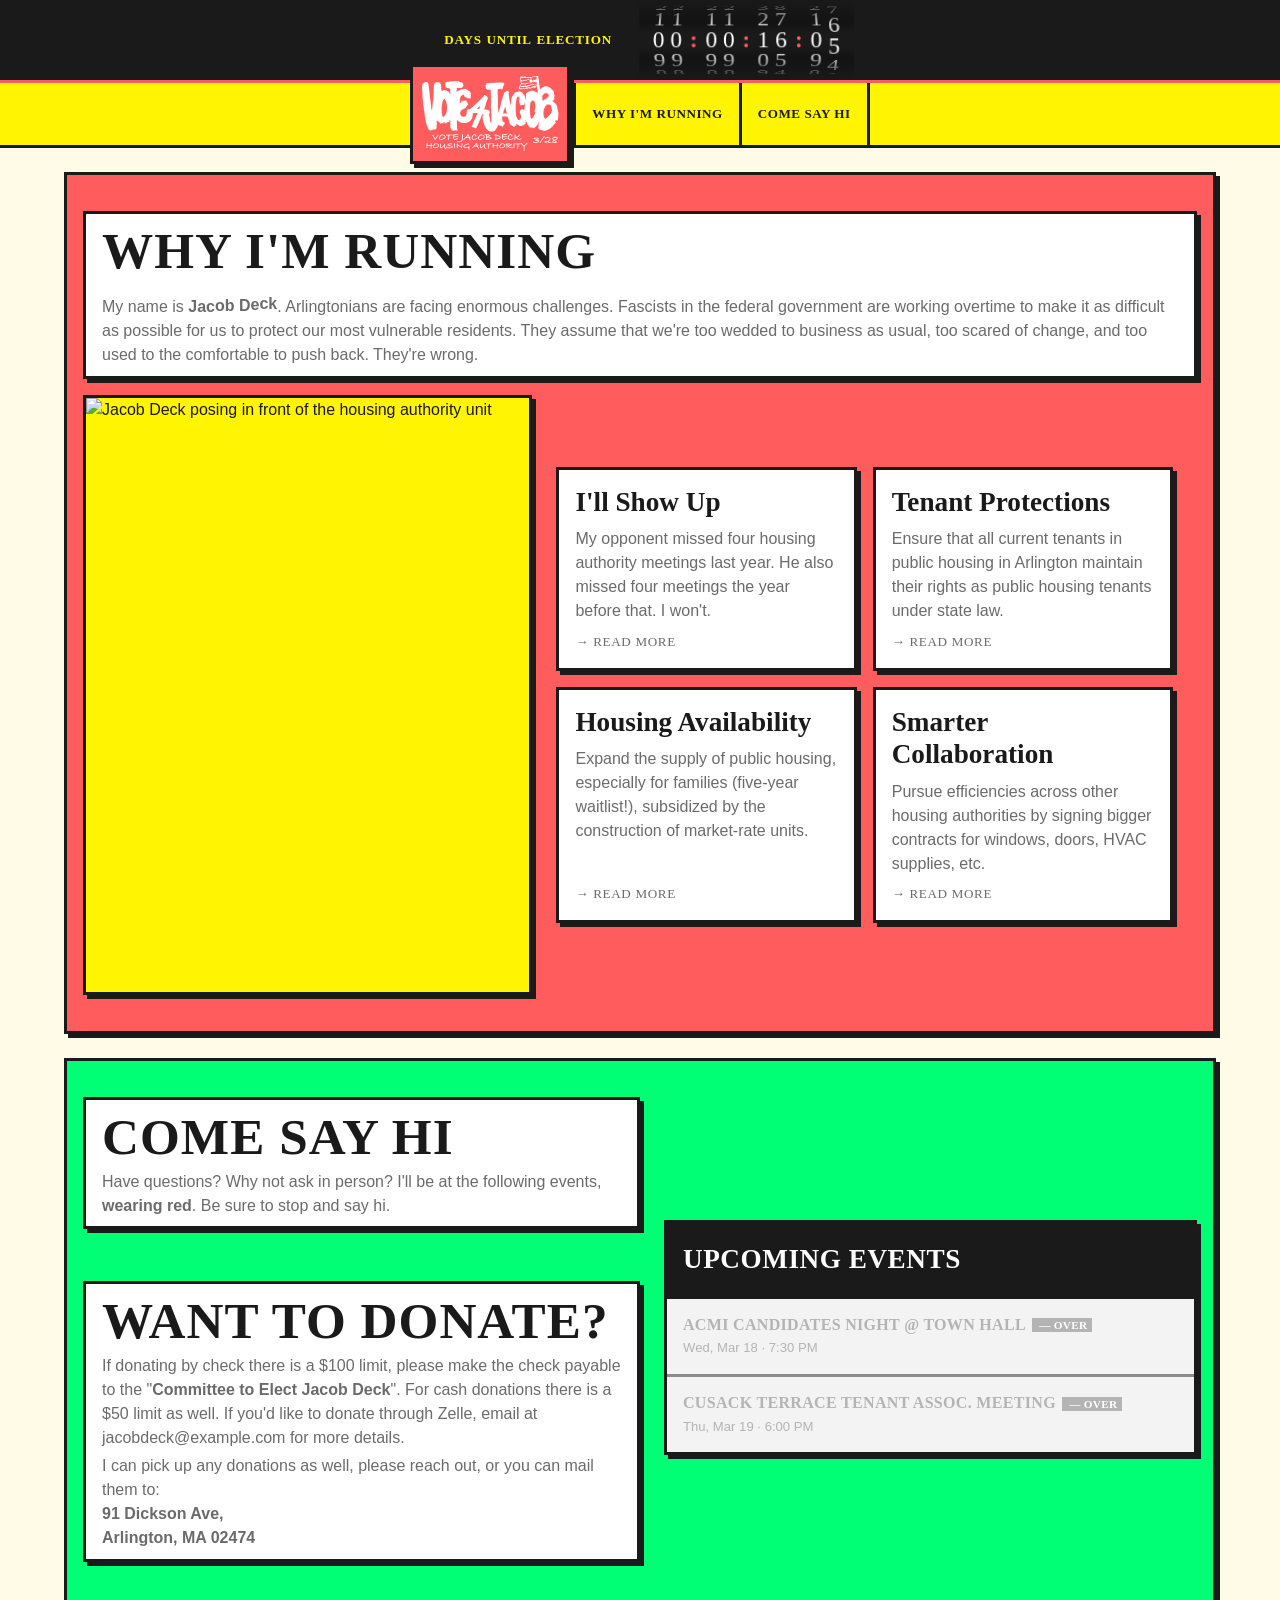
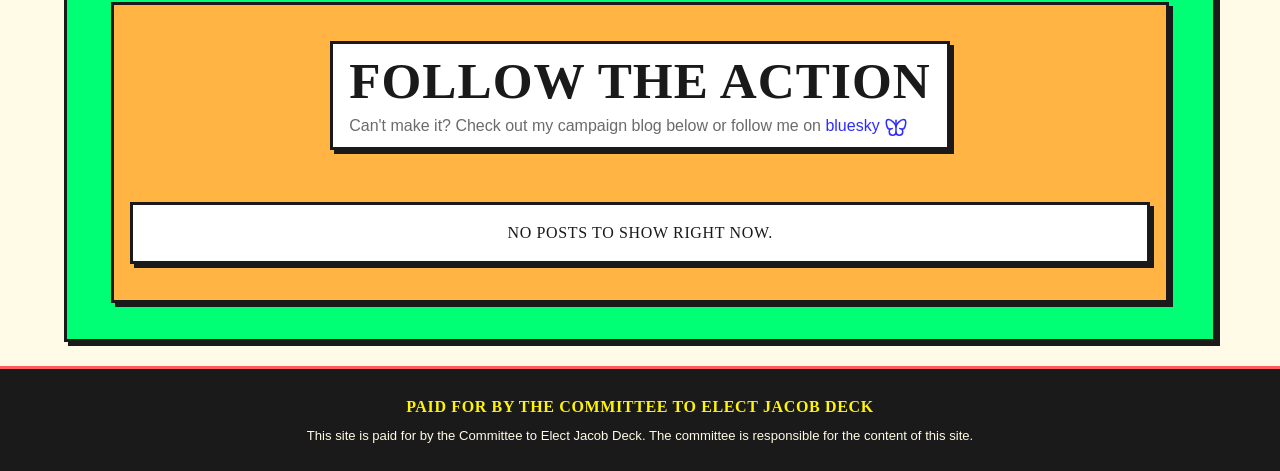
==== index.html @ 2033094d "chore: renaming file" ====
<!doctype html>
<html lang="en">

<head>
  <meta charset="utf-8" />
  <meta name="viewport" content="width=device-width, initial-scale=1.0" />
  <title>Jacob Deck for Arlington Housing Authority</title>

  <link rel="stylesheet" href="main.css" />
  <link rel="icon" href="logo.ico" />
</head>

<body>

  <div class="stuck">
    <div class="Countdown-container" role="timer" aria-label="Time until election">
      <span class="Countdown-label"><span class="Countdown-word
          Countdown-unit">Days</span>
        <span class="Countdown-word">until</span><span class="Countdown-word">election</span></span>
      <div class="Countdown-clock" id="countdown-clock"></div>
    </div>

    <nav class="Navigation-container" aria-label="Primary">
      <ul class="Navigation-list">
        <li class="Navigation-list-item">
          <a href="#top" class="Logo" aria-label="Jacob Deck for Housing
            Authority">
            <div class="Logo-wrap">
              <svg class="Logo-svg" xmlns="http://www.w3.org/2000/svg" viewBox="0 0 6165 3410" aria-hidden="true">
                <path
                  d="m5196 1-5 1q-4 0-3 3l-1 3-2 2q-3 6-5 1 0-4-8-3-9-2-9 2-2 3-8 2l-7 1q-1 2-3-1l1 6q2 6 9 6c8-1 9 3 11 26 1 14 2 17 8 20q6 3 5 16l-3 9c-2 3-3 23-1 32s2 30 1 32l-5 1-6 3q-2 2-17 2l-5 2-4 1h-4l-5 2v3l2-1h1l5 1c5 1 17 7 17 9q1 5 5 1l2-2 3 2 6 2q10 1 4 6l-2 7-2 5h-21v-3l-1-5q-3-2 0-6l2-4-3-3q-3-4-9-3c-10 0-12 0-16 3q-6 3-15 2-3-1-10 1h-9q-2-3-8-1-4 3-6 0-5-3-5-1h-2q0-2-7-2-6 2-8-1l-8-2q-7 0-6 2 2 5-9 4-11 1-6 5 3 2 1 4l-5 4q-6 3-6 6l-3 4q-7 3 0 9l3 4-6 1-25 1q-6 1-8-4 0-2 3-2 3-1 5-6l3-5 1-4q-2-3 1-3 4-3 0-4l-7-3q-5-2-6-6v-5l1-3h-16q-7 0-7 3-2 5-8-1-3-1-3-7l2-7v-4q-3-3 0-5l1-3q-1-6 4-7 2 0 2-3 2-4-3-5l-1-2 2-1q3 0 2-3l-2-3-2-3-1-2-2-3-2-6-3-5-1-1q-3 0-3-4l2-1q3 1 3-4 1-8 7-14l11-3q11-2 17-5l5-1q3 1 4-2l3-2 4-3 5-2 2-1c0-1 11-5 14-4l3-1 4-1q5 0 5-2l2-1 3 1q4 4 6 0 0-3 4-1l5-1 3-2q4 0 2-3l-1-5c1-2 7-5 8-4h31q6-1 5-3 0-3 4-2 11-1 12-6c0-2 0-2 13-2l14-1-1-3-1-4q1-2 4 1l4 1q3 0 0-5-2-4-5-6l-4-2h-4q-1 2-3-1l-2-2q-2-3-6-4l-1 3q0 5-3 3-5-3-4 4l-1 2q-3 0-2-3v-3l-6 4q-1 3-7 3-9 2-8-3l-2-4-2-3q1-2 3 0 2 3 3-1c-1-2-14-3-16-1l-3 1-4 1q-2 3-4 1-5 0-5 5v2l-3-3q-5-3-6-1l1 3q2 3-2 4l-3 2q-2 1 1 3 6 5 2 9l-2 3q1 5-4 3c-2-1-11 0-15 1l-5 2q-3-1-4 1h-4l-4 1-6 2a124 124 0 0 0-50 17q-7 5-10 2l-3-1q-7 1-10-5l-1-2-3-1h-10l-19 1q-14 0-14 2l-3 1-5 2q-3 3-5 2l-3 1-4 2-4 2-6 2q-3 0-4 3 0 4-3 3l-4 1q-2 3-5-2l-3-2-5-5-5-5-2-1q-1-2-3-1l-6-2q-3-2-13-2h-12c-21 0-21 0-21 2q-2 4-9 2l-4-1-3-1q-3-2-6-1l-5-2h-10q-14 0-15-4c0-2-10-12-14-13l-5-2-5-2-5-2-6-2-9-2-6-1q-1-2-9 1l-13 2q-11 0-7 4l2 5q1 6-5 3-4-2-6 2-5 4-9 3h-6q-4 2-7-1l-10-2-17-3q-1-3-3 1-1 3-6 2h-6c-3 2-19 2-20 0h-9l-11 1q-16 0-19-6l-4-2-3-2q-2-2-5-1t-4-3q-2-5-6 1-2 6-4 0c-1-3-6-2-6 2q1 3-3 1-4 0-3 2 0 5-3 5l-3 2q-4 5-7 2-3-2-3 1l-2 4q-5 1-2-4v-3h-3q-2 1-2 6l-2 7q-3 2 0 3l1 4q1 2-2 2-5-1-1 3c2 1 4 10 2 10l-2-3c-1-3-6-6-7-4l1 4q3 5-2 6-4 0-3 5 0 4 2 4 5 3 0 4-4-1-6 6v6q4 6 1 10-2 4 4 4l6 1q3 2 5-1l3-1q1 2-3 5c-3 1-3 1-2 10l-1 12v4q3 3 0 4-3 5-2 11v17q-3 4 0 6l2 5 3 9q3 7 7 8 6 3 8 1 4-2 1 2l-2 3 6 8 2 3-3 1q-6 1-1 6 2 2 2 5l1 29 3 8 4 8 1 4 2 6c4 7 6 21 5 33q0 11-2 12c-2 2-3 9 0 11q3 3-1 8l-2 5-2 24q1 5-3 5l-2 2-3 3q-3 1-3 5l-2 4-2 3q1 3-2 3l-4 2-5 7-6 7q-1 3-5 6-5 2-5 7l-3 6-2 4q-3 10-6 11l-6 6q-5 5-6 9l-2 6-2 3-3 3-3 1q-1 4-7 4-3-1-3 2l-2 4q-2 1-2 5 1 4-3 2-3 0-2 2l3 2q2 1 1 3l2 4q3 5-2 3h-4q-2 4 3 6 2 0 1 2l1 3q4 4 0 5-2-3-2 9c0 9 0 9-3 11-4 3-2 11 4 13q4 2 3 3c0 2 8 11 12 12l2 2h1l1-1q-2-3 4 0 4 5 8 6l2 4q0 2 3 3l3 3q1 3 5 1 1-2 4 2 4 5 9 3h3q1 2 4 1 7-1 8 3v3q4 2 5-3l1-3 1-3 1-2 1 3q0 6 5 4 6-1 1-5-4-4 1-9 3-3 6-1l3 4 5 1h6q3 2 5-1l5-2q2 1 3-1l15-2 15-1q5 0 5 5 0 3 2 1l1-2q-1-2 4-2l1 3q-1 3 5 4h12q9 1 6-2-1-4 5-4c5 0 16 1 17 3h11q3 4 6-1l5-2c6 0 8-6 4-10q-5-5 3-6 5 0 12-4c5-2 11-3 27-3l17-1c3-1 11 2 12 6q1 2 5 2l6 3q6 6 11 5h6l3-1h5l5-1 4-1 3-3 2-3q3-2 1-3-2-3 1-5l6 4 5 4 8-1 11 1q3 3 5 0 5-3 6-1 2 3 8-2l4-1 2-1h7q5-3-2-9-4-5-1-4l4 2 3 2 1-2q0-3 5-1h4l5-3 5-2 2-1 5-2q5-3 11-1 6 3 9 1h2q2 2 3 1l3 2 5 2q8 0 0 6l-5 6 2 2q3 3 5 1 4-1 7 1h19c17 1 23 1 26-1l5-1q4 1 9-2 3-1 2-5l2-5q3-4-4-5-5-2-2-3l4-2 5-4q3-3 6-1c5 3 7 2 20-1l9-1h3q-5 2-2 5h4q3-2 4 1 3 2 7-1 5-4-3-4-9 0-3-3l3-3q-2-2 1-2l8-2 9-2q2 1 5-2 8-9 11-9l13-3 7-1 6-1c3-3 12-4 17-3q5 2 4 6 0 6-3 6l-2 2-2 4-2 4q0 6-4 0t-4-1q2 3-4 5-10 6-10 10l4 3q5 0 14-5h6q6 1 6-2 0-6 7-9l6-2c2 0 9-2 11-4q2-2 3-1l8-1q7 0 7-2l1-2c1 0 7 6 7 8q3 3 8-1 0-3 5-1 4 3 5 1l4-1h4l5-2c6 0 7-9 0-9q-6-1-2-5 3-3 0-4-1-2-4 1-2 2-4-1t-5-3l-2-4v-5q0-2 2-2l4-1q2-3 4-1l4-1 2-2 3-1 4-3q3 0 5-3l5-2q8-1 11-6c0-3 9-10 13-11q8-3 7 2 0 3 5 4 14-2 5 4l-5 6h7l4-2q4-3 4 11c1 10 1 9-5 13q-4 2-3 7c0 28 0 31 2 31l3-3q7-7 7 7l1 11v5l-1 13c1 10 1 12 3 14v4q-3 0 0 5l4 7 2 4 2 2c2 0 6 11 6 13l-4 89-1 39c0 28 0 31-5 31-4 0-19-13-22-19l-7-10-8-12c-4-6-12-15-14-15l-5 4q-3 5-8 4l-11-5-10-3q-5-1-14-6l-5-3q-3 0-3-2 0-3-5-4-2 1-3-3 0-3-4-4-4 0-6-3l-2-3-5-2-3-3-4-1-14-4-7-3q-3-3-11-3l-9-1h-4q-4-2-6-1l-6-2q-3-2-13-3-12 0-11-4l2-1q4 1 2-2h-3l-6-2-7-1h-20q-9 1-11 3l-4 2-3 2q-3 3-5 1-4 0-4 2-1 2-3 2h-8q-5-1-6 2t-2 3q-3 0-4-4 0-2-3-2l-3 1q-1 3-3 2h-8q-2 2-4 1c-2 0-11 3-13 5l-4 1q-4-2-3 2 0 4 3 4t3 2-6 3q-4 1-3-3 2-5-3-3-3 1 0 3v3l-5-1c-3-2-3-2-8 3l-6 4q-5 0-5 2l-2 2-3-2q-1-5-6 0-1 3-4 3l-4 2q-1 3-4 3l-5 1-5-1q-5-1-12 3l-3 2-2 2q-2 2-1 3 2 3-2 4l-4 2-3 3-5 3-6 3c-3 0-10 4-12 8q-3 4-6 4t-3 2l-3 3-4 4q-4 9-9 8-2 0-2 2 2 3-10 8l-3 1-9 9-4 2q-5 0-8 9l-5 10-3 7-2 5-2 7q-1 4 3 3 3 0 4 3l4 4q4 0 2 6l-2 8-1 7v8q1 6 5 8 2 0 2 4 2 3-3 11l-6 9c-3 2-5 9-4 11l-1 6q-2 3-2 7v13q-1 5 2 7 3 1-1 7c-2 2-2 3-2 19l-3 26-1 5-1 11-2 10-3 10-2 13-2 9-4 14-5 14q0 8-7-3c-2-2-2-5-3-22a285 285 0 0 0-3-60l-2-19-3-22c0-11 0-13-3-19-4-6-5-10-6-20q-1-7-4-11l-3-7-4-6q-3-2-3-9 0-6-7-10c-3-2-10-12-13-19q-2-7-8-7l-9-7-13-11-7-5-3-5-2-5q0-3-2-3h-4q-3-1 2-3c3-1 3-7 0-10q-3-2-3-5t-4-3q-4 1-2-3l-1-4-2-3-2-4-2-4-3-3-2-5v-4q-3-4-4 0l-2 1q-3 0-2-3 0-2-4-2-7-1-14-6-4-6-9-5-6-1-14-8l-4-2q-3 0-10-6l-8-4q-4-1-6-4 0-4-9-5l-6-2q-2-2-4-1-3 0-2-2-1-6-5-2-5 4-6 0l2-2q5-2 0-6l-2-2-4-2-12-1h-38l-7 1-3-1q-6-3-7 1l-2 2q-4 0-4 5l3 3 4 3c1 1-3 4-4 3l-3 1-5 1h-6q-3 5-23 5-11 0-22 5l-6 2c-3 0-11 2-12 4q0 3-13 3l-5 3-4 2q-7 0-12 4-7 5-11 5l-5-4-3-3-6 4-8 4-4 2-4 5-3 3-1 3-2 3q-1 5-9 6-4-1-4 2c0 2 3 6 3 4l1-1v12l-3 3q-9 3-4-4c2-2 3-7 1-7q-2 0-2 3l-4 4-2 3-4 4q-3 1-5 7t-6 5l-4 2-12 19-3 7q0 5-2 6-3 0-1 4 1 5-3 3-8 0-11 8-3 6-8 8-2 0-2 3l-2 5 1 2 1-1q0-3 4-3l3 7-5 2-8 5-5 2q-3-2-4 4l-4 6q-4 5-2 7 2 7-4 7l-6 1q-3 3-3 5 0 4-3 6-4 4-4 6 0 12-4 17l-7 9q-4 6-3 7 2 2-1 3l-4 9-5 13q-3 6 0 7v2l-1 3-2 3-1 4q1 2-2 4-6 5 1 11 8 8 4 11l-3 2q-3 0-2-4 1-5-5 3c-3 4-4 5-4 11q-1 7 3 10 5 4 2 6h-4q-1-3-4-1c-4 1-5 9-2 14l1 4v3c2 1 2 11 1 14q-2 3 2 4l2 4q1 3-3 1-3 0-3 2v4q4 5 1 8v3c2 5 3 14 1 15v14c1 5 0 15-3 19q-4 8-3 20l-1 11q-2 4-2 14v13q-2 2 1 4 5 3-1 7l-5 10c-2 6-2 9-2 18q0 16 2 21v4q-3 4-4 22c-1 11-1 11 1 15 3 5 3 7 0 19l-1 6-3 3q-3 1-4-11 0-5-3-11-2-3-2-13l-3-12-3-13-2-12-3-11c-1-10-4-25-7-32l-2-14q1-16-4-24l-3-6v-12c1-13 1-14-2-21q-2-8-6-11-11-7-6-28c1-11 1-12-4-18-2-3-5-17-5-26q0-14-4-21-6-9-3-20 3-3 0-9l-2-10-3-7-3-4 1-29v-28l-2-3c-3-3-3-4-3-11l-1-9c-2-2-2-14-1-21q4-13-1-15-6-2-5-13l-2-12-4-33c0-10-5-28-10-41-4-9-4-10-2-11h4q2 1 2-2 3-4 4 0l6 3 4-3c5-4 7-15 4-23v-7q2-9-1-12l-1-4-2-5-3-6q1-3-7-9l-5-6q-2-4-7-7l-7-6c-5-4-16-9-22-9l-5 1-13 1q-21 0-28 2l-5-1q0-5 4-5 3 1 4-2l3-2q4-1 1-4l-3-1q-2 1-2-1-2-3-5-1-1 3-4 1h-10q0 2-2 1l-6 4-6 4-2 2q0 2 4 0l4-1q4 0 4 3t3 2h4q1 2 3-1 5-5 3 3-3 5-5 2h-2l-3 1-3 3q-1 2-3 2-3-2-7 3l-10 8-2-2q-2-6-6 1 0 3-4 5l-4 3-3 2q-8 4-16 13-6 6-19 14l-8 7q-5 5-5 8l-1 5-8 15-3 2q-4 0-2 5 0 6-4 6-3 0 0 6 2 4-1 3l-3 2v4q2 4-1 3l-3-2c-3-3-5 2-2 5q1 5-3 5-2 1 1 8 3 4 1 7l-2 5-2 4q-2 3-1 4l-2 4-2 10-1 9-1 6-3 10c-2 7-11 21-12 21l-2 3-3 4q-3 2-4 7l-3 6-2 5-3 7-1 4-2 6q-5 7-2 11v4l-1 8 2 11 4-3q2-2 4-1c2 1 0 10-2 13-2 2-2 2-1 9q2 15-1 18l-1 6q1 5-1 5l-2 5q-2 5-5 1-3-1 0-4l1-4q0-3-1-1l-2 3-6 1c-5 1-5 1-9 6q-11 10-12 18 0 7-4 11-2 5-1 6l-1 5q-3 2-1 6 0 4 3 4l4-2q5-2 1 5-2 3-2 9 1 7-2 8-4 4-1 6 2 4-1 6l-2 2-2 5-3 6-1 5q-3 5-1 9v3l-1 3-3 4-3 5-2 3-2 3q0 3-3 3-5-1-5 8l-1 8-2 3-2 5c-2 5-2 21 0 25q2 2 1 6 0 13-4 19v5q5 4 0 7c-2 0-6 6-6 8l2 3c2 2 1 13-2 16q-3 3-2 9t-2 10l-4 12-2 11q-2 8-5 12l-1 2-2 7q-3 4-1 6c1 3 0 15-3 22l-2 7-4 7-4 8q-1 5-3 6l-4 25-3 16q-3 8-5 9c-4 2-4 2-6 16l-2 8-2 7-4 10-2 8c1 5 1 6-5 18l-2 10-2 8-2 7q0 4-3 10l-5 16-5 15q-3 5-3 12-1 10-6 16l-4 10q-1 7-4 12-3 4-1 10 1 5-2 11l-3 8q-3 0-4-6l-1-7v-8q2-5-1-9c-1-4-2-5-2-18l-2-9q-3-4-1-9 4-8 4-15l-2-5-2-13q0-5-4-10c-3-5-3-6-3-11l2-10 2-4-2-3q-3-4-1-6c2-1 1-6 0-7q-3-3 0-6c2-3 2-18 0-28l-2-14-6-30v-20q2-3-1-7-2-4-1-10l2-9 1-6-2-17c-2-4 0-21 3-37q2-10-1-19-3-4-1-11c0-6 0-7-2-11q-4-5-1-19l-1-7q-3-3-1-6l4-9c2-7 2-7 1-13l-1-11 2-49v-20l-1-16a251 251 0 0 1 1-69v-77a616 616 0 0 0-4-94l-1-23-1-14c1-12 0-12-2-13l-3-2c-1-1-2-20-2-48a679 679 0 0 0-1-75c-1-5 1-51 3-57l1-28-2-37 1-3h10l11-1h8q9 0 11 3l5 3c2 1 12 2 20 1q5 1 3-3-1-3 3-1l4 3h4q1-3 3-2 4 0 3-3-4-5-9-5-8 0-10-5-3-4 2-4l6-1q3-2 14-1l17 1h11l21 2h28q11-1 5 5-2 2-6 2-5-2-5 1-1 2-3 2h-2l-7 3-6 3q-2 2 4 3c10 0 22 5 22 8q1 5 6 1l12-2q16 1 21-6l4-3q3 0-1-5-3-3-2-4l-1-3q-2-2 1-2 16-1 20-4l4-2c2 0 11-10 11-12l-1-2-3-1q-3-2-5 1-4 4-4-6-1-11 5-22l3-9 3-7q5-5 5-13 0-3-2-4-5-2-3-9l1-5q-2-8 4-12l3-6 1-4q2-3 5-1 2 2 5-1l2-5 1-6q2-2-1-5-7-3 2-4l6-1q3-4-1-6-5-4-8 0t-2-1 9-4q3 1 4-4l2-5h3q3 0 3-3l3-5q4-2 3-8 1-13 6-5 3 5 6-1 5-8 2-12l-2-8-2-10q-3-3-2-7l-1-5q-5-6 3-5l5-1-3-6-4 2q-4 6-6-2l-3-4q-3 1-1-3l-1-3v-8l1-6h2q2 0 2-2 0-5-3-5-2-1-2 3 2 5-3 0l-4-3q0-3-3-3l-2-3q0-2-3-3l-4-4-2-2-1 2-1 2-3-2q-6-5-7-2-3 3-6-1h-4q-3 2-6-2l-5-3-3-2-3-3-5-1-10-2c-7 0-7 0-8 3q-1 4-4 2c-7-1-20 1-22 4l-2 3-2-3q-4-4-6 0t-5 1q-1-2-13-2c-10-1-12 0-14 1h-5q-4-3-7 1l-7 3q-5 0-8-5-2-2-3 1t-4 1q-5 0-6 2h-4l-17-1-23-1c-9-1-22 0-28 3l-8 2-9 3h-15l-8-2-6-2v-3l1-4q-2-5-5 0-1 4-6 0-4-3-6 0h-9l-31 5-9 1q-2 2-4-1l-4-2q-2 2 1 5 4 4-1 7-1 1-3-2-1-4-4 0-2 3-6 2l-4 1-7 1q-8 0-10-2-2-3-4-1h-7q-4-3-4 0 1 2-6 2-15 0-12 5l-1 1-1-1q-3-4-7 0 0 3-4 1-2-3-5 0-3 2-7-1l-4-2-1 3q-1 3-5 1-3-1-2-3 0-6-5-3h-5l-16-1-17-1c-3-2-4-2-13-1q-10 2-12 4-2 3-3 2l-5 1q-2 2-7 1l-83-1c-10 1-11 2-11 9q2 5-2 5c-3 1-12 1-16-1l-4-2-3-1c-1-2-5-2-23-2h-28c-11-3-35-3-38 1l-4 1q-3 0-7 4l-3 6q0 3-3 3l-3 3q-3 6-4 0-1-4-3-3-6 3-1 6l3 3q-1 3-6 0-2-3-3-1-4 6-1 8 2 3-2 4v2q3 3 4 0 4-2 5 1h3v-3q-3-1 0-3 6-3 10 5l1 3 1 3 2 4q5 2-3 6l-5 3c-2 2-9 3-9 1l1-1q3-1-1-2l-3-2q-2-2 1-4l2-3q-2-5-3-2l-2 4q-3 2-2 5l3 2v8c0 7-1 8-3 11l-6 7-6 8q-5 7-5 12 1 3-1 6-3 3-1 7l4 4q2-1 3 11l2 45 3 11 1 26-3 3-1 2q0 3 3 3t3 3l1 4 2 6q1 9 6 11l5 4q2 3 8 4 10 0 6 5-3 5 1 6 4 0 7 5 5 4 3 7-1 3-7 1-1-1-3 2-2 6 3 5l4 1q3 2 5-1h3l1 3h2c4-1 16 0 18 1l4 2 2 2q1 3 6 4 15 3 13 6-1 3 4 1l4 1 7 1h6c1 1 6-1 6-3l-1-1q-3-1-4-4l3 1 7 1 12-2 9-1q2-2 3 1 3 3 5 1 3-2 17-2l7-2 4-3 4-2q2-2-1-4l-2-2h3c3-1 11 0 13 1q1 1-1 5-4 6 3 6l8 1c3-1 4 0 5 11a525 525 0 0 0 10 65q5 4 0 7l-3 4-1 4q-1 2 1 2 3 0 2 5-2 4 2 3 4 0 3 4v64l1 11-1 5v20l1 26v28l-1 11c-1 10-1 11 1 12q4 2 0 9-5 6-2 7l1 4q-2 4 1 7v6c-1 3-1 11 1 13l2 4 1 5q0 3-2 3t-1 10l1 14v9q-2 6 2 7h3l2-1q3 0-3 6l-4 4 2 4q2 5 3 3l1-1q2 4 0 7-3 2 0 3 2 4 0 6v78l-1 24-3 6-3 7q-1 8-5 11-2 1 1 3t1 4l-1 7-1 7q-3 4 0 10 5 9 3 22l-2 55-1 7-1 7v7q4 9 4 16l1 10 1 16 1 15c2 3 2 12 0 12l-1 6q1 5-3 8l-3 4-1 3c-2 1-2 4-2 17l1 11 2 7 2 12 1 15q1 12 3 10 4 1 1 3-4 0 0 5c3 3 4 15 1 17q-3 4 0 5l2 2-2 1q-4 3 0 11l1 10q-1 12 5 13 4 1 3 3c-2 4-3 23-1 32a364 364 0 0 1 4 61v46q-3 3-1 8l2 7q4 7 1 10l1 7 2 13 2 9q4 4 1 22v20c1 4 0 44-1 46v29c1 2 0 9-1 10l-1 3-1 4q-2 1 1 4 3 4 0 5-3 0-1 2t-1 3q-2 1 2 4 5 5 2 6-2 1 1 5 5 11 3 15v13c-1 8-1 9-3 11s-4 11-4 19q1 6-2 14c-1 4-1 5 1 11l2 8 2 5 5 10 5 9c2 2 2 2 1 8l-2 11q0 6-3 10l-3 11q0 7-2 8c-2 2-2 3-2 14l2 16 1 12c0 6 0 7-3 13l-6 8q-4 1-2 4c2 2 4 13 4 22q-2 16-10 10-2-3-6-4t-5-4l-1-5-1-4-4-10a146 146 0 0 1-17-47l-4-12-3-15c0-17-1-23-2-29a343 343 0 0 1-11-76l-1-8-1-8-2-11q0-15-4-27l-4-20-1-3c-2-2-7-22-8-33-2-12-8-35-12-38-3-4-7-17-7-22s-6-17-11-22q-5-4-4-6l7-3 7-2 3-1 6-2 6-2 4-3 6-5q4-1 6-7l2-6-2-3q-4-6 0-15l7-11q2-3-1-4-3 0-3-9l-2-9-2-5v-13q-3-5-1-6c2 0 1-8-2-14l-3-7q-2-5 0-9t3-7l1-5-3-4-5-6q-1-4-7-6l-8-3q-7-1-12-6-3-4-9-4l-6-1-9-2q-7-2-11-6l-5-3-2-1-4-1q-4 1-4-2-1-2-3-2-3 2-4-1c0-1-9-6-15-7q-2-1-6 1h-7l-5-2q-3-5-12-5-5 2-12-1t-12-2l-5-1-12-1h-21q-12-1-19 1l-17 2q-10 0-10-2l6-21 6-15 4-10c2-2 8-19 8-22l4-14 4-13 3-7c7-15 8-18 8-22q1-10 6-27l19-54 3-15 4-16 4-14c3-7 4-8 2-13q-3-7 2-19v-6l3-6 2-8 2-9 5-9 3-8c4-4 6-8 13-22l7-15 8-20 1-4c0-2 1-5 8-18 4-11 8-23 7-26l3-6c2-3 6-13 6-17l6-20 2-6 2-6c2-3 4-14 3-18l1-10q4-12-6-17-8-5-9-15-1-4 1-7v-8q-2-10-7-9-4 2-5-6 0-4-4-3h-4l1-4q1-8-6-5l-5 1 1-4c1-4 1-4-1-8l-5-6-4-4-2-2q-3 0-4-4-1-5-7-4h-8l-6 1q-9 0-15-8-3-5-7-4l-5-1h-21l-1-4-3-5q-5-5-1-8l2-4q0-3-5 1-7 6-9 1-1-4-6-2c-3 2-10 9-10 11l-3 4q-3 3-3 5-1 4-13 13-6 3-9 8l-8 11-8 11-3 5-4 4-3 3q-5 1-8 8c-2 4-8 14-11 16l-6 7-8 8-6 7c-1 4-9 13-10 13-3 0-14 9-15 12-5 9-35 39-41 40-4 2-11 9-11 12q1 3-9 12l-11 13c-3 5-18 20-25 23q-4 1-9 8-13 22-19 24l-20 14-13 14-11 12-8 7q-6 7-10 8l-4 4a131 131 0 0 1-34 33q-6 3-15 12l-11 10-5 5q-9 13-18 20c-8 5-27 22-40 35q-9 11-18 15c-10 6-11 7-13 10l-4 3q-5 0-7 7l-6 6-18 18c0 1-14 14-19 17s-5 3-10 10q-5 7-11 10-7 3-9 6c-2 4-10 12-12 12l-9 8-21 18q-8 7-12 7l-10 8-12 10-15 7-8 7c-3 4-14 12-17 12l-4-1-5-2-7-1q-4-2-6 1-4 6-9-1l-3-3-4 1q-4 1-3 4l-1 2-1-1-2-1c-3-1-9 1-9 4l-4 4q-4 3-6 1l-2-2q0-5-8-2-6 4-10 1-6-2-12 4l-8 24q0 6-5 6-3 0-5 3l-2 3-1-4v-7l-1-3h-1l-2 4q-5 6-2 9 4 6 4 12l2 7c3 6 2 15-2 18q-2 0 1 5v8q0 4-4 3-4 0-4 2l2 8c1 6 1 6-1 11l-2 7v8q0 7-2 7-3 0-3 10l-2 13q-2 5 1 9v4l-4 1q-4-1-2 6 1 4 4 4l4 4 4 4q3 0 3 7c2 15 0 19-8 22q-8 1-13 17l-4 10c-4 4-11 26-12 37q0 9-4 10l-8 10-7 6-10 6-9 5-6 3q-4 3-7 3c-4 0-15 3-20 6q-11 5-21 3h-14c-9 1-9 1-17-2l-14-4q-16-2-22-7-3-3-8-3c-5-1-23-7-28-10q-10-4-15-14l-3-9-2-2q-10-2-25-25l-9-11c-5-6-5-6-5-12v-14q3-2 0-7l-3-6c-5-3-9-17-6-23q3-2-1-5-3-3-1-5v-6l-1-9q0-6 5-18l14-36c7-20 10-27 15-32l16-21 6-7 6-10 7-12q6-7 19-14l7-5q-1-4 9-4 5 1 6-2 5-8 8-5l10-2 12-3 10-1h4q2 3 9-4l12-6 9-5 6-5 7-4 5-3q5 0 9-7 2-6 6-6c5-1 13-6 15-10q2-4 5-4l5-4 5-7 3-5 3-4a190 190 0 0 0 31-35l8-11c7-12 9-15 14-20l6-10 7-10 21-25 28-38q3-8 1-10c-4-7-17-15-21-12q-3 4-4-9-2-18-7-20l-4-2c-3-5-7 1-5 6q2 4-1 5l-1 3q-1 3-6 1-9-5 1-11 4-3 4-6l3-3 3-3 3-1q4 1 6-5c2-8 2-8-2-9l-6-2c-3 0-12-10-12-12l1-3q5-5 3-10-1-3-5-1-8 1-5-6l4-5 2-4q1-2-3-2-6 0-8 4-2 6-5-3-5-10-9-9h-4q-4-2-3 1 2 3-2 3c-2 1-9-2-9-4l-1-3q-4-4 2-6 7-3 7-10l2-3 4-6q4-8-2-8l-5-2q-1-3-4-1-4 1-6-2l4-3q6-3 1-6-1-3-7 0l-9 6q-5 3-9 2h-8c-7 3-25 0-25-4l-2 1-3 2q-2-1-4 1l-5 2-5 1h-11l-5 1q-3-1-8 1c-6 1-6 2-8 6q-3 6-5 3l1-2q5-3 0-8-1-2-6 1-7 4-4 5h5l2 2-3 7-3-1q-2-2-8 3l-5 4-1 3h-3q-2-2-4 1-3 3-7 3l-7 2-12 5-4 1-7 4q-5 1-8 6l-7 7q-7 3-15 2-3-2-3 1-1 3-5 1c-5-1-7 1-14 7q-15 13-15 24-1 9-9 10-3 0-9 7l-7 7-7 1c-7 0-8 0-11-2l-5-4c-2-3-3-31-2-36v-19l2-29c0-33 1-44 4-50l3-15 1-15v-10l2-9v-5l2-4q5-4 1-7-2-1 1-7l3-10q1-6 5-12t4-11l2-7 1-4c0-4 11-24 16-28q10-10 13-16 3-11 8-13l17-18 11-11 13-11q11-11 20-13l7-4q3-3 10-4 6 0 9-4 3-3 7-3c2 0 7 4 7 6l3 3 4 3q0 2 7 9l3 4c0 2 8 10 12 13q6 3 3 4l-1 1 3 1q5-1 5 7l1 7 3 6 2 3-3 3q-4 3-2 6l2 5c0 3 6 13 7 13q2-1 3 2l7 4 11 6 11 6q12 4 11 9 1 3 7 5l6 3c0 2 8 6 9 5v-5l-1-1q1-2 11 3l5 2 4 5 5 5c4 2 10 4 10 2q3-3 7 2l4 2h3l3 2q4-1 2 2-2 4 4 10l3 4 3 4 6 4q4 4 7 3 4-1 6-4l5-2 2 2q1 4 4 4l1-2q-1-3 6-2h12q8 0 11-2 3-3 14-4l12-3 6-1 4-1 5-2 7-3 6-4q3 0-1 5l-3 4-3 5q-4 3-4 6l-2 5q-4 6 1 6 8 1 9-2t4-3h5l1 2q0 3 2 3l1-1 1-2c2 0 15-9 15-11 1-2 3-3 14-8q4-1 5-5t6-8 4-7q-1-5-7-1-6 5-7 2l2-3q4-3 2-8-3-6-8-5l-5-2c-4-2-17-2-21 0l-3 1-5 2q-6 5-5 0-1-1 2-6l7-9 4-4q4 0 7-4 1-3 4-3 5 0 7-4l4-3q3 0 3-2 1-6 4-2 1 3 4 1l2-5 1-3 1-6q0-9 3-8 2 2 2-4l-1-5-1-4-1-7-2-8-1-7-1-5 1-5q1-3-2-3-5-2-5-11 2-7-1-6l-5-2q-4-5-10-6l-3-6c1-2-1-11-3-14l-3-9-1-7c-2-4 1-14 3-15l3-4q0-3 3-4l3-3h2q3 3-1 7-6 7 0 10c2 1 2 1 2 12q0 22 2 25h1q-1-2 1-3l1-3 1-1 1 3 2 2 1 3q-2 2 2 5l4 3 7-15 1-4c1-3 1-3-1-8q-2-5-1-10 0-9-3-10c-2 0-6-5-6-7q0-2 3-2 5 0 2-7c-1-8-7-6-7 2q0 5-1 3l-2-7-2-6q-2-3-6 0l-3 2 1-2 1-5c-3-14-3-14-2-20q2-9-3-8t-3-5l3-1c2 0 3-8 1-11q-4-4-7 2l-2 3-3-9-2-2h-8q-2 3-4-2 0-3-3-3-4-1-5-5 0-2 4 1 3 2 4-1 0-5-8-6l-3-2-6-3-5-3-4-1q-2 1-7-5c-4-4-4-4-8-4q-6 3-13-7l-9-6-12-7a182 182 0 0 1-34-35h-6c-3 2-3 2-10 1q-16-4-16-8-2-3-6-4c-4-1-5-2-11-10-3-3-4-4-19-3q-5 0-7-2c-2-3-3-3-15-4h-63l-27 3q-2 2-11 2l-16 3-15 3-14 2-7-1q-6-4-12-2-3 2-5-1l-3-2q-7 1-10 4 0 4-4 0c-2-1-3-1-15 3q-8 2-6 6 1 4-5 4l-3 1-8 5q-6 2-9 5l-5 2-5 4q-4 4-7 4-8 1-9 6 0 5-4 5-2 2-2-1-2-4-3 1 0 3-4 4l-6 4q-4 4-7 3-3-2-5 2l-4 5-5 1 2-2q2-3-1-6l-2 2-4 1-4 2-4 3-6 4-4 3-3 2-3 1-7 4-5 3-1 2h-9c-7-1-7-1-10 1l-4 2-2 1-4 2q-7 3-9 8 0 4-8 9-9 7-8 13l-1 4-1 3q-2 5-5 3 0-5 3-5t2-2l-3-5q-3-1-1-4l3-41q-1-18 5-28 5-11 2-23-2-8 2-8 2-2 2-6 0-5 2-4 6-1 2-4c-2-2-6-15-4-18q2-6-3-9-5 1-3-11l1-15c0-9 0-10 9-10q17-1 19 2l2 2 5-2c4-2 6-2 22-3a146 146 0 0 1 63 7q3 1 2-2-1-2 3-2l5-2 3-2c2 0 7 3 7 5l6 1h8l13 3h11c1 1 13-1 18-2l6-3q2-2 5-2 2 1 2-2-1-5 4-1 3 3 6 1l7-7q2-4 3 0l2 1c4 0 12-2 15-5q2-2 4-1l6-2q5-3 8-13l3-8 3-6 2-4v-5l-1-11 2-8 2-3q0-3 5-2l3-2q4-4 9 0 2 2 4-1 3-4 4-2 3 3 5 1l4-2q5 0 1-4-3-4-7 0 0 2-4-2l-3-6q1-4 4-4 7-1 6-6-1-4-5-5l-4-3q0-4-3-6c-3-2-6-8-5-9l3-1q3 0 3-2l-2-4v-4q2-2 3 1l3 1q3-2-1-4l-2-3-2-4q-3-3-1-6h3q1 2 1-3 0-7-6-6h-3l-2-17q0-8 3-11 2-1-1-5-2-4-5-3-6 1-2-3l2-2-5-6-5-7q-3-4-5-1c0 2-5 1-7-2l-5-4q-3 0-4-3l-1-6q-1-8 5-10 6-3 0-7-11-5-14-2h-4l-3-2-16-5q-3-2-4-1h-5c-2-1-10 0-14 3-3 2-16 3-19 0l-7-2-6-2-20-1q-4 2-3-3 1-3-3-7-3-4-7-2-5 1-4-2 1-4-5-5-4-1-6-5t-7-6l-8-3-3-1-4-3-11-1c-12 1-24 0-26-2l-3-2-3-2q-1-3-5-1-6 3-1 4 3 2 3 5 1 4-3 2l-3 1-2 2-6 2q-4 3-7 1-6-5 0-5 6 1 6-6 2-3-5-5l-11-1q-8 1-6 3-1 8-11 6-5-1-5 2t-4 3q-5 0-4-2 1-4-6-3-7-1-8 2c0 1-6 2-8 0l-2-1q-3 1-4-1 0-3-7-1l-8-1q-2-3-3 0 0 3-5 2c-3-2-10-4-11-3l-5-2-7-3-2-1-2-2c-2-3-16-2-19 0l-4 2-17 3-4 1q-3-1-5 2-1 4-7 0l-6-1-8-2c-5-2-5-2-11 0l-8 1q-2-1-6 1l-13 3-7 2h-5l-8-2-9-1h-6q-3 3-8 1l-11-1q-9 0-13-3l-4-2-3 2c-3 2-13 4-22 4l-6 2h-2l-4-3-5-3q-3-4-4 0 0 3-3 3-7 2 1 3l4 1-2 4q-2 6-7 5h-2c-1 1-5-4-5-6 0-3-8-4-12-2l-5 2q-4 0-4 5-2 7 5 6l6 1 3-1q1-3 6 1 3 3 1 3h-4l-3 2q-2 2-4 1-3 0-5 2-2 4-6 0-2-3-5-1-6 3-6 7 0 5 6 3l3 1h10q2 2 4 1c4-1 6 4 3 7q-2 3 1 4l1 1-7 1h-6v-4l-1-3q-4 0-4 4c0 2-4 3-4 1v-2c0-2-5-4-7-4l-3-2-2-2-2-1h3q5 3 2-2-2-3 1-8v-4l-8-2q-7-2-6 1-2 3-4 1-1-3-7 0h-9q0-2-2-1l-3-2q-1-3-5-1h-7q-5 1-4 3 1 3-5 4l-6 2q-4 0 0-5 6-4 2-9-2-3-1-5 0-4-4-3-4 0-3 3 0 2-2 3l-3 1-3 1q-3 1-4 10-2 9-8 10-8-2-6-5l2-1q2-3-2-4l-3-1-3-1-1 5q0 6-2 5l-8 6-8 6-4 1-6 2c-5 2-13 9-13 11l-1 3c-3 1-10 10-10 13q-1 6-6 9c-2 1-4 6-3 7l3-1q5-2 5 2 0 3 6 1 4-1 5-4c1-5 6-8 6-3q1 4 5 1 3-3 4-1l-1 2-3 5q0 4-4 5-8 3-5 5 3 3-2 7-3 4-7 2h-7q-6 2-1 6l3 4 3 2q4 0 4 8l3 8q3 2 1 5l-1 6-2 6q-2 5 4 11 2 1 2 9l1 12q1 11-2 14l-2 4-3 1-3 1-4 2-4 2-3 4-3 3 4 4 5 4v-3q-1-5 10-5 8-2 6 3l-4 5-4 4 1 4q2 4 5 3h4l3 8 1 7q1 5-2 8-6 6 0 7 3 0 3 3l2 5 1 5c0 6 4 13 8 11 1 0 2-4 0-4l-1-3v-4l4 3q6 3 5-1c0-2 6-5 9-5q4 0 1 6-2 3 1 5 5 8 7-6l1-4h5l8 2 4 1q4-1 7 3v5c-2 2-1 9 1 13l6 2 5 1 6 1 4 1v-7l-2-8v-4q0-2 3 2l3 6q1 6 3 7l6-1h7l-1-2q-3-1 1-5l3-4c2 1 2 8 1 9q-2 4 1 4l5-2q4-6 4 0-1 7 5 8l5-1q2-3 5 0l4 2q2-1 2 1 2 5 12 5 3 0 3 3c1 2 10 7 14 7q4 0 7 3 3 2 5 1l9-1 10-1c2-1 2-1 2 12l1 15q3 2 1 11-2 3 1 19l2 37q0 37 4 47a155 155 0 0 1 2 64l-2 15v11c2 6 3 27 1 30q-1 2-2-1l-4-11-4-11-1-4q0-7-8-14-3-4-8-4-7-1-14-15c-4-7-4-8-3-11 1-2 0-14-1-15l-4-3-7-4q-7-1-7-10 1-3-3-4l-3-2-1-1-1 2v4h-4l-3-1q-3-1-1-5 3-3-2-12l-5-5q-6-1-13-9-7-6-8-3t-3-2q0-3-2-3l-7-5q-4-4-7-4c-5 0-13-3-14-5q-2-3-4-1h-3c0-2-11-6-13-5l-5-2-3-3-5-3q-3-4-6-4l-4-1q1-3-3 0-4 2-5-1t-5-1q-3 2-5 1l-19-4-7-2-8-3-5-2q-3-4-8 1l-8 2q-5 1-6-3c-3-4-13-8-18-7l-5 2-5 4c-5 2-15 2-19 0q-4-2-6 1-2 2-9 2c-6 0-6 0-8 2l-3 5-3 7v5h-18q-19 0-21 2-5 3-9-1t-11 1c-6 5-14 4-9-1l2-6 1-4q4 0 2-4l-2-4-3-6-4-7-1-6c-3-3-3-12 0-17q4-10 1-13l-9 1q-5 1 1-5l6-3q7 2 8-5l2-6 1-2q0-3-2-1h-4l-4 2q-1 3-5 0-6-3-3-9 2-1-1-4-2-3-5-3-4 1 0-6 3-4 1-6l-1-5q0-2 3-2l5-2 4-1q4 0 3-3l2-4v-4c-3-12-3-11-1-14q3-5-1-5-5 0-6-4l3-2q3 0 0-5-2-6 3-7l4-2 3-2q5 0 0-3l-2-2 2-4 3-4q-3-1-4 3-1 5-11 6l-4 1-1-4-5-11q-8-12-9-18 2-2 6 1l2 1q3 0 1-4-4-11 3-15 4-2 4 2v7q-1 2 2 2t5-4q4-5 1-6l-3-3q-2-4-5-3-2 1-5-2-5-4 1-6 5-3 0-5-6-3-3-16l-1-5-1-3q0-7-3-6-2 1-2-7l-2-9c-2-2-4-13-3-15q2-6-3-6h-5l-4-2-3-3-5-5q-2-1-2-5 1-3-2-5l-2-5q0-9-6-10-3 1-4-5l-3-6-4-5q-8-11-11-12l-9 6-8 6-4-4q0-4-4-4l-7-4-6-3q-4 1-5-3-4-5-8-1-4 5-6 0c-2-2-3-2-17-4q-9-2-9 1l-5 3-6 2-4 2q-3-1-7 2-8 5-11-1l-12-11q-5 1-12 10-3 5-11 8c-8 4-8 4-11 3q-3-3-7 2l-7 4q-2 0-3 3-3 3-5 3-5-1-7 6-1 6-5 5-4 0-4 4l-2 4c-2 2-13 8-17 8-3 0-12 5-12 7l3 2q3 2 1 3-3 1-10 13-3 7-6 7-7 2-3 6 2 3-1 7-2 5-2 11 2 6-1 8t-1 5l1 7q2 4-1 7t-7 1-5 1q-3 4-1 7v6q-3 6 5 7 5 0 6 5l2 7c2 4-1 11-5 12l-3 3c0 2 3 17 6 23q5 7 0 8-3 2-1 14 2 6-1 7-6 3 2 22l1 9q-1 4 1 9c1 4 1 4-2 10l-3 7-1 5v14q-3 2 0 7 2 6-1 10l-4 18q0 5-2 6-5 2-2 10l1 19c1 13 1 13 3 16l3 3-3 2q-3 3-1 5v3l-1 6v5q4 2 0 7-5 4-1 8c2 3 4 10 2 11q-2 2 1 5c4 4 3 23-1 33q-2 2 1 4 2 3 1 4c-2 3-6 21-6 26l-2 6q-4 2 1 6 4 2 3 6c-2 7-1 26 0 35a325 325 0 0 1 0 58l-2 5-1 6-2 24-2 30-4 39-1 13-2 16-1 8-2 16v24c0 12 0 13-2 17l-4 6q-3 2-2 5c2 10 2 10-1 13l-4 5c-2 3-3 13-2 19v14l-1 17q2 6-1 10-3 8-3 27l-2 12-1 13-1 15q-3 8-1 11c2 1 1 6-1 7l-3 5c-1 6 0 22 1 30 2 9 1 11-4 16-3 4-4 4-4 12v20l-1 18-2 18-2 14v6l-1 6-2 7-3 8v12c1 9 0 21-2 25l-1 6-2 12q-2 11 2 10 3 1 3 6-1 2 1 3v3q-2 2 1 6l3 5-7 1q-12-1-11 2 0 4-5 1-6-3-5 1-1 5-4 4c-3-1 0-10 4-10q4-2 0-5l-1-4-1-8q1-6-3-9-5-4-3-7 2-6-1-6l-1 2q-2 4-5 1-1-2 2-7 4-7 1-7l-3-5-3-6q-6-3 0-3 4 0 2-1-2-4 1-5 2-3 0-4l-2 3q-1 3-3 0l-5-1q-5 1-2-2l2-3q0-2 5-2h4v-6q2-9-3-10-5-2-1-6t1-7h-5q-7 2-3-2v-5c-2-5 0-10 3-6q4 3 1-5-2-7-5-3l-2 1-2-2v-2q-2-1 4-5 6-3 5-7v-5l1-6q0-4-4-7-4-4-1-4 3-1 3-5c0-2-3-13-6-19v-6q3-3 0-10l-2-9q-2-4 1-24l-1-11-3-14-3-15-2-10-2-7-2-3 2-4q3-4 0-7l-1-13-1-15c-2-6-3-15-3-19l-1-5q-4-10-3-22l-1-9-1-13-2-13v-3c1-2-1-17-2-20l-1-6-2-10-3-17q0-13-2-19 0-2-3-2-3 1-3-2 0-2 3-2 5 1 1-8l-1-7q2-2-1-6-3-3-1-7 2-12-3-24l-4-8-1-16-1-18-3-2q-4 0 0-4 3 0 2-10c-2-19-2-21-5-23q-5-4 0-4 3-1 2-3l-2-8-2-8-1-7-2-10v-6c3-4 3-19 0-27q-2-6-1-14l-1-9-2-5q1-5-8-5l-7-1q-2-2 2-3l4-1q3-2 4 2l3 3 1-3v-8l-1-19-1-18a401 401 0 0 1-9-63 426 426 0 0 0-8-67q-7-6-1-8 2 1 3-9 1-7-3-7-3-2 1-3 2 1 3-5 0-5-2-6-3-2-2-6t-4-3-5-5q-1-4 2-6c4-5 8-15 6-17q-3-2-8 1h-2l-1-5-3-6q-4-7 3-6 4 1 3-4 1-4-2-5t-1-6l-1-9q-4-5-6-1c0 1-4 2-4 0q2-6 6-7 5-2 3-5h-1l-1 1q-3-1-1-2v-9l-3-2q-4-2 0-7c2-3 1-11-2-15q-3-3-1-6l-4-17v-4q1-4-2-7l-1-4v-6l-1-8 1-5q-1-11 2-12 3-5-2-9l-3-3q-1-6-5-10l-1-5-2-12c-2-8-2-9-1-11q3-2-4-5-7-2-7-12c0-5 0-5-6-11-5-5-14-17-14-19l-4-3c-3-2-4-2-13-2-10 1-11 0-12-2-3-2-16-8-22-9q-4 0-7 2-4 3-9 1-6 1-6-3-1-6-8-3l-10 3q-10 0-10 7 0 4-6 4-4 0-7 3l-9 6q-7 4-10 3h-7l-6 2-6 1q-2 2-5-1h-6q-5 2-2 5t-1 6l-3 5q-3 8-7 5-5-2-13 1h-5l-1-3c-3-2-9 1-8 3 1 3-3 10-6 11q-4 0-3 6c0 5-1 6-4 11l-5 10c-2 5-2 4 3 11q3 2-5 5-8 2-10 13-1 8-7 9l-3 5q-3 4-1 7c3 6 3 7 1 11l-1 10q0 6-3 10-6 7-1 14l7 15c2 5 2 5 1 10-4 13-4 13-3 17q2 3-2 8l-3 4q-2 1 1 9 3 4 1 9-3 5 0 6l1 7 2 7v16l2 9 1 10q1 5-3 10l-3 10q-2 4 2 6l5 5q1 2-2 5c-3 3-3 3-3 11q1 10 3 10l2 1q3 1-2 4-7 4-1 10l2 4-2 2-2 5-1 4q-3 6 0 8 2 4 5-2l2-4v4l-1 6q-1 5 5 5 5 0 3 4v4l1 3q-2 3-6 1-3-1-4 6l3 12-1 3q-6 6-1 10 2 1 2 5l1 10q0 6 3 8 3 1 0 1-3-1-5 4-4 6 0 11l2 8 1 5 3-2q6-2 7 2l-2 1q-4 0-1 3 2 2-1 2-4 0-6 4-2 2 2 4 6 4 8 9l-2 4q-2 2-2 8t-3 8l-2 4q-1 2 2 2 8 0 4 6c-3 3-4 9-3 10l1 4 3 3q3 1 2 3 0 3-3 2c-4 0-4 2-3 16q0 12 2 12c2 0 4 5 3 6l-3-1-2-2v6l2 7q2 4-1 6l-2 5q1 4 4 4 2-1 1 7l1 19v6l1 7q1 2 4-1 2-3 3-1 4 7-6 12-4 0 0 9v12q-1 14 1 18 2 2 2 9-2 11 3 14 3 4-1 4-2-1-2 2l2 5v14l-1 3-2 2 4 9 7 11q3 0 4 5v8l-3 3-1 2q1 5 8 6 3 0 3 5l-1 5-5 4q-4 2-2 7l2 7 1 9 1 7 2 2 2 2q3 3-1 6-4 2-1 9 3 8 3 29l2 12q2 2 1 5t1 5v6q-2 4 1 7v7q-3 3 0 11c3 15 2 14 0 15q-3 0-2 5l1 7v4l-1 3v9q-2 7 1 9l1 6 1 4 1 4q0 16 4 21l2 7q0 6 2 7c3 2 3 8 1 7l-3-2q-4 0 1 5l8 2q5-1 4 3l-1 5-2 7q-1 6-4 7l-2 3-1 3v12l4 6 3 3-2 5q-4 10 4 16 3 2 2 6t3 3h3c0 1 7 4 10 4q6 0 4 2c-1 2-12 2-14 0q-3-3-4-1l-1 9q0 13 5 10h6l-5 5q-2-1-2 4l-3 8q-3 4 0 6l1 4 1 3q1 2 3-1 3-3 4 1l-2 3c-2 2-2 4-2 16q-1 6 2 8 5 3 1 8-5 6 1 6 4-1 6 4l1 5-3 3q-9 6 3 4h3q3 2 1 4v8c-3 5 1 11 6 9q5 0-1 4-5 3-2 6l4-2 3-2 3 4c3 4 3 4 2 8v7c-1 2-6-3-6-6q-1-4-5-3c-2 1 0 9 2 11s2 9-1 13l-2 6q0 2 5 2 4 0 4 2v5l-1 4q0 3-2-1l-3-3q-4 2-5 8l-2 3-1 3q3 4 6 2 3-3 5 3 2 5-1 6l-2 3q0 2 5 3 3 0 2 3 0 4-2 5l-5 1q-3-1-4 3l2 1 1 2q0 6 5 2h4v3l-3 2q-5 1-6 5 3 2 8-3 1-2 6 1l4 3h-1q-4-3-5 1l-5 6-4 5-2 3q-2-1-2 6v6q4 2 8-3l4-2q2 1 2-3l-1-5q-2-5 3-2 4 4 4-2 1-6 4-1 4 3 0 6-3 4-2 5 2 1-1 7v6l1-1h4q4 4-1 5t-4 8q2 5 4 0 2-8 6-3 2 2-1 3-5 5 1 11l2 3v8q2 1-1 2-3 2-5-4l-4-5q-5-2-2-6 3-2-4-3t-3 4q5 4-1 7-4 5-3 9 0 4 3 3 3 0 4-4 3-6 4 1 1 3-3 5-4 3-4 5l-2 4q-3 1-1 6 2 4 6 1c1-2 7-2 9-1 1 1-3 19-4 20-2 1-3 6-1 6l2-2q4-5 1 2-3 6-6 6v14c0 14 0 14 2 16l2 3q0 4 2 4 1-1 4 1 4 1 4 4l2 3c3 1 3 6 0 7l-2 4q0 4 3 1 3-4 4 1v8q-3 1 0 4 2 1-1 4v5q0 3 7-1 6-3 5-6c0-3-3-12-6-17l-2-4-3-3c-2-1-1-7 1-8q4-2 0-3t-1-5v-3q-2-1-1-6l2-6q3-3-2-3-6-1-1-5l2-4q0-4 4-4 2 2 1 8v5q5 1 0 4c-3 3-4 10-1 10v4q-1 3 2 4v6q-2 4 1 5l2 4q0 2 4 4 3 1 4 5l2 7v4q0 2 2 3 5 1-1 5l-3 3 2 4 2 5-5 3q-4 4-8 2h-5v-5q0-5-3-5t-5 3q-4 2-2 6v7q-2 5 1 9c1 4 2 12 0 13q-3 3 2 6 3 1 2 5 0 7 5 7 4 1-1 4-5 1 0 7 3 2 3 6 0 3 5 2 4 0 4 2l-2 3q-2 1 1 3t3 7 2 5l2 3q-1 5 6 3 6 0 2 6-3 4-3 8c0 4 0 4-4 8q-4 4-4 7l2 9q3 4 1 7t1 5 1 5q1 5 4 2t6 4l3 6q3 2 1 3-1 2-3-1-3-5-7 1-2 2-2 7l2 8q1 6 4 6t1 3l2 6 2 4 1 5q2 3 1 8 0 7 4 8v2q-2 2 1 5 2 2-1 3-3 3 2 7l4 3h2q4-4 4 0l2 4q2 3-1 4l-1 10q0 7 2 9l4 7 3 6c2 3 2 3 1 11v9l7 6q6 5 4 6-1 2-2-1h-3q-2 1 1 2l3 2 4 3q8 3 0 8-5 4-1 6 3 1 1 3t1 6l2 6 2 4 1 3q1 4 4 4l8 6-2 1q-6 0-4 7 1 8 3 5 4-3 5 0l-2 4c-6 6-2 11 3 7q3-3 5-1 1 3-2 5c-3 0-6 7-4 8l5 4q4 4 3 7-2 6 4 11 2 2 1 8c0 5 0 5 4 10q5 4 9 4 5 1 4-3v-2l3 2 3 3q-2 2-7 3-4 3 0 9l3 4q1 3 4 2 4 0 6 3l4 3q2 1 0 3l-4-1-4-2q-3 0-1 9 1 4 5 6 3 1 3 3l2 4 2 4 2 3q7 5 4 9-1 4 2 4 5 0 2 4-2 4 4 2 3-2 2 1-2 3 4 4 6 3 5 11l4 4h5q-1-1 1-2l3-1 8 5c8 9 10 10 18 11 6 0 7 0 11 5l9 9 5 3 4 3 6 4q2 1 2-3-3-6 2-7 3-1 3-4t3-3l6-2h7q2 2 5-1 4-3 4 2c-1 5 7 3 10-3l6-6 5-2 4 3 6 4q4 0 5-4 2-3 6 0l9 1 7 1v-4q1-3-2-4-4 0-2-6 1-4-3-6-6-3-1-5 3 0 4 4 4 8 10 6h5q5 4 15 0l10-4q2-3 6-3 6 0 5-5-1-2 3-3 4 0 7-6 7-9 7-4c0 2 5 6 6 6q2-1 8 2l9 3c4 0 7-2 18-13q7-7 15-1l4 4 5 4 8 5q3 6 6 0c2-3 2-3 8 1 1 0 5-6 5-9l3-6q3-2 1-4-2-5 4-8l6-7q3-4 1-7-2-4 1-6l2-6 2-7v-5l1-4 2-6q0-12 3-15v-4q-3-3-2-19c1-8 1-8-1-10q-4-1 0-7c2-2 3-3 2-11q-1-10-3-11c-2-3-6-12-6-16l2-3q3-1 2-9-1-7 1-9l2-4q0-2 5-6c4-4 4-5 5-12q0-9 3-11 4-3 1-7-2-1 1-5l3-6q4-3 0-9l-4-7-3-4q-2 1-2-3v-4l-1-3v-5q-3-3-1-5l1-6q0-4-3-6l-5-3-1-2q0-2 3-2l4-1 4 1q3 2 0 3-2 0 1 5 2 8 8 5 6 0 4-4-3-2 0-3l2-2q-1-2-4 1-4 4-6-2l1-4q1-3-3-11v-3q2-3 4 2l3 2q6-1 2-6l-2-2 3-1q5-2 2-3-1-2-3-1-6 1-7-5v-4q0-4 6-2 1 2 1-1-1-4 3-5l3-3c0-2-7-6-9-6q-8-1-3-3 4-3 1-5-2-4 3-4 3 1 2-5l1-4q3-4-2-6h-5q-5 3-7-2l-2-6q-3-4-1-5h3l8-5q2-3 3-1 2 2 1 4l2 2q5 0 4-9-1-5 3-4 6 0 8 8 1 7 14 15 12 10 15 6c2-2 10 0 14 3q3 3 1 5c-3 4-1 13 3 13l2 2 3 3 4 3q0 2 3 2t3 2l3 3 4 4 5 3 9 8q0 2 3 2l5 3q18 18 28 16l3 1q1 1-2 2-3 2-3 6c-2 9 7 12 15 4l3-2c2 0 8 5 8 7l-4 1-7 2-7 2-15-1q-2 0-2 2-1 3 3 4l5 2 4 2 4 3 4 3 3 2q4 2 6 0c0-1 9 0 11 2l5 1 4 1 7 2c5 1 5 1 8-2l6-3 4-1h3q4 4 8 1 6-6 3-6-2 0-7-6l-7-6-5-2q-3-3-11-3-10-1-10-3l-5-4q-3-2-3-5-1-3 5-2l7 1q1 2 1-1t2-4l8 2 10 2 10 2 7 2 4 1q2 3 6-2 2-3 5-2 4 2 2 3l-4 2 3 4q3 3 5 1l8-2 7 1 8 3q8 2 9 1l8-1q5 1 8-2l6-2 4-1-1-3-2-1q-1-5-6-5h-3l-3-2-4-3 2-1 5-2q4-2 1-5-3-6 4-5l12-1 12-1 11-2q12-6 20-4 4 1 7-3t6-3q9 2 12 5l8 1q6-2 5 1c-1 2-9 7-13 7l-4 3q-2 4-5 4-4 0-3 5-1 4 3 2 5-1 3 3c-2 2-10 6-12 5-3-2-9 1-10 5q-4 6 3 5 4 1 7 4l11 3 9 2 7-2q13-5 19-3l8 2q5 1 4-3 2-3-1-4-3-2-1-4l5-2 3-3 2-4v3l-1 6q1 7 4 4c11 0 19-2 16-3l-1-4q1-5-8-5l-5-3 3-1 6-2q2-2 6 2 5 5 6 1l-2-1q-5 0-2-5 2-2 3 1 2 3 4 0l5-2q2 0 5-5 2-5 4-5l2-2q3-3 10-2c2 1 8-2 8-4q1-5 10-8 4-3 7 0l8 1 10-2q6 0 9-4l5-4 3-1q1-2 4-1 4 0 11-4c3-2 4-7 3-7l2-5 3-6 16-13q9-7 4-8c-9 2-10 2-11 0q-2-3 1-7l4-6 2-4 4-10q4-6 2-9-3-2 5-7 6-5 5-9 1-6 9-10 3 0 3-2l14-11 2 2q2 2-1 4l-4 4-2 3-2 5-2 4-3 10c-2 8-2 8-1 13q3 5 1 12 0 7 2 10 4 3 2 5-3 3 0 6v14l2 8q3 7-2 16c-3 6-3 7-3 14v11l-1 7 1 33q-2 3 2 7l3 4 3 4c4 3 8 11 6 13q-1 1 3 4l4 8q0 8-4 9c-6 0-17 18-16 24q1 3-1 6l-2 10v12l2 9q0 17 2 19c1 3 0 22-2 25s1 12 4 14q3 2 2 7l-2 8c-1 4-1 4 1 9l1 5-2-1q-3-2-4 1l-1 4-1 4 2 6q0 5 3 6l3 3 2 2 2 3q3 5 7 2 3-3 3 2l1 3 7 2q5 0 5-4 0-6 6-3 5 1 3 3l1 4 1 6q0 3-4 3-3 0-6 5c-3 4-3 4-1 8l5 4q6 2 2 6l-3 4q-1 3 6 5h8l2-1 1 4-1 3q-2-1-4 1-2 1 1 3l2 2-2 1q-3 1 0 3l4 1 3 4q5 5-1 4t0 3 8 3l-1-1v-4l5-5 4-2 2-1 2 1-2 2-2 3-2 5-3 4c0 6 15 12 17 8l-1-3v-2c1-1 8 5 8 7 0 3 5 5 7 3h3l3 1 3 2h4l2 1 3 1 3 2 5 2q4 2 6-1 2-2 6-2 4 1 6-1 5-3 11 3l6 4 18-1 9-2q12 0 10-8-2-5 1-6l1-3q2-3 8-1 2 2-3 3t-5 3l2 4 2 2q0 7 7 5 5 0 6 2 1 3 4 2h4q2 4 8-1l4-3 5-4q5-3 4-8 0-6-2-5l-4 2-5 2q-3 0-4 4-2 6-3 2l-2-4v-6q-2-3 1-4l4-3 5-2 4-2q3-1 1-2v-1l5 4q11 10 17 11l4 1h4q2-2 5 1l1 4 1 3q2 3 5 1l5-3 7-3q6 0 8-2 1-3 3-1l8 1 8 1 2 1q3-1 1-3-2-6 7-7 7 0 8-3 1-2 5-2 9 0 4-3-2 0-1-2-1-5-6-5h-5l-4-2c-3 0-6-5-5-7l2-1 3-1q2-3-3-2c-3 1-10-1-12-4q-2-3-6-4-6-3 0-5 6-5 0-10-4-4-4-6l-2-7-2-10 1-7v-20l-1-11-2-13q-3-5 0-6l1-4 1-5v-75l2-19 1-8c-2-7-3-37-3-64-1-25-1-38-4-57l3-93c2 0 8 4 10 6q1 3 5 5l7 6 5 6 4 2 6 4q11 6 15 11 3 3 7 3 4 1 5 5 2 6 14 11l9 6 5 4 3-2 5-3q5 2 6 9-1 3 6 5l7 2 4 3 4 2 3 2 3 1q3 0 6 5l7 7 5 4 6 2q3-2 2 3-2 5 3 6c3 1 12 7 14 10h4q2-3 5-1h7l5 1q3 3 5-2 1-3 4-3l5 2 3 3q2 0 4 5l4 5c3 0 12-2 15-4q3-3 10 0c5 1 5 1 8-1 6-3 8-3 14 1q6 4 8 3 8-3 12 0l4 3 2 1q2-1 5 1 3 3 10 1l10-2q8-1 12 2l5 2q5 1 5-3 2-5 7-1 5 3 5-2 1-4 7-6 5 0 0 4l-2 4 7 4q5-1 5-6 2-7 6-7 4 1 0 4c-2 1-3 6-1 7h5l5 2q6 2 11-3 2-2 7-3l10-5 5-3 3-2q4-5 6-1 2 2 8 1 10 0 13-8l1-3 3 2 2 3 10-1 11-1 3-4 4-4 5-3c3-4 4-4 11-4q12 1 10-3-1-4 6-3 4 1 7-4l4-4 5-3q5-5 8-2 4 4 6 1 1-3 4-4l4-6q1-3 4-3 11-1 12-8l4-7 4-5q-1-2-6 1-5 2 0-5 9-6 8 1-1 4 6 5 5 2 8-1 6-3 3-10-2-6 4-4h6v-3l-1-5q0-2 3-5l3-3 3-1q6-2 9-8l1-8 2-7 2-4 4-4q7-5 7-9l1-2h3l4-2q4-3 6-11 0-3 5-6 4-3 5-8 0-7 5-6 6 3 5-11 0-9 2-9 3 0 5-3l4-2c2 0 7-6 7-7l-1-7c-1-7-1-7 3-11 4-3 4-3 4-10q-2-6 2-8 3-3 3-7l-1-6q-4-6-2-11l2-7 4-8q3-4 1-7c-5-7-5-7-1-10l4-3v-9q0-10 2-13v-7q-2-4 1-6l1-11c-1-9-1-9 2-11q3-2 1-4l-1-7v-6l-2-3-2-6q-3-5 1-9 2 0 1-10v-11q1-10 25-11l7-1 7-2 11-3q4-3 19-2c17-1 34-2 41-5l10-1h8c4-2 31-1 43 1l14 1q14 0 18 6l7 5q11 4 5 10l-2 3-1 4-2 8q-1 5-4 6-5 4-5 7 1 5-3 10-3 4-3 7c-2 11-3 14-13 24l-3 5-2 4-3 7-2 3q-5 2-5 6c0 2-2 8-4 10q-3 3-1 7 2 3-2 10l-3 11-5 8q-6 9-10 21l-4 7q-5 3-7 19-3 12-6 17l-3 5-3 5-3 8-2 7-12 25-6 8c-7 10-9 11-10 16l-3 6q-3 2-3 5-1 6-6 13c-4 3-8 12-8 15s-8 20-11 23q-2 1-2 7l-1 9-2 8-2 8-3 4-3 5-3 5c0 3-13 31-15 34q-4 3-4 8v14q2 2-2 6l-4 6-4 8q-4 4-4 10c0 8-4 20-7 20l-3 4-4 8c-7 8-7 9-7 26v15l-4 6-6 6c-2 0-4 6-3 10 0 4 0 5-4 11l-4 8-3 7q-5 8-2 22 0 5 2 3l2 2q1 4 4 3 4 1 5-3t5-4l8-5q6-9 9-1l4 4q3 0 5 3l3 2q2-1 5 1l6 2 4 2q2 3 8-2 8-7 9-1 1 3 3 1 6-3 9 13 3 10 13 4 4-3 7 0h5q2-3 3-1 3 3-4 10-3 3-2 4h2q5-4 6 1 0 4 4 3l5 2 3 1q3-1 5 3l2 5q-1 8 6 3 3-3 8-1h11l6 2q0 3 7-1 5-3 7-1 3 2 8-1 6-3 7-6l21-42 4-16 2-6 1-6 3-8 2-8 3-5 6-9 30-45a75 75 0 0 1 11-28l4-7 2-4 10-16 2-8q2-2 1-4 0-4 5-11 3-3 2-6l2-8 3-6 2-3 1-3 3-5 2-5 3-7 3-7 1-3 3-6 9-22 2-7 4-8 3-8 2-5 3-8q0-6 4-8 3-1 4-6l3-6 2-6 6-11 5-11q1-5 5-11 3-3 2-7l2-6 2-7 5-8 4-7v-4l3-4 3-6 1-6 1-4 9-26 2-7 1-3 1-5 2-7 4-9c1-7 6-16 9-19l1-4q0-2 4-6 4-3 2-5l-2-4c0-4 3-12 6-15q7-8 7-11-1-1 1-7l3-7 11-21 6-7 4-6q1-4 6-3l9 1 11 3 10 4c4 0 11 3 13 5 1 2-2 9-5 11l-2 2 3 3q4 5-3 8-5 2-5 4c0 2-7 13-10 15q-3 2-3 6-1 7-4 6-4-1-2 6 4 8-1 9l-2 4 1 6q2 2-1 4-5 4-2 7 1 3-3 5-4 0-2 6 3 13 0 16-3 2-1 7l1 6 1 5q0 3 2 3t2 7q-2 7 1 9v6q-2 3 1 8l3 10q1 6-2 8-2 1 1 4l2 10 3 10v5q-3 3-1 7l2 5q-1 2 1 7v8l-1 6q0 3 3 4 3 0 3 7 1 9 7 7 5-2 5 2l-1 3q-3-1-1 3v4c-2 3-2 10-1 12l1 8v12l1 9 2 9q1 13 4 18l2 5q0 4 6 11 5 4 2 10v5q2 2-1 3c-2 2-4 11-2 11q3 2-1 5-3 0 0 3v13q-2 2 1 2l3-4 3-3q3 1 4-5c0-3 4-9 6-9q2 0 2 11l1 13c2 4 3 15 2 19q-2 3 1 8l5 11q2 6 5 6 3 1 2 5l3 6q6 7 4 11-3 6 2 14 8 10 6 16-1 2 3 6l3 6q1 3 5 5l6 6 4 8 4 8 4 2q4 1 1 4l-1 2c0 2 6 10 9 12q2 1 2 4-1 6 3 12l3 5q1 5 5 6l4 4 4 6q4 4 3 7-2 7 3 10l6 8q3 5 6 5 5 0 3 5-1 2 2 5 2 3 5 1 5-2 5 5-1 4 1 6l1 5q0 8 13 11 8 3 7 7c1 4 3 6 15 13l11 8 3 2q5 3 5 9c-1 2 2 9 6 9q3 1 2 5v3h14q2 3 5 1l4 1 5 2q3 0 3 4 0 3 3 5l4 4q2 6 11-1 10-6 7-2-2 5 1 9l1 4q0 5 5 1 5-3 5 1c0 2 7 4 9 2h10l12 1 6 1 28 2q9 0 17 5h7l7-1h6c5-3 13-2 15 2q5 5 6 1 0-5 11-3 6 0 7 2c3 3 3 3 8-1q4-3 6-2l2-1c0-1 10-4 16-4q5 0 6-2 1-3 6-1 5 1 8-2 3-2 1-5-3-4 5-3 9 3 11-4 2-5 5-2l2 1c2 0 9-5 10-7q1-9 6-7l3-1q0-5 4-6c2 0 9-6 9-7l-2-2-2-3-1-2-1 1q0 3-4 2-2-1-1-4l2-5 1-3q3-5 3 0t5 6l4 2q1 3 2 1l14-15q3-4-2-6l-5-2q1-4 4-1 2 2 4 1 3-2 4-8l2-3v-4c-2-2-2-9 1-12l3-3q3 0 1 4-2 3 3 2l7-4 5-3 2-2q2-2-3-4-6-3-2-8c3-7 16-21 19-21l6-4q7-7 7-17c0-3 9-16 14-19q5-5 5-10l2-5q3-4 1-10v-4l2-5 1-2h1q1 3 5 2v-10c-2-1 1-11 4-13l7-14 1-2 5-4c4-4 4-4 9-4h5c1-2-4-5-7-5q-9 0-5-5 3-1-1-6l-2-9q0-7-6-4l-4 2v-4q1-4-2-6-5-7 4-1l43 21 13 3 7 1 11 3 12 3 6 2 17 8 3 2q4 3 21 3 7-1 10 3 5 5 9 4 2-1 6 1 6 5 13-2l9-3q5 0 4 6l3 7q2 3-2 6l-3 4 7 12q3 6 0 10v6l2 5q-1 2 5 2 8-2 2 4-3 4-1 5 3 4 10 4 6 0 7-5l3-6 2-4 2-6q3-4 1-6-2-4 2-11c2-4 2-15 0-18-2-4-2-18 0-21q2-2 3 3l-1 6q-2 4 1 6 1 2 4 2l9-1q5 1 5-5l4-4 3-3 5-12q1-4 7-4 14-3 14-13-1-7 5-12 8-4 7-8l7-9q8-7 11-18l3-2q3 0 5-4c2-5 3-15 2-18q-4-9-2-12l1-5c1-2-1-9-2-11l-1-4c0-3-4-11-7-14q-3-2-5-7c-4-11-15-21-19-17v11q-1 2-4-1t-5-1l-3 2c-2 0-7-5-7-7q0-2-9-13-3-4-2-6v-6q-1-4-4-3l-4-1-3-4q-4-4-7-4l-6-1c-4-2-4-2-7-15l-4-20-3-16c-3-11-4-16-5-32l-1-19-5-25-1-23-2-26q-2-14 2-20l1-11q-1-15 7-10h23c8 2 25 2 25 0q2-2 3 1l2 4q1 3 3 1l5-2q3 1 2-5l-1-5h11l8-1 8-1h3l6-1q6-3 5 2 0 2-2 2h-8q-4-2-4 3 0 3 7 4c7 2 7 2 11 1q5-3 8-1h7l5 2q11 5 26-1l19-1 42 5 22 3c9 0 9 0 11 3 3 5 6 18 6 24q0 5 3 11l5 14q2 9 8 20l5 12 3 7q5 6 2 11-1 2 1 11l1 13 2 8 2 5 4 12 9 26 1 7 2 4c2 1 4 11 3 16l1 5c2 2 5 14 6 21 3 17 3 22 3 27-1 8 4 24 11 39l4 6 5 7q4 2 1 5c-4 3-2 6 15 22 10 11 21 21 25 23l10 10q14 17 20 18l7 3q4 3 7 3l9 4 7 4 6 3q4 5 10 2 3-3 4 0c4 12 6 14 11 14q3 0 5 3l4 3 4 2q6 3 11 0 4-3 8 2 2 3 5 3 3-1 1 5 0 4-4 10-8 12 5 16 11 3 28-5l11-5 7-3 14-10q6-4 6-8 0-2 4-6 9-5 9-10c0-2 13-14 15-14l9-6 9-7c1 0 9-8 12-14q3-6 1-7-4-6-9-4-6-1-5-6v-3q-2 0 1-5 6-6 1-10l-2-2 5-2q5-2 9 1l6 5q2 3 14 5 6 2 7-1 2-2 9 1l4 3q-1 5 6 5c5 0 17 4 19 7l5 5q7 6 6 0-3-6 1-6 7 0 4 6-1 4 1 4l4 3q2 3 5 3l7 4 7 4 3 6 5 9 4 5q2 4 12 6 3 0 7 4l6 3 6 1h5q2-3 7 0 9 4 14 0h5q8 4 14 5 4 1 6-3l3-2 3 3q5 6 11 0 10-6 13-4 2 2 6-1l9-2 8-4q4-2 1-5-3-7 4-4h5l5-1 5-2q2-3 11-3l9-3 11-11 3 1q4 2 3-3-1-4 3-3l8-1q6-3 4 2-2 7 7 8l2 2c0 5 6 5 9 1q1-2 7-2l8-2 6-2q3 2 3-3-1-3 3-6 5-3 2-7v-6l2-9q1-6-4-6-6-2-2-5l1-4c0-4 7-9 12-9q4 1 6-2t6 4q-1 2 7-4 11-8 9-12-2-2 6-2 7 2 7-1l5-3 5-4q2-3-1-7-3-7-1-7l2 1q2 1 1-3l1-4q3-1 1-4l-1-3-3 3q-3 2-3 5 1 3-2 3t-3 4q-2 6-5 3c-2-2-6-12-6-15l3-1h2q0-2 3-2 3-1 2-4t3-3q2 0 2-2-1-5-5-2c-2 1-7 0-7-2 0-3 3-9 4-10l2-2-5-10q-2 0 2-4l8-10c8-12 9-13 12-8q1 5 4 2l4-2 4-3q2-2 3 1l6 6q5 4 6 10c2 6 8 18 13 24l7 12q6 12 11 18l2 6 1 7v6c-2 3-2 15 1 22q4 12 11 13 2 0 2 2t-2 2 1 4v3l3 3q4 0 3 8l2 8 12 18 4 4 6 8 6 7 1 5q-2 4 2 7l6 5q3 2 3 5l3 3q3 1 8 7l8 9q5 6 10 5 5 1 5 4l3 6 5 6 6 5q3 1 3 4t5 4 5 3q4 5 9 3 3 0 4 2l4 4 5 3 15 6q3 0 4 3v2q5 4 11 6l10 3q6 3 8 1l8-1q12 1 2-9l-6-5-5 1h-6l-5-2-5-2q-2-3-5-3l-6-5-10-7q-14-7 0-6c8 0 11 1 36 6l13 3 10 2q10 3 13 1 5-4 12 0l11 3c6 0 7 1 13 5q10 7 3 7-4 0-4 2 1 2 7 3l6 2 11 3 13 1c8 1 9 1 12-2l8-2h5q3-4-7-9l-7-4h6c6 0 6 0 9-2q4-5 6-1 1 2 5 2t4-3q-1-3 3-5c4-1 13-9 13-12l2-4q5-4-4-5l-5-2q-2-3 15-11 17-9 25-18l9-7 5-3 7-7q9-7 8-10c1-5 9-14 14-15 4-1 11-8 11-11q0-2 5-6 5-3 6-7l3-6 3-7 4-8 1-4 3-4 3-6 1-2q2-2 0-3l-2 2q-1 2-5 3l-2-2q-1-3 3-7t4-6q0-6 9-8l4-2 5-6 4-7q0-5 8-9l5-3v-7l2-14 1-16 2-10v-7q-4-7 3-16l3-2 3 3q4 2 4 9l1 11v43c2 10 2 12-1 15q-3 4-4 10l-3 10v7l-1 16-1 23-2 21q-3 11-2 21 2 19-3 31l-3 23c-2 23-2 31 1 39l3 14c1 11 10 34 13 37l6 7c6 10 8 11 17 15l12 5q4 3 10 3 5-1 8 4l8 4c5 1 15 6 16 7l5 3 11 6q7 6 12 5l15 2h15q6 0 12 5c5 4 16 6 24 6l44-1 1 4q0 4 7 4 4-2 7 1l14 1 56 1 7-2c16-3 16-3 33-9a145 145 0 0 0 34-17l5-3 16-6a108 108 0 0 0 39-18l8-4 32-18q6-5 9-3 8 1 8-5c0-2 9-7 13-7q8 0 9-3l-2-1q-6 1-1-4 4-6 6 0c2 4 11 1 12-4q0-5 7-5 7-2 9-6 0-2-4-2l-4-1q-2-3 7-4c7-1 17-6 17-7q0-2-5-2l-4-1q1-4 5-6l8-3q4-3 13-2l12-3q6-5 5-8 0-7-7 2-5 5-8 4-4 0-4-3l1-2 3-2 4-3 3-3 8-4q9-4 8-9l2-3 5-4q3-5 7-5 4-1 4-6 0-3 4-7l3-3 3 2q6 5 11 2 3-2 0-5-1-3-3-3-4 0 0-5l6-7 8-10c7-7 17-20 22-28l9-12 8-13q2-7 12-15l12-9 21-17q11-13 17-16 4-4 4-6 0-7 8-9c3 0 12-9 12-11q0-4-5-1-4 0 1-5 4-2 3-8l-1-6h-5c-5 0-18 2-25 5q-2 0-3-3l-4-4q-3 0-5-4-2-3 1-5l3-6 2-10q3-6 0-7-6-7 4-10l2-2 1-4 3-6q3-3 2-8l6-14 8-10 4-2q0-2 9-3l10-1q5-4 9 3 3 9 5 1 1-4 4-5 5 1 8 6l2 5q3 3 1 5v6c0 4-1 5-6 12q-10 11-11 23-1 6 2 5 2 0 4-5c4-6 16-21 19-23l4-4 20-28c6-6 12-24 12-34l3-13 2-9 2-7 2-11 2-17 2-25 6-47q0-22 3-37v-9q-3-5 1-25l2-15v-24c1-15 1-15-1-25-2-8-2-9-1-11 2-3 2-4 0-13-2-11-2-24 0-31v-6l-3-6q-1-5-4-6c-4-2-4-2-4-11v-17l-1-8v-9q4-3 0-7l-2-7q0-5-2-5-4 0-4-7 0-6-2-7c-3-3-6-14-6-20l-1-9q-3-7 0-13v-7q-8-11-8-20 0-5-3-11l-3-11-1-10-3-9-3-11q-3-5-3-11l-2-16-5-24-2-9-12-42-6-9-6-7-4-5c-1 0-7-9-7-11q1-8-9-16l-9-8q-1-3-5-4-9-4-10-10l-3-9-1-5-11-6c-16-8-16-9-18-17q-2-7-5-9c-2-3-9-7-13-7q-5-2-17-14l-10-6q-9-6-13-13-5-10-16-10-8 0-16-7c-3-4-3-4-2-8q1-6 4-5l3-3 2-2q4-1 5-4l-3-1q-6 1-4-5v-6q-4-7-1-9 2-2-1-2l-1-3q1-5-6-2l-6 2q-2-1 1-4l1-4q-2-4 3-3 5 0 6-3l2-6q1-4 5 2 2 5 3 3l-1-3q-4-6 2-6c3 0 9 2 9 4l-1 2-3 16q1 5-2 8-4 3-2 8 0 5 3 4 3 0 5-3 1-2 7-2c5 0 5 0 9-6l5-6 1-9q0-20 6-27l4-6q2-6 5-4 2 2 4-3l3-5 2-4 2-8q1-6 7-14 4-5 2-7v-17q-1-4-10-6l-2-2c1-3-1-17-3-19q-6-8-2-15c2-3 4-11 4-16q-1-3 5-8 5-5 5-8 0-8 4-9l2 4 1 3c2 0 3-7 2-9l-1-4 1-14c0-11 1-13 2-15q4-1 0-9-3-6-2-7v-4l-1-4-2-4q-5 1-4 4 0 6-4 7l-2-2-2-5-2-5-1-4q-3-2 0-12l1-6-2-3-3-4-1-3-2-7-1-10c-1-5 0-18 3-23v-9l-2-7-1-12-1-4q-2-10-6-18l-3-13-2-7-1-4-2-5-1-3-2-2-3-3-4-5c-3-4-3-4-2-11q1-7-2-7-3-1-5-7-3-6-7-5h-5l-1-7q-1-11-4-12l-6 1c-5 1-5 1-9-2q-5-3-5-11 0-3-4-6l-16-13q-2 0-5-5l-7-9-9-8-9-7q-10-6-13-13l-3-6c-1-2-9-5-13-5l-3 1v2q-1 2-5 1l-3-4-2-4-2-3c0-4-6-8-10-8q-3 0-5-3-1-4-6-3-4 1-6-3l-3-4-3-2q-4-2-1-5 5-6-15-9-5 0-6-4-3-6-7-2l-3 2-9-9q-5-7-11-1l-8 3-4 1-1-7q0-9-6-9l-4-1-5-1h-3l-5-4-5-3-6-3q-4-5-7-3-2 1-5-3l-3-4c-1-2-15-3-18-1h-6q0-3-4-1c-1 2-9 5-13 5l-5 2h-5q-4-3-5 1c-1 2-2 2-24 2q-5 1-5-2t-5-3h-15l-10 2-5 2q-4 4-16 4c-7 0-8 0-12 5q-6 5-4 6l1 4 2 2 8 1q5 0 8-2 7-6 7-1c0 3-8 11-13 13q-8 3-8-1-2-5-6-2l-3 1q-4-2-5 1c-1 1-8 2-8 0l2-2q3-4-1-5l-6-1h-3l-2 2q-3 1-3 4 0 4-4 3c-4 0-10 3-10 4 0 2-8 6-11 6q-3 0-3 2 1 4-5 4l-3 2-2 4-1 4c0 2-9 11-10 11h-2q-1 4 1 5 3 1-8 6l-20 12-7 5-28 18c-5 4-18 12-21 12l-2-4-2-9-2-12-11-52-2-13-3-8-2-7-2-13-3-17-4-20-3-15q1-3-2-11-3-9-1-10 2-2-1-7-2-8 2-8 3-1-1-4-3-2-2-7t-2-10q-2-4-1-6l-1-4v-5q4-7 1-10-3-6 0-11c2-2 2-18 0-19l-1-4v-2l-2 2q-1 4-2 0-1-3 1-6t-1-4l-1-5q1-4-1-8v-18q-2-2 1-2 3 1 2-8l-3-17-1-9-3-9-2-7q1-4-2-4l-1-4v-22l2-3 2-2-2-3-3-5-1-3v-4l1-4 1-6q0-5-3-5l-1-7q0-3-2-3-5 0-5-6-1-4 3-5l2-3q-1-6-7-7-2 1-2-3l-2-5v-10q-3-2-4-1-3 0-1-5 2-3-2-9-2-1-2-6 0-13 2-13l3-6 1-5 2 2q2 5 5 1v-2q-2-1-2-9c0-12-1-14-4-15q-3 0-3-9 2-4-1-5c-2-2-7-9-7-11l-4-3-5-4-3-1-3-1c-2-2-13-7-16-7l-4-1h-2v2h-6l-4-2-4-4zm2 5-2 1-4 1-2 1q2-3 6-5zm-120 9q1 3 4 4 5 4-3 6-9 2-9-2 0-2 3-2 5 1 2-4-2-4 1-5 2 0 2 3m113-2-1-1 1-1zm-59 5-1-1 1-1zm-76 12-1-1 1-1zm-541 21-1 2-3-3q3-1 4 1m529 1-1 1-2-1q-1-1 1-1zm216 7-1-1 1-1zm-786 6h7l-2 1-3 2q0 3 4 2 9 0 4 4l-2 4q0 2-4 3l-6 1c-3 3-6-7-4-12l2-4q0-3 2-1zm32 5q2 3-5 5h-4q-2-2 2-3l3-2zm187 10 9 2 7 2q5 4 28 4l17 2h9l7 1 2 2 14 6 3 1 3 1c1 2 13 7 14 6l5 2q6 5 10 2h6q8 3 10-4 0-3 4-3 3 0 3-2 0-3 2-3l5-1c3-2 12-2 16-1h5q1-2 7 1l5 2q-2 1 3 2 2 1 5-1 2-3 5-1l3 3 5 1q4-1 7 1c3 1 3 1 1 9-2 5-3 17-2 26v6l-1 6q0 5-2 6l-4 2-3 2-3 2-3 1-2 2q-2 0-2 5 1 4-2 4h-4q-2 1 2 2 3 1 4 7 0 3-4 5l-5 8-2 4-2 1-3-2q0-3-2-3l-5 11q1 2-1 5-3 2-3 6l-4 8-4 8-4 12q-5 10-4 16 0 5 5 1l2-2 4 2c5 3 5 3 11-2q3-3 2 2 1 6 8 7l7 1 13 3q13 0 8 3l-1 5q-2 6 1 6l4 1 7 2q4 3 6 2l19-3q12-1 16-6 2-3 6-4 8 0 3-4l-3-2 2-1 6-4 4-1 5-2 4-1 4-2q1-3 5-1h4c2-1 12-3 15-2l4-2q1-2 12 2 7 3 14 9c2 2 9 3 11 2l6 2q3 2 11 3l28 2v3q-4 4 3 4l7 2h5q3-2 7 1h5l10-2 9-1 6-2 10-4 5-4 1 9v10q-2 1 1 3 4 0 5-6l3-3 2-2q2-4 5-5v6q-2 2 1 4 3 1 2 7v6c2 0 1 5-1 7q-2 1-2 9l-1 9-1 4v3c-1 1-4 11-3 12h2q4-1 1 3v4l1 5 1 4 6 14q2 7-4 5l-4 1q-1 1-5-1-3-2-6-1-4 2-8-2-7-4-2 3l3 4 3 2q3 2 11 2 9-1 11 2 3 1 1 2-3 4 1 6 3 1 3 6 0 8-7 10-5 1-5 4 1 4-8 6l-6 3-11 6-4 2-4 1-5 2-4 3-2 1-3 2-3 4q-2 5-13 6-6 0-9-2-3-3-6-1l-8-1q-8-4-12 0l-6 1-5 1h-3l-4-1q-3-1-3 2t-2 3l-2-2c0-3-9-5-10-2h-4l-5 1-8 3-7 2h-3q-6-3-7 1l-2 2c-4 0-21 10-23 14q-2 1 1 6 2 5 10 8 9 3 2 5l-4 2q-5 5-14 3l-6-1c-3 2-12-1-12-3q0-3-4-1-5 3-5-2l-2-1-2 1q4 5-17 5h-10q-4 3 0 5 2 1 1 4 0 7 6 4l5-2q3 1-1 4-2 0-1 2 0 3-5 5l-6 2-4 2-6 2-4 2q-3 4-11 4-4-1-4-4-2-5-5-1l-2 3-3-2q-5-6-8-4h-11l-9-1v-3l-1-6q-2-2 3-8 8-10-1-10-6 0-13 3-2 3-5 0h-4l-4 2-4 1-4 2-3 2q-3 5-8 3h-2l-4 1q-4 1-3 10l-1 4q-3 4 2 6l4 1-3 1-4 2q-3 5-23 5l-6 1h-4l-4 1q-2 3-5 1-4-2-6 1-4 4-3-6-1-4 4-5l4-3 2-4q3-5 0-8-2-4-8-3l-7 1-6 1h-10q-5-1-10 3l-9 4q-3 2-2 3 3 4-4 4c-10 2-10 2-10 6l-2 3q-2 0-2-4v-4h-4l-4 1c-1 1 1 9 2 9l4 3-2 1-4 1-5 2-9 1q-8 1-8-2l-4-2-5-1q-4-3-6 0l-4 1-4 2-12 5-29 2-8 3-8 4-4 3-4 4-7 3q-3 4-8 3h-8q-4 2-4-3 0-7-5-1-3 4-7 1c-2-2-13-5-15-4h-47q-6-1-5 3l-1 2-2-1-3-4-4-3q2-3 5-1 3 3 4-1-1-4-4-3h-3l-3-1-4-3q-2-3-5-3-4 1-1 4 3 1 1 3-1 2-3-1l-3-4-4-2q-3 0-3 2t-2-2l-1-4v-3h-2q-3 2-1-3 1-4-2-5l-3-3c0-1 4-11 7-15v-5q-3-3-4 3 0 2-2 2l-1-3-2-2-1 2-1 10-6 2q-8 1-5 4l1 2 1 3v2l-1-1-4-3q-3-2-2-3l1-3q0-3 3-5l2-3 2-4 3-7 4-8q5-6 6-12l1-3 2-3c2-3 1-3 22-1q12 0 14 2 5 5 12 5 11 0 21 5c6 3 20 4 25 2l6-1 8-5q11-11 17-6c2 1-1 6-4 7q-7 2-5 5l3 2q5 7 8 6h3l-3 2q-3 3-2 4l4 1 6 1h9q6-1 5-4-1-4 3-5l5-1 6-1h7c6 3 15 3 17 1l3-2q2 0 2-2 1-3-7-3-8-2-10 1-3 2-3-2l1-3 6-2c3-3 5-3 21-3 14-1 18-1 21-3 5-2 15-3 16-1l-2 3q-3 3-2 5c0 3-2 9-4 10l-2 1q0 4 9 4h8l4-1 4-1q5 1 9-5 4-5 2-5l-2-2c0-2 12-8 13-7l7 2q6 1 5 4 0 3-3 4l-3 2q2 3 12 2 9-1 10-4l4-4 3-3q1-9 13-5 2 2 10-1c7-2 8-2 17-1l9 1 7-4q8-3 7-5 0-4 11-9l5-4 4-2 5-2q4-4 4-1l1 3c0 5 12 5 19 0q3-3 6-2 3 2 5-4l2-6q1-3 6-5 5-3 9-2l8-1q3-2 18-2l18-1 15-6 4-2 6-2 4-2 5-3 8-3q6-1 5-4l6-13c3-4 13-7 14-5h52q5-1 3 3v3h10c10-1 14-1 22-5q9-3 22-2h14l14-2q9 2 11-1l8-4q17-5 7-5l-7-2-6-2q-3 2-4-1l-5-3-5-3-11-3q-2 0-2 3l-1 3-5 2c-5 1-33 3-36 2l-2-1-2-4-6-2q-9 0-8-4 1-2-1-4-2-3-8-1l-8 2-5 1-4 1q2 3-16 4c-13 0-16 1-20 4q-3 2-18 4-24 3-35 14c-4 4-21 12-27 13q-4 0-5-2-3-4-1-6v-4q-3-3-12 0-13 3-18 2-2-2-8 1c-12 3-14 4-21 11-7 6-7 6-12 6l-6 1c-2 1-5 2-17 2-16-1-21 0-34 4-9 3-22 11-23 15l-3 3q-4 2 1 4t-2 7q-13 11-17 5h-4l-4 2-9 2q-14 3-18 0l-3-3 8-2 9-3 5-3q6-1 8-6-1-2-12-6h-6l-4 1 1-2c2 0 7-4 7-5 0-2-19-2-22 1-2 2-12 4-17 4l-10 2q-9 3-6 10v4h-22l-25 2q-3 3-7 1l-12-1q-9-1-10 1l-4 2q-2 0-1-1c2 0 1-4-1-4l-19-1q-15 0-20 3l-4 1-5 2c-2 3-7 3-34 3l-17-1c-16-2-17-2-14-9l4-6 2-7 1-4 1-5 2-5q3-2-1-3-3 1 1-3t3-9 2-6l4-4q1-7 6-11l2-4 1-4 3-5 3-4 4-2q1-2 6 1t5 0q4-4 7 1 4 5 10 5l6 1h8q6 0 5-4-3-4 9-5l10 1q8 5 13 5 6 2 2 5l-2 2h9c2 2 6 2 26 0q9 0 11-2t6 1l6 1 5 1h6q3-1 6 1l4 3q1 3 4 1 4-3 17-4l13-2q6-1 5-4-1-4 2-3 4 3 4-2-1-2 5-2 10 2 11-4 2-4 11-9c6-2 17-3 17-1s-10 7-16 8q-10 4-10 7c1 1 11 2 15 1l14-2q15-1 13-5l2-3v-4q-4-4 3-5l6-2c5-2 20-3 25-1h7l4-2q4-3 9-2l8 1h9c10-1 12-2 15-4 1-2 8-3 11-3 8 1 16-1 13-3l-1-3q0-3-4 0l-6 2q-12 0-13 2l-8 1-12 1q-6 3-8-1 0-4 11-7l8-2 20-5q4 1 3-4-2-3 3-5 8-2 11 1l6 2q11 2 5 6-6 3-7 7l2 1 7 2q4 2 9 2 4-2 5 1c2 3 9 2 11-1q2-2 6-1l5 1 2-1 5-2 6-3q1-3 2-1 3 4 9-2c4-4 7-5 22-5q11 0 12 5t8 3l7-4 3-2 4-1 8-2 9-2h6l10-1q15-2 22-1h32q5 1 2-5c-2-5-4-5-15-4h-11l-14-3-14 2-5 1-7 2q-6 2-10-1c-1-2-7-3-9-1l-4 1q-4-1-6 1-3 3-14-2-5-3-8-1h-4q-6-2-11 1-5 4-9 1c-3-4-18-2-31 3l-17 5-4-3q-3-3-1-7 2-6-3-4h-16l-12-1h-5l-5 2q-8 0-12 3t-3 5v4c-2 2-15 4-29 4-10 1-12 1-16 3-7 4-17 6-19 4-3-1-1-9 2-9l1 1 2 4h2l3-2c2 0 4-6 3-7h-8q-7 0-9 3-3 2-3 5l-1 3-7 3-7 3-12 7q-6 3-5-1 3-4-1-6-11-4-14-3-4 0 0-4 2-2-2-4-7-3-15 0l-5 2-4 1-3 1q-2-1-5 1l-6 2q-6 0-6 4 1 3 5 2 7 0 7-4 0-3 2 0 3 2 4-1c2-3 10-3 12-1l4 1q4 3 0 6l-2 4-2 6q-3 4-9 0c-4-4-17-4-26-1-8 3-9 3-15 0q-5-3-11-3a120 120 0 0 0-32 4l-9 1q-9 3-11-1-2-2-9-2l-26-4q3-2 2-3l-9-3c-8-3-23-4-29-2q-4 2-10-2l-4-2-14-5v-3l-1-5v-5c1-2-1-20-3-20l-1-3-2-5-1-5q1-3-2-4-3 0-2-7v-17h4l8 2q7 4 11 0c3-2 14-2 16 0h10q5 0 14-6 6-5 2-8l-1-3c1-2 3-2 16-2q16 0 16 2l-1 1-4 2-3 3 6 1q8 3 9 1l5-2q3-1 0-4-3 0-3-2c0-2 11-5 16-4h6q2-2 5 1 6 5 12 2 4-2-2-3t0-4c3-1 14 0 18 2h7q3-3 7 0 3 2 6-1l4-4 4-3 7-3c5-2 5-2 13-1l7-1q3-2 7-1 7 2 13-5 3-3 5-2l4-2q2-3 9-4t11-4c7-4 20-5 20-1q0 4 2 4 3 0 3-2l3-3 7-2q7 0 4-4v-3h9q14 2 21-4l10-2 10-1q4-2 7 1l5 2 7 6 9 7 4 2 3-3q3-2 2-5-2-4 4-5 4-3 1-4l-4-3-8-4-6-2q-2-4-5-6l-3 2q-3 3-5-2t-11-5l-5-3q-3-4-6-4-8 1-8 7 1 6-5 2-3-3-5-2h-4c-11 0-13 0-17 2q-4 3-6 1h-5l-11 3q-9 1-12 4l-5 2-5 2h-8q-5-2-3-3l-1-1-6 2-8 1q-5 0-5 4-2 5 9 3 6-1 8 3 5 5-1 5l-4 1c-2 1-4 2-19 4l-9 2h-2l-4-2q-3 0-3-2-2-4-6 0h-3l-4 1-5 2q-5 1-5 4c0 2-1 2-14 2l-15-1v-3q0-4 6-5l7-1q13 1 16-2 2-2 13-2 18-1 23-5l5-4q2-1-1-2c-4-2-18-1-25 1l-15 4-10 2-4 4-3-1q0-4-4-1-5 6-7 2 1-2-6-2l-14 3c-2 1-16 2-18 1q-3-2-4 3l3 1 3 1 4 2 4 2-2 3-6 3-5 2-4 1q-2 0-5 4-3 7-6 4v-3q3-6-2-9-7-3-23 5l-7 3h-12l-30-3c-5-3-18-6-23-7q-6 0-8-4-4-5-2-6 1-2 7 3l4 5 11-1 11-1q1-1-5-3l-4-3-8-4h-4c-4-2-12-3-13-2q-2 1-6-3-7-5-4-7 4-11-2-11-2 1-2-1 2-3-3-5-4-2-1-4l1-4q-1-2 1-4 2-4-1-5v-8l2-5q-1-3 2-4 3 0 3-4 0-3 2-3l2-4q-1-7 3-6 3 1 2-2l2-2q2 0 3-3l4-4 4-2q3-2 6 1t4 1q4-3 8 1t5 1q0-5 5-2h5c5-2 13-2 15-1h6l7-2 3-1 4-3q3-3 6-1 8 4 9 1t3-1q4 3 4 1l3-2q2-3 4-1 4 3 4-2l4-3q8-2 5 3-1 3 3 3t4-4l2-2h3l6 5 6 4 5 7 5 5 5-1 5 1 1 5h6l-1-2v-2l2 2h2l6-1 7-3q2-3 12-4l4-3q4-4 0-10v-4q2-2 12 1m-201 2-1-3q2-1 2 2m-58 4q0 4-2 1-1-3 1-5zm12 5v5q-3 3 0 5 3 3-2 3l-4 4q0 3-2 3-6-1 0-9v-4q-4-5-4 2 0 3-1 2l-1-3q0-4 3-6 3-3 4 0 4 2 4-3v-4q2-2 3 5m50-4h-2v-1q4-1 2 1m-66 22q0 5-3 2-2-4 1-4t2 2m4 7-1 2q-3-1-1-4 2-1 2 2m425 57-1-1v-1zm-80 5q0 7-11 5l-7-2q-2-2 7-3l6-2q4-3 5 2m170 14q-1 4-6 3-2-3 4-5 3 0 2 2m196 0c2 1-3 4-6 4q-6-2-1-4zm-601 26c0 3-11 7-12 4-1-1 7-6 10-6zm-21 5q0 2-5 3-3-1-1-3zm663 32h-5l1-3h3zm-3595 4c-1 0-6-3-5-4l3 1zm3577 9-1 2q-4-1-3-3 3-2 4 1m-3923 0-1 1v-1l1-1zm3714 2h-3l1-1q5-2 2 1m-15-1-1 1-2-1 2-1zm-3371 8-1 1q-4 2-4 6 1 3-3 2t-3 4q0 3-2 3h-6q-7 1-6-2l2-1 5-3q4-3 4-5 0-6 10-6zm13 1 2 2c-1 1-7-2-7-3q0-3 5 1m13 4 3 3 3 3q8 3 6 9-1 3-5 3l-8 2h-7q-16 1-10-5 3-2-3-3-1-1-3 1h-4q0-2 9-5l4-4q0-2 3-2 1 1 4-2 0-3 8 0m20 1 1 5q1 5-2 4-3 0-3-4-1-8 4-5m-10 2-1 1-2-2q1-2 3 1m-367 15 1 2q-3 1-5-3c0-2 4-1 4 1m583 0v3q-2 2-3-3 1-3 3 0m-558 19 1 3q-3 4-6-2 0-4 5-1m-111 7q4 2-1 5-6 3-10 0-3-2-1-5 1-2 6-2zm2056-1-1-1 1-1zm346 1-1 1-1-1 1-1zm54 1q2 3 5 1 3-1 5 1c5 2 8 11 5 11q-3 0-3-5 0-3-2-2l-5 3-4 2q-2-1-4 1-3 2-3-1-1-2 1-3v-7q3-3 5-1m1325 1q2 2-2 3-3-1-5 1c-5 2-10-1-7-5 2-1 13-1 14 1m-1879 1-1-1v-1zm-10 2-1-1 1-1zm591 7q1 2-2 2v-4q2-1 2 2m-2541 1c0 2-11 8-12 7l-1-3q0-3 3-5c3-2 10-1 10 1m-21 6-1 1v-1l1-1zm3452 4q6 5-1 5-7-2-6-5 2-4 7 0m103 18c2 1-3 4-6 3q-5-1-5-3zm54 3q4 3 1 5h-15l4-3q7-5 10-2m-16 7q1 2-3 3-3-1-1-3zm360 4q-6 5-5 1 1-2 6-3zm264 1q-1 3-2 2-1-3 1-4zm-75 0-1 1h-1l1-2zm-1507 7-1 5q2 4-2 5-6 1-8-2 0-6 6-8l4-1q3-2 1 1m1504 1q5 5 0 6-2 1-2 5 0 5-4 3v-3l-1-4v-2l1-4q0-7 6-1m-3355 1v3q-4-1-3-4 2-2 3 1m1841 16-3 1q-3 0-3-2 0-5 4-2zm1500-4-2 1-3-1 3-1zm-3340 3-1 2q-3 0-1-2t2 0m3346 3q1 3-3 2-2-4 1-4zm-1511 3q4 3 2 5-1 3-6 2h-5l1-3q2-9 8-4m1245 10-1-1 1-1zm-1256 2-1-1 1-1zm994 31-1 2q-1 3-6 0-5-2-3-3zm6 2-1-1v-1zm-116 2-4 3q-6 4-4-2 1-3 5-2zm224 1c2 3-5 6-9 4q-4-3 1-5 8-2 8 1m-206 5q4 4-2 3-6 0-5-3zm491 3 1 2q-4 2-9 1-4-2-6 2l-3 2-5 1-4 1q0-2 4-3l3-2 3-4c3-3 14-3 16 0m-429 2q7 4 4 7c-4 4-20-4-18-9q2-3 14 2m458 1q-2 3-6 2-4-3 2-3zm-607 2q6 2 0 3-7 1-8-3zm57 0-4 3q-8 4-8-2-1-2 6-2zm227 3q-2 3-1-1h1zm297 4q-3 3-5 1l4-2zm-32 3q1 3-3 2-2-3 1-4zm-463 12q1 3-2 3l-3 2h-4q-6-5 1-5l6-1zm-21 12-3 2 2-3zm-185 7v3q-3 3-3-2 0-3 3-1M8 515l-1 2-2-1v-2zm1806 15-1 3-4 1q-5 0-1-5t6 1m-14 1-11 3q-3 0-1-4c3-2 14-1 12 1m-32 1-1 3q-3 3 0 3 4 2-1 3-6-1-7-4l2-4c1-2 7-3 7-1m-84 3q-1 2-3-1l1-1zm33 3q-4 8-6 2-2-4 4-6t2 4m61-1-2 2q-3-1-1-4 2-1 3 2m-30-1q3 2 0 5l-4 2q-4 2-5-4 2-5 9-3m-882 3-1-2 1-1zm4564 12q-1 4-2 3v-3q1-4 2 0m-4181 1v1q-2 1-3-1zm3130 0-1 2q-3 0-2-2 2-2 3 1m-3166 1v1q-2 1-3-1zm5 1-2 1v-1zm3198 5-1 1-1-2 1-1zm-3188 4-1 1-1-1 1-1zm3150 5q-2 2-1-3h1zm56 1-2 2q-3-1-2-6 0-2 2 1zm20-2 3 1q3 0 1 1-3 2-8-2-2-1 1-1zm-806 4-1 2q-3-2-2-5 2-1 3 3m765-2q-1 3-4 1v-2q4-1 4 1m-782 4-2 1c-2 0-1 4 2 4q6 0 5 2 0 3-5 2-5 0-5 6l-2 3q-2 2-3-1v-5q3-4-4-3-5-1-5 1l1 3q4 1-1 5l-3 2-3-3q-6-5-2-6l2-1q1-4 5-5l3-2q1-2 6-3l5-1q5-3 6 1m2 14-1 1q-3 0-1-2zm977 5-3 2-4 1h-2q1-4 3-3l3-1q3-2 3 1m-985 8-1 2-1-1zm805 4-1 1-1-3q2-1 2 2m11 2q-2 0-2-2h1zM22 668q-2 3-3 1l2-2zm5 24h-2v-1zm4864 19-1 1h-2c-1 1-2-5-1-5 1-1 4 3 4 4m-463 4q3 2 7 2 3-1 4 1 3 2-10 3-13 0-10-6 2-5 9 0m531 1h-3l2-2q2 0 1 2m-2795 11 2 5-1 5c-2 2-2 2 0 10l2 8-5-1q-4-1-10-12-3-3 1-6l3-6q0-4 2-4 4-1 6 1m2664-1-1 1-1-1zm-2647 10-1-3q0-3 1-1zm-589 4c1 2-3 5-4 3v-2q3-3 4-1M19 743l-1 1v-1zm3861 4q5 5 6 3 1-3 2-1v3l-2 2-2 2-10-10q-2-4 1-3zm-2301 6q-2 4-5 4c-3 1-4 1-7 8q-7 13-7-6c1-7 1-7 3-8l4-1 3-1 6-1q4-2 4 0zM19 747l-1 2-1-1zm309 9q4 2-1 3-7 1-6-3zm3566 6q1 8-7-2-2-5 4-2 3 1 3 4m1721 5q4-1-2 4c-3 3-3 3-9 3q-7 0-9 2l-5 2q-6 2-5 8h6l5 1h7q3-2 5-1c4 2 28 3 30 2h10q9 2 11-1l5-1q4-1 8 5 5 4 8 11c12 18 14 21 18 24l6 4q6 1 13 9c9 10 11 18 9 35l-1 12 4 8c3 7 3 7 2 10q-2 3-1 7c0 4 0 5-5 11l-14 21-9 11-10 11-6 7-8 6q-7 6-11 6c-4 0-11 4-13 8q-2 5-6 6l-7 5-5 3-6 5-9 9q-5 2-10 9c-6 6-7 6-11 6-6 0-10 3-20 15l-12 12c-3 3-17 10-23 12l-8 6q-6 7-14 10a95 95 0 0 0-28 17l-4 3q-4 3-6 2l-8 7c-7 6-8 7-12 7l-9 3-4 2-2-4q-2-2-2-26l-2-28q-2-5-1-11l-1-19-2-17q0-5 2-8 5-8 0-11c-4-4-7-20-7-38l-1-14c-3-8-4-11-5-19 0-8 0-9 2-13l2-6 5-10 2-4q0-3 4-6l5-8q2-12 11-25l5-3 3-2 8-4 12-8 9-7c1 0 7-6 8-9v-4q-4-4 8-4 7 0 10-7 1-6-3-7-3-1 1-3 2-1 6 1h4c2-1 4-10 3-11l1-4q1-3 5-4l6-3q5-5 10-2l1 5q-2 11 8 6 8-5-3-11-6-1 0-5l7-2 10-3q9-5 13-3c2 1 10 0 14-2q4-3 7-1m19 4 8 3q2 3-4 7-1 2-7-1t-14-1q-4 1-3-3-1-3 3-3l4-2q3-3 13 0m-1736 2q0 4-2 0-2-3 1-3zM23 774q1 2-2 2t-2-4q3-2 4 2m5637 2q0 4-3 0v-3q3-2 3 3m-1457 10-3 2q-5-2 1-5 5-3 2 3m-3872 3-1 1-1-1v-1zm5179 29-1 2q-2 1-2-1l2-2zm-1345 4q3 2-4 4-9 3-4-4 4-4 8 0m-11 12h-5l2-3q3-3 3 0zm2 4q-1 4-2 1-2-3 1-3zM26 850q1 4-2 4t-2-3c0-2 4-2 4-1m4120 3-1 1-1-1v-1zM337 866l-1-2 1-1zm5632 2v3l1 3q1 5-2 5-4 1-2 4 2 1 0 2-4-2-4-11l2-5q3-3 5-1M37 870q1 3-2 4-1-3 1-5zm5937 12q5 3 2 5-3 0-8-4l3-2zm-5631 6-1 1-1-1zm3767 8q-4 5-5 1 0-4 3-5 5-1 2 4m13-1q1 3-2 3t-1-3 3 0m-1267 4q-1 4-5 4-2-1 1-6 4-3 4 2m-905 11q8 2 6 9l1 4-4-1q-8 0-11-5-3-1 0-6c2-4 2-4 8-1m-1601 3h-4q1-2 3-1zM37 925q2 3-1 6l-3-6zm4329 14 2 4 6 7 7 10 4 6q2 3 2 7l3 6c3 4 8 16 8 18l4 9c3 7 4 11 4 26v20l-2 26-1 26q-1 29-6 19l-4-3-2-3-1-2-1-3c0-3-4-11-5-11l-3 13c1 3-1 16-2 17v3l2 5 3 7q3 2 3 9l-2 9-2 3 5 5c4 4 4 4 4 9l2 8 2 7 2 6 4 11 4 12c4 7 5 11 6 23v23l-1 6q1 4 5 3 3 0 4 3c2 4 8 11 10 12l2 2 7 8q8 8 7 13-1 3 2 8l7 8q3 4 5 2v-4q0-4 2-6 2-3 4-1l5 1h8q6 2 5 3 2 4 4-1 1-3 5-1 7 4 10 0l5-4c5-2 20-3 22-1 3 1 14 2 17 1l21-1h17l3-4c6-6 18-18 22-20l6-8q3-6 7-8 3-2 3-5l4-8 2-7 2-3q4-2 4-15-1-11 6-11l4-3q4-6 7-1 3 2 1 8v13q-4 5-5 1-3-5-4 0c-1 3 0 20 1 21q1 3-2 8c-3 3-3 3-2 11l-2 17v11l2 12c1 11 0 13-3 16-2 1-2 14 1 22v16c2 5 2 5 1 11l-2 12-2 11-2 26q-1 21-5 23-5 3 4 18 5 6 4 9l-2 9-5 18-2 7-1 4-7-1h-26q-8-2-8-11t-7-1l-4 4-7-1-11-3-10-3-11-3c-15-4-36-1-45 6q-4 4-8 4c-4 0-5 1-15 10l-19 21a217 217 0 0 0-23 42q-4 9-6 35l-2 18 3 12 2 10 1 5 10 33 2 5q3 1 4 5l4 8 2 7 1 3 23 44q8 14 3 23 0 2-4-3l-4-5q-3-4-6 1c-3 5 1 19 5 20l4-3 3-2 2 6 4 12c5 16 6 21 5 27q-1 5-5 8c-6 5-7 6-7 11l2 9c1 4 2 15 0 19l-3 5c-3 3-6 11-6 15l-3 5-5 8-8 9q-6 6-6 8-4 11-13 23c-6 7-7 8-12 10q-3-1-5 7c-2 7-3 7-9 9h-8q-3-3-7-1c-3 1-4 1-20-1-16-3-22-6-27-14l-5-5q-4-1-5-5l-6-9-5-6-2-2q-3 0-4-7-1-4-4-6l-4-8q-1-5-6-14l-10-18c-4-7-8-21-8-26 0-3-10-23-15-30q-8-10-8-16l-6-25c-4-15-5-31-3-40q1-11-3-26l-2-13-2-10-1-12-1-17c-2-7-2-9 0-14 1-6 1-22-1-24l-1-7q-1-7-4-7c-2-2-2-1 1-14q3-16 1-18-1-2-3 1-4 4-4-1l-1-5c-1-2-2-2 5 0q3 1 2-3l1-12q1-14-3-13-3 0-4-3l-2-2-1-3q-1-5 3-3 5 1 4-3-2-3 1-3c2-1 1-7-2-9q-3-2-6 2l-3 7q0 7-3 3l-4-6q-6-7 0-9 4-1 9-7 1-2 4-2 7 1 3-6-3-2-1-8l2-13 1-9q0-7-5-8-3 1-1-2l1-4 2-6v-13c2-3 2-26 1-37v-10l-4-1q-4 0-4-2 0-4 5-4l3-1c2-2 2-10 1-15q0-4-4-4l-3-1 4-7c2 0 3-6 2-9v-6l2-23c0-9-2-19-4-21q-3-5 0-6 3 0 6-20l1-14 1-13q-1-3 1-6v-22l1-15v-5l2-6 2-9 1-22 1-22 3-9 3-8 1-6c-1-13 0-20 3-33l3-17c3-27 4-29 8-36l3-6 1-9 2-11 3-6 1-10q1-12 7-17l14-21 4-7 1-4 4-4 5-6q1-5 4-5l6-3q5-5 11-2 4 1 9-8l2-4h9q10 1 10 3m-285 12-1 1-1-1v-1zm-7 16c1 1 0 7-1 8h-3q-3-1-2-4 2-3-1-3l-3-3q-3-1 4-1zm-1122 1v5q-4 0-3-5l2-2zm714 11q0 4-4 5-2 0 1-4 3-5 3-1m-714 3q-1 2-4 1v-4q4-1 4 3m-800 4q0 2-2 1zm1908 4c0 2-5 7-6 7v-2l2-3 1-2zm1893 4q3 4-1 4l-4-4zm-10 3c0 3-6 6-7 3q0-4 5-6 2 0 2 3m-2990 3c2 1 3 6 1 6l-4-7q1-2 3 1m1107 4q1 3-3 2-3 1-3-2t3-2zm1922 5-1 1-1-1v-1zm-45 10c-1 20-2 26-6 28q-5 2-3-8l1-10q0-5 3-10 6-7 5-1m-5900 6-1 1-1-1 2-2zm985 14 5 5 3 4q3 1 3 4t3 5q4 0 3 6-2 4 1 6 5 5 5 9c0 3 6 13 9 14l2 2 3 7 6 8q5 2 3 8-1 2 1 6 3 4 5 4 4-1 5 4l3 4q6-1 11 4t0 10q-2 1-2 8v7c2 2 1 9-1 13q-3 4-1 7v8q-1 5 3 6 2 2 3 11t4 12l4 10 3 9q3 5 3 12l4 15 2 5 3 9c3 5 3 9 6 45l3 33c0 9 2 24 4 35l1 47c-1 23 0 32 1 35 2 7 2 33 0 36l-2 4-2 7q-2 3-1 6l-3 11-3 6v48l-6 5-5 5 1 12-1 15q-2 3-1 9 1 14-6 23l-6 12-9 33-6 8q0 3-4 4-7 4-7 11c0 4-4 12-8 15l-3 6-2 6-3 6q0 5-10 10l-4 5q0 3-4 4t-2 6v5l-5 4-6 5-3 2q-5 4-6 10l-2 5-7 10-8 8-5 4c-2 3-11 10-13 10l-6 3q-7 5-9 1l-3-1q-3 0-6-4-4-7-6-2-3 1 0 3 2 2-1 5l-5 3-4 1q-4 3-4-7 0-4-3-8t-3-8-4-9l-4-5c-2-1-3-7-2-10v-4c-2-3-1-11 0-13q3-1 0-3l-5-3q-5 0-6-8-1-7 3-7h3l2 1 1-3q-3-14-7-8l-3 2q-5-1-2-4 2-1 1-4l3-5c2-4 2-4 2-9l-3-10q-3-4-4-10-3-9-6-8l-4-1v-5c2 0 4-7 4-12l-2-14-1-10-1-14-4-44v-14l-1-11q0-10-2-9-4-2-1-3 4 0 3-7l-1-23-2-23q-3-4-1-9 3-15 1-37c-1-11-1-14 1-18l1-16c0-12 0-13-5-12l-3-1q0-2 3-2 4-1 3-4v-7q0-5-4-5-6-3 2-4 6-1 3-7c-2-3 3-2 4 0q4 4 2-1-3-5 2-9 3-2 1-3-4-2 1-6 3-1 2-4l-1-6q0-5-3-5l-2-4-3-4v-4l4 3q3 4 4 2 4-4 0-7-3 0-1-4c2-1 4-11 4-16l-2-4q-3-1-1-6 0-4 3-7 3-4 1-7-5-1-6 2l-1 1c-3 0-3-6-2-10q2-6 6-5t6-5l3-7 2-6v-4q-3-2-2 2l-2 5q-4 4-6-3-2-4 6-9l4-5q1-3 4-5 7-2 2-5c-2-2-2-3-2-14 0-12 0-14-6-25q-3-6 0-7l3-2q3 0 3-7 1-7 6-9 5 0 6-5 1-1-6-4c-8-3-9-2-11 0q-1 3 0 0l1-10v-6h4l4-1 2-2 2 1-2 2c-4 1-2 7 3 10q5 4 9-2 3-4 2-11-2-2 2-2l4-2q2-2-1-4l-6-3q-6 0-4-3 3-5 5-1l2 1q5-1 8-7 0-3 2-3 5 1 3-8l1-6q5-4 2-12c-2-4-2-4 0-8q4-6-1-8-2 0-2-4l1-5c1-1 8 2 8 4 0 4 10-1 19-9l6-6v-8c-1-14-1-15-3-16q-1-3 2-3l2 2q1 5 6-1 3-4 1-7-3-4 0-6l3-4q0-3 4-2 13 3 13 1 2-4 9 1m3026 5q-1 3-4 2-3-2-2-6 1-3 4 0zm1906 4q5 10-1 12h-7l3-3q8-4 2-8-6-6-3-7 4-2 6 6m-1903 2q1 4-3 4c-1-1 0-6 2-6zm1873 9-1-1 1-1zm-4944 2q-1 3-3 2-2-3 2-3zm4955 7q1 4-2 5-5-1-5-4c1-2 7-3 7-1m5 15q0 4-2 3-5-1-2-6 3-2 4 3m-4992 14-1-2q0-3 1-1zm-3 13-4 2q-5 0-1-3 5-2 5 1m4046 5 6 2 14 5q12 5 13 3 2-2 9 1 11 5 11 9c0 2 9 12 15 17q6 4 7 0 2-5 7 0 7 9 7 13 0 5 5 5 3-1 5 5 0 4 3 6 6 6 4 10-1 3 3 5 3 3 1 5-6 8-2 17v4q-4 7 0 16l2 8 2 7c3 5 3 7 3 16 0 13 0 12 3 13q3 1 2 4l2 9 5 25 4 6c4 1 8 8 8 12q1 2-2 3l-4 1q-1 2-3 1-2-2-5 3c-3 4-3 4-2 12l1 13q0 4 3 8 4 3 3 10l-1 10q-3 5 0 11 3 4 2 12l3 45q0 3-14 18l-3 6-2 8c-3 10-3 12-3 16q0 6-3 8c-5 6-5 7-3 15v9q-3 1-1 7 1 5 5 6 6 3 4 7l-3 6-4 10-3 7-2 4-3 4-3 5q-4 4-2 6l2 7q1 5-2 8-5 6-1 10l5 3q5 1 5 4v7q-1 7 2 8c1 0 10-9 14-15q4-6 5 9 0 8 2 11 3 2 2 11l-2 13a216 216 0 0 1-16 41c-3 9-13 28-18 36q-5 6-8 17-6 18-17 32l-12 20-5 9c-5 5-6 7-7 17-2 6-7 23-11 29q0 3-4 5l-4 5c-3 5-9 14-12 16l-7 4q-9 2-10 5c0 2-6 5-10 6l-9 4-6 3-6 2q-3 2-9-1c-10-3-22-10-24-14l-5-8-5-10-4-10-3-28-3-29-2-19c0-13-1-14-4-20l-4-7-1-18a519 519 0 0 0-2-68c-1-20-3-37-5-39h-3l-2 1-3-4q-3-7 1-6 5 2 5-1v-5l-4-2q-3 1-3-2-1-1 5-6c2-2 3-2 2-8q-1-11-5-14h-3l-1-2h3q4 1 4-3l2-20v-17l-3-5-3-6 2-5q3-8 1-13-2-2 1-10v-71l1-33 1-13-3-4c-2-5-2-5-1-9v-12q0-5 6-5 4 1 4-9 1-7-3-6-8 1 3-11 4-4 1-6v-3l3-8 4-8q4-4 0-9v-4q3-1-2-2-4 0-5 3l-3 3q-3 0-1-5 1-3-1-6-6-8 1-12 4-3 2-6-1-4 3-3l6 2q5 4 6-5l-1-6q-2-4-3-1t-3 1l-4-1q-5 1-3-5l2-5q0-4 3-3 8 1 8-9 0-8-3-5-4 3-4-1 2-8 8-5c1 2 6 0 6-3 0-4-9-8-10-5h-5l4-5 3-4 5 3 5 2c2-1 1-6-1-7q-2-2-1-7l-2-9q-2-3 1-10 2-8 5-7t2-5q-1-7 6-15l3-5q-1-1 10-12c5-6 11-15 11-18l5-4 8-7 6-3 5-5 7-5q5-1 6-5t6-5zm-3000 6 4 4-4 1q-4 0-6-3l-3-4q2-4 9 2m-1049 11q-2 5-6 6l-1-2 1-1 1-2 1-2q3-2 4 1m1047 2v3q-1 3-5 2l-9-4c0-2 11-2 14-1m2671 4q3 3 0 5-6 4-5-2 2-4-2-2l-3-1c0-4 7-3 10 0m-2682 6-1 3q-4 5 1 7 7 2 7-1t2 2q3 6-2 5-3-1-4 2-1 1 2 3 5 1 2 4-4 2-5-3l-3-4q-4-3-3-5 0-5-3-1h-2l1-4q6-11 8-8m-1049 2c1 2-2 7-4 7l-4-1q-3-1 1-3l4-3zm-873 3q-3 4-5 1 2-4 5-3zm4595 4-1 1-1-2q2-2 2 0m-2654 8c2 7 2 7 1 8-2 0-5-6-4-9q1-8 3 1m2419 4q-2 1-1-3h1zm-2392 2-1 1-2-2 1-1zm-23 6-1 1-2-1 2-1zm-1069 3q1 2-2 2l-2-2q1-6 4 0m3497 1q3 5 0 6-3-1-4-6 0-4 4 0m228 0-1 1v-1l1-1zm-2652 1c1 2 1 9-1 10l-3 2q-1 3-3 1-4-3 0-7l2-3q1-4 3-4zm15 0q2 3 5 1h6l-3 1-4 3q-2 6-8 1l-3-3 2-2q4-3 5-1m2387 1c0 2-3 7-5 7q-3-1-1-6 4-4 6-1m-165 1q-2 3-5 3-2 0 1-2 3-3 4-1m174 5q4 3 4-1 0-3 5 2 4 4 7 3 6-1 3 5l-6 4c-3-6-4-7-11-7l-8-2 3-6zm232 0-1 1v-1l1-1zm10 2-1 1h-1l1-2zm-4271 3q-2 3-2-2h2zm4268 8-1 6q-2 0-3-7 0-4 3-4zm-217 3-2 2v-3q2-1 2 1m206 4-1 2q-3-1-4-6l3 1zm-2608-2q5 3 2 8h-2l-2-3-1-3q-3-4-1-4zm-46 2q-2 0-1-2h1zm2430-2 4 1q6 1 3 4l-4 4-4 2v-12zm-2413 2-1 1-2-1 2-1zm22 5q2 7-1 6-3 1-4 4t-6 4q-6 0-7-4c0-1 6-8 8-8l3-3q5-5 7 1m-31 1q5 3-1 4-5 3-4 0v-4l-1-2q2-1 6 2m47 6q2 6-2 7-4 2-3-5 0-9 5-2m2612 2-1 2-1-2 1-2zm-237 2q5 4 5 1 1-5 7-3h9q2 3-5 4l-7 2-4 2-1 2q-1 3-6 1-6-3-4-8 0-7 6-1m-3512 6q3 7-1 5-3-2-5 2-5 6-4-2c0-4 5-9 7-8zm3320 1-3 3v-3q2-3 3 0m673 1q0 3-4 4v-4q2-5 4 0m-46 6-1 4v4q3 3 5-4l2-5q4-2 5 1l3 3q3 0 2 3-3 9-9 9l-2-2q0-2-6-2l-4-2q-1-7 2-10t3 1m-433 2q5 6 6 11 1 3 7 2 7-2 7 3l-1 2q-3 2-4 6 1 4 7 1h4q2 3-1 6l-4 3-5-2q-8 0-2 6 3 3 0 3l-3-1-3-1q-4-1-2-5 4-3-2-7-5-4-5-6 1-2 6 0 3 3 4 0 1-2-2-2l-3-3-2-3-7-14q1-3 5 1m466 7 2 4c1 1 0 7-1 8q-4-2-5-6 0-3-6-1l-3 1 2-1 3-2 6-6zm-2826 11q-1 3-5 5c-2 0-2-5-1-7q1-3 3-1zm2813 3-1 5 6 1 6 1q1 4-3 4l-4 1q-3 4-4 0 0-5-2-5l-4-1q-2-1 2-6l5-4zm-2823 2q1 3-1 2v-4zm10 6q-1 3-4 0 0-2 2-2zm2166 16 1-2zm-3334 1q2 4-1 7l-2-3q-2-7 3-4m8 9q-1 3-6 5v-5zm4810 3q10 6 19 7 4-1 8 3l6 3q13 3 17 6 4 2 6-3 2-7 7-8l6 3c4 4 17 10 21 10l4 2c4 4 13 13 18 16q9 5 8 10 1 5-3 7c-5 3-5 2-12-1l-6-2q-2 3 1 11 2 3 5 4 8 3 13 16 4 8 6 9v4q-4 4 2 10 4 4 4 7c0 3 3 10 6 13s6 13 6 17l2 8 4 9 5 9q3 3 1 7-2 3 1 7 4 6 0 10l-4 7-2 5q-2 3-1 10c0 8 2 10 9 14l6 4v6l1 16q2 19-3 34l-24 59a234 234 0 0 1-33 69l-18 24-30 35q-9 12-53 56l-40 40-17 16-14 12-16 14-22 19q-5 5-9 6c-5 3-17 4-23 4-9-1-19-6-22-11l-8-9-8-12q-3-5-7-7c-4-2-12-10-13-14l-4-11c-4-7-5-10-5-17a547 547 0 0 0-13-88c-3-7-4-21-3-25l1-11v-27c-1-7-2-10-2-40l-2-25-2-17v-11l6-7q5-7 5-10c0-4 1-8 9-32l4-13-1-8c-1-8-1-9 1-17l3-12 2-11 3-11 5-10 4-7 6-13 6-14 6-10 9-16 17-29 3-5 2-3 4-8q5-7 6-13c2-6 3-7 7-11l11-15a153 153 0 0 1 33-28l9-3q5 0 10-4c6-4 7-5 13-3h9l7-2h6q6 2 8-3 2-4 6-3zm-1206 22q-1 3-4 0 0-2 2-2zm-3608 21q-1 2-3 1v-1zm-5 17 1 3q-3 0-4-4 2-4 3 1m3994 1-2 4q-3 3-3 1 1-7 5-5m-4001 3-1-1v-1zm-804 16 2 6v6q-3 6-6 3-2-2 1-3 4-3 0-6-3-5 0-8 3-4 3 2m2522 2c4 5 4 5 1 11l-1 9q1 5 4 5t3 4l2 7-3 10q-3 6-3 10c0 4-5 17-8 20-2 2-4 12-4 18q1 4-4 8-5 7-6 13 2 3-5 4l-8 2q-5 0-11 4c-7 4-22 4-27 0q-2-3-8-2t-8-3l-3-3-1-4q0-6-5-4l-2 3-3 2v-3q3-3-6-4h-4v-4l1-8 2-4c0-3 7-9 11-11l8-3q3 0 8-7 4-6 6-6l1-2 6-5 11-8q6-5 5-9 0-2 4-6l7-4q10-3 10-13 0-5 6-8l6-5q2-3 5-3l5-3q5-5 8 2m-2194 20q4 2 0 3l-2-1-3-1q-2 0-1-1zm-326 3 1 4 1 5q3 4-4 2-6 1-5-3 1-8 5-9zm5 19-4 3q-2 0 1-3zm3655-1-1 1h-2l2-1zm20 8 8 7 2 1v5q-1 4 2 6 4 2 2 7-1 9 5 14 4 2 2 4c-2 3-2 13 0 15l6 13 2 6v14l2 17 2 21 2 5q3 2 3 6l3 6 1 8 2 7 2 7 3 12 2 14q0 16 3 19 2 3 1 6-1 5 4 10l2 2 5 12 4 13 3 8q5 8 1 14-1 3-6 1l-13-1-11-1h-15l-47 2-10 2-30 3-9-2h-9c-3-1-10 1-10 3l-3 3q0 3-4 0-2-2-4 1-4 3-2-2v-12l-1 3q0 2-3-1c-4-3-1-8 4-7q2 2 3-2l3-3q6-1 5-8 1-6-2-6c-2-1-7-7-6-8q2-3 5 2l2 3 3-4 4-6 2-18 2-10 3-6q3-4 0-7v-6l-1-5q-1-2 1-7c2-5 2-5 1-9q-3-6 0-7l3-2 2-2-2-2q-3-2-1-3h3q3 5 7-4 3-5-1-5-3 2-2-3 1-8 6-5 3 3 7 0 5-4 1-8l-9-1h-8l1-3v-8l1-4q0-3 2-3 5 1 2 4t0 7q4 2 5-5 1-4 10-4 6-1 5-5-1-3 1-5 2-4-2-6l-3 1q-3 5 0-3l4-4h4l3-4 1-6q0-2-2-3-3-1-2-3h3q5 2 9-7l2-7 2-3q3-3-1-7-4-5-6-5l-4 2c-3 4-13 6-13 2l2-1q2 1 3-2 2-4 7-3h8q7-1 6 2l1 1q2-3-1-8l-2-2 2-2 2-3 1-2 2-7q2-6-2-11-4-9-7-2-1 3-2 0l-1-3-1-3q0-3 8-3 6 1 7-4 1-4 4-5zm-3670 5 3 7q-2 1-3-2l-2-2-6-10h3q3 0 5 7m3631 11 1 3-4-3q1-2 3 0m3 9-1 1-2-2q0-3 2-1zm14-2q0 4-2 5-3-1-1-4 3-3 3-1m-11 6-2 1-2-1 2-1zm-3629 5-1 2-1-1 1-2zm4126 9v3q-2 2-5-2 1-4 5-1m-492 12q3 4 1 7l-2 1q-5-6-3-9 0-3 4 1m-3644 2 4 1q6 0 7 4 1 3-4 1-7-2-7 2-2 3-4 1v-3q3-3 1-3-3-1-2-3zm3627 0-1 3q-2 2-1 6 0 9-4 4-3-1-1-4l1-4q2-4 5-6zm10 5q1 3-2 3-3-1-1-3zm-3308 2q0 4-3 2-2-3 1-4zm-315 7q0 3-1 1l-1-2q3-2 2 1m4124 7-1-2 1-1zm-10 5q3 4 0 6l-4-8q2-3 4 2m-513 4q0 5-4 3-5 0-2-4 4-2 6 1m-3612 1q3 5-1 6c-5 0-6-6-1-7zm2033 4-1 1h-1q0-3 2-1m2742 1-1-1 1-1zm-1164 6q0 3-3 3c-5 2-7-2-2-4q5-2 5 1m520 9q-1 4-5 2v-4q3-3 5 2m644 4q0 3-1 1v-2q1-3 1 1m-4757 2 2 5q0 5-2 2l-4-1q-4 1-3-3 1-8 7-3m320-1c0 2-4 8-5 8-3 0-4-7-2-8 1-2 6-1 7 0m4435 8-1 2-1-1 1-2zm-4762 2v-1q1-3 1 1m341 7 2 5q2 4-1 5c-2 0-8-7-8-9q-1-3 5-4 2 0 2 3m-336 13h-4v-2h4q3 0 0 2m5015 1q-2 1-1-2h1zm-898 3q2 3-1 4-3 0-3-2 0-5 4-2m642 0-1 3-3-3q3-2 4 0m-1181 1v5l-2 4q-4 12-6 13l-4-2c-3-3-3-11 1-15l4-2 3-2q1-4 4-1m-10 25-2 1-2-1 2-1zm-7 7 3 1-9 5q-4 1-5-3v-4c1-1 2-1 11 1m1204 0q-1 5-4 3-2-2 1-3 3-4 3 0m-1205 13 1 6q1 4-2 3c-3-1-6-8-4-10q3-4 5 1m13 4-1 2-1-2q2-2 2 0m-3562 17-1 2-1-2 1-2zm1 9q0-4 2-2zm3551 7-1 1-1-1 1-1zm-3549 9q0 9-5 5v-12l3 1q3 2 2 6m3539 2q1 7-2 8-4 2-4-4-2-3 1-6 3-5 5 2m-12 7-3 8q-1-2 1-5zl1-1zm-3525 8-2 2-1-2 1-2zm3522 12q-2 2-2-2h2zm6 6-1 2-2-2q0-2 2-2zm3 11 3 2 1 1q-1 3-7 1-3-2-1-5 1-2 4 1m-2755 28q0 2-4-1t1-2zm1384 12-1-1v-1zm-2145 4-1 2-1-2 1-1zm-9 11-2 2q-3-1-1-3t3 1m2140 2q-1 4-4 4v-4q3-4 4 0m-2139 6-1 3h-1l-2-3q-2-2 1-3 3-2 3 3m1 13-1 1v-1l1-1zm1 7h-3v-2q4-1 3 2m779 2v3q-4 2-5-1 1-5 5-2m-768 13q-1 7-3 4-3-1-4 1l-5 10-2-2q-1-2 1-5l2-3 4-4 5-5q2-3 2 4m768-3q-2 3-3 0l2-2zm-787 22 2 1q6 1 5 7-3 4-6-2l-3-4v-2zm3630 2q2 3 4 1 7-3 2 3c-4 3-20 2-23-1-5-4 0-6 6-2q5 4 6-1 2-4 5 0m19 3-1-1v-1zm-622 21 1 6q1 4-1 6l-2 3q-1 4-3 0v-10q0-8 2-7zm-1878 36q0 4-2 4-3-3 0-8 3-2 2 4m950 12c3 4-4 12-7 9q-2-3 2-9 3-3 5 0m-2065 14q1 5-2 6l-3 2-4 3q-5 1 0 7l2 2-2 2q-4 5-3 0 2-2-1-4l-4-2c-3 0-4-6 0-7q3-1 1-3-3-4 0-4h6q7 2 7-2 2-4 3 0m11 25-2 3-2 2-2-2q-2-3-5-3l-3-1 7-1q6 0 7 2m-17 6q2 5-1 2-3-4-1-4zm14 6v2q-4 1-4-2 0-2 4 0m7 3q2 1 2 4v7c-3 3-9-4-7-9q0-5 5-2m-11 10-2 3q-3 2-4-1v-2c0-2 6-1 6 0m9 21-1 5-2 4-3-2q-7-4-3-6l4-2q4-3 5 1m494-2 1 10 1 9 2-2q4-4 4 1l-2 3-5 5q-1 6-3 4l-5-1-3-1q-1-1 1-1c4 0 8-9 6-14l-3-3q-4-1-1-9c0-3 5-3 7-1m-486 16q-1 2-2-1l-2-3v-3q2-1 3 3zm4511 1 3 6c3 4 3 5 3 13 1 8 0 8-2 10h-4q-2-1-2-9l2-9c1-2 0-7-2-7q-2 0-3 3l-4 5-3 3-1 3c-4 0-3-10 0-14l3-3 3-1q3 1 4-1 3-2 3 1m-2497 2-1 1h-1q0-4 2-1m-2007 3v3q-3 2-4-2 0-3 4-1m464 4q0 5-7 4-3-1-2-4 0-3 4-3 5-2 5 3m1540 2h-2v-2h2zm-2014 2 4 1 4-1-4 2h-5q-3-2-1-3zm494 0-1-1 1-1zm-11 5q-1 5-6 3-6-5 2-5 4 0 4 2m19-1q0 3-3 0v-1zm-31 2q4 3 3 7 0 4-2 0-1-2-4-2-5 0-2-4 0-3 5-1m4029 9q4 3 6 2l3-1-4 11q-2 3-7 3-4-1-6 3c-2 6-7 14-8 14q-2 0-2-6t2-8q3-1 1-3c-2-3 1-11 4-12l3-1 2-2q3-5 6 0m-4507 1q0 5-5 6-4 0-1-5 3-6 6-1m1998 7q0 2-3 2-4 0-2-2l3-1zm-1986 13-1 1-2-1 2-1zm479 4q3 1 3 7 2 9-5 10-9 2 4 6 7 2 6 6 1 4-2 2l-6 1q-8 2-9-3 0-5-7-12-7-5-3-8l3-4c1-2 9-7 12-7zm-476 9-4-3q-4-7 2-1zm4490-2q-1 1-1-1t1-1zm-4476 1q-1 4-3 5v-5zm4460 7-2 2q-3-1-1-4 2-2 3 2m-4486 2 1 2q0 3-2 1-5-3-1-3zm16 3c0 1-6 8-8 8s0-7 3-8zm10 1a2 2 0 0 1-5 0q0-2 3-2 3-1 2 2m37 2-1-1v-1zm-62 5q-2 1-1-3h1zm18 2q2 8-3 2t-1-5zm4457 3q0 5-5 5t1-4q4-6 4-1m-3988 7q3 5 1 6-2 2 1 4l1 2q-1 3-4-1l-2-3-2-4-1-5v-3q3-3 6 4m4011 0-1 1q-3-1-1-3zm-4473 4-5 3q-10 3-4-4l4-4 2 2zm1843 4q-1 6-3-1l1-3q2 0 2 4m2624-2-2 1v-1l1-1zm-4483 3-1 1h-1l1-2zm934 2q3 3-1 8-1 3-6 1-6-1-4-3 2-7 6-7zm3513 2v5l-1 7q-1 6-7 4-5 0-1-10 4-12 9-6m40 10h-1l-1-2q1-1 2 2m1338 4h-3l-3 1-3 1q-2 0 1-2 5-3 8 0m-1372 1-4 6v-3q2-6 4-3m-3764 2-1 1-1-1v-1zm3772 3v3l-2-3q-6-4-1-4 3 0 3 3m1363 1q4 3 1 6-2 3-5-3v-4q2-2 4 1m-1380 3-1 1h-1zm1359 5q1 3-2 3-3-1-3-4 3-3 5 1m-5776 4v3q-3-1-3-4 2-2 3 1m-13 4-1 2-1-1 1-2zm5788 4c0 1-7 7-8 6l1-5 4-3zm-5783 3-1 1-1-1v-1zm4417 4q-1 3-5 5-3 0 0-4 4-3 5-1m1363 9-3 3q-5 3-4-1c0-4 6-6 7-2m-17 10-4 3q-5 2 1-4 8-7 3 1m-748-3-5 5q-3-1-1-5zm-5008 7q0 4-5 1v-2q3-2 5 1m441 2-2 2q-2 1-2-2 0-4 2-3 3 0 2 3m3 6q1 2-2 3-4-1-1-3zm5306 4-2 4-10 6c-1-1 1-9 3-11q6-4 9 1m-5726 2-2 3q-4 2-2-4 1-4 4 1m5710 2-1 4q-3 4-1 5c2 1-2 4-4 4l-4 3-4 2q-3-3 2-5l2-5 2-4 2-3c0-3 5-3 6-1m-1166 9-1 1-2-2 1-1zm-1368 3q-1 3-3 1l-1-2q3-2 4 1m1380 3 7 9q14 14 18 22 5 11 15 17 6 4 6-3l1-4 14 4c6 3 10 13 7 15-2 1-1 9 1 14q3 5 0 4l-4 3q-4 5-6-2c-1-5-9-14-15-15l-5-3c-2-5-7-12-9-12l-5-9q-7-14-12-9-3 3-5 1l1-5q4-8-2-9l-4-2q-3-2-1-4t-1-4q-2-3-3-1l-2 4q1 3-2 3c-3 0-3-6 0-9q3-1 1-5 0-8 5 0m-4557 1h-2v-2h1zm429 0-3 3q-2-4 1-4zm3826 6v2q-3 1-4-2zm39 3q4 4 2 4l-3 4-3 2-3 1h-4l2-3v-4q-2-1 1-4 3-6 8 0m-307-1c0 2-6 7-9 7l-3-1 4-4q7-5 8-2m1696 1 3 3 2 4q3 4-4 7-8 4-5-1v-5l-1-2-4 2q-6 5-5 0t11-9zm-728 5-2 4-2 4-5 3 6-12q4-2 3 1m-4945 7 3 7q-1 3-3-2 0-2-6-2h-5q-1-3 3-8 3-3 8 5m4225 1v3q-3 0-4-3zm-12 4q-1 2-3-1l2-1zm1443 1q1 3 5 6 4 4 2 4-9 3-10 5-2 6-5 0-2-3 1-7 3-5-1-5-3 0 0-3 5-5 8 0m-5647 7v2l-1 1q-2-1-1-4 1-2 2 0m5634-1-2 4-3 4q-2 5-5 0l3-5q7-6 7-3m-2240 3q-1 8-3 4-1-6 2-7zm861 2c0 2-5 3-6 2q0-3 4-3zm-4250 3q2 5-2 2l-1-3q1-3 3 1m-22 3q1 3-2 3t-3-4q2-2 5 1m5629 2-1 3-1 2c1 1-7 4-8 4q-4-2 1-6l4-2q3-3 5-1m24 3-4 3q-5 3-8 9-1 3-2 1 0-6 3-7l4-3c3-4 8-5 7-3m-19 9c0 2-4 7-7 7q-4 0 1-6 4-5 6-1m-11 6q1 3-2 4-3-1-3-4 2-2 5 0m-1014 18-1-1v-1zm993 6q-1 4-4 2-2-3 2-4zm25 8q1 5 3 5 4 0-2 4l-7 6q-2 3-6 3-3 0-5 3l-3 2 1-3 4-9c2-7 3-8 8-12l6-4zm-2237 8-2 1q-5-1-1-3 3-2 3 2m1256-1v2l2 3q2 3 1 5-4 7-5-8v-4zm16 13-1 1q-3-2-1-3zm5 8q0 2-3 1-3-2 1-2zm923 3q0 3-3 3-5 0-3-5 4-3 6 2m-16 5c2 1-4 6-9 6q-2-1 1-5c1-2 7-3 8-1m8 8c0 5-7 7-8 2q-1-1 2-4 6-3 6 2m-778 0q4 3 0 3-5 0-4-4 1-2 4 1m18 0q6 1-3 1t-7-2q-1-2 10 1m-3754 2q9 9 8 11 0 5-7-3c-6-7-7-14-1-8m4492 8 3 1h4q4-2 2 1l-5 2-5 1-7 1q-4-1-4-4 2-8 12-2m-4492 5q2 3 1 5t-3-3q-3-6 0-6zm4474 3v6q2 2-2 5l-9 5-8 6q-2 4-7 4l-9 2-8 2c-5 1-9-5-5-7l3 1q8 2 6-3-2-2 2-3 2-1 3 1l3 2c3 0 11-5 13-8l4-3 6-5q6-3 2-4l-1-1zm-18 3q0 3-5 5-3 0-2-3c1-2 6-4 7-2m-5467 11q2 5-3 3-3-1-1-3t4 0m9 9-1-1 1-1zm173 3q3 4-2 3-4-1-1-3zm14 0q-1 4-4 3v-3q3-3 4 0m-181 4-2 2-4 2q-3 4-4 1 1-3 4-4l2-2q1-3 3-1zm3038 4q5 3-2 3l-4-2q0-5 6-1m-2857 0q1 3-6 6l-4 2 2-5q2-4 5-4zm-176 7-1 2q-3-1-2-2zm2619 4-1 2q-4-1-3-3 3-3 4 1m2761 2q0 4-4 4l-7 4-6 4-6 5q-5 6-9 5c-8 1-21 7-24 11-3 3-18 7-17 4l15-9 29-16 12-6 11-5q5-3 6-1m-5180 3q-1 4-4 0 1-2 3-2zm-41-1q0 2-4 2l-1-2q2-2 5 0m-14 3q1 2-2 2-2-1-1-2zm1071 0-2 3-1 3q1 5-2 1l-3-3q-4-2 1-4zm-1091 5q-1 3-3 0l2-1zm27 1-1 1q-3 1-3-1zm880 1h9l11 1h7q6-2 8 1l8 1q4-1 5 3 3 5 4 2l1-1 1 3q-2 4 1 4l1-4q1-7 2 3l1 4-4-1-5 1q-2 2-6-1h-4q-3 2-5-2l-2-3-1 1-6 1h-4l-1-4q-1-6-5-3h-12q-2 2-4-1-3-5-1-6zm-891 2q2 3 5 3l6 3q4 5 1 8l-2 2q-1 6-17-4-3-3-1-8l2-4q2-4 6 0m889 6q0 3-2 2-6-2-5-8 1-2 4 1zm187-1-3 1q-1-2 3-3zm-1089 6-1 2q-4 1-2-2zm-19 3q0 4-3 2-1-2 1-3zm29 4-2 2q-3 1-1-2l3-2zm914 0q1 3-2 4l-1-2q1-5 3-2m17 0-2 2q-4-1 0-2zm1902 17h-5q1-2 4-2zm-1877 1v2q-2 1-3-3 2-2 3 1m1848 11 3 2 2 1v4q-2 5-5 1l-3-4q-2-1-1-3 1-3 4-1m-67 4q6 5 5 2l3-3q3-3 5-1 4 1 1 5c-3 4 3 6 6 2q2-3 5-1 5 5 3 8l-8 2h-8l-2-4q-2-5-4-5l-2 3q-3 6-5 3v-3q4-5-3-5-5 0-1 6v3l-3 2-3 2c-2 0-6-8-5-9l1-5q1-4 4-4c5-1 6-1 11 2m-82 2q4 5 1 6l-2-2q0-2-3-2-4-1-1-3t5 1m121 5h-2v-1zm9 8-2 1-2-1 1-1zm-29 8-1-2q1-2 2 1m27-1-1 1v-1l1-1zm-41 4-1 2-1-2q2-2 2 0" />
                <path
                  d="M4692 99q-1 3 3 3 3 0 2-2-3-4-5-1m10 6h1l1-1-1-1zm-24 119q-2 2 1 2 5-2 1-3zm427 84-3 2c-4 0-4 7 1 9q6 5 5-3 0-7 2 0c1 6 8 9 10 5l3-4q2-4-8-6-6 0-7-2-1-3-3-1m24 8q-7 6 5 6 10 0 4-5-6-6-9-1" />
                <path
                  d="m5141 314 1 4q-1 3 3 0 5-3 0-4zm25 6h-3l-1 1h-2v1l4 2 7 1q6 1 0-4-3-3-5-1m-553 13-5 1c-4 0-12 3-10 4 2 2 13 2 16 1l6-2q3-1-2-3-5-3-5-1m490 38 4 3 2-2q1-2-2-2zm-559 10h1l1-1h-1zm431 30q-4 6-1 8 1 2 6 3 6 0 7-2l5-2q5-2 4-5c-1-2-8-3-13-1q-3 2-4-1zm54 40 1 1 1-1-1-1zm-41 17q-4 1-3 4h5q4 0 4-3 1-3-6-1m-160 34 2 2 1-2q-2-4-3 0m-354 1-3 3 8 1 8-1 2-1 2-1-3-1zm29 2q-1 7 15 7 9 1 8-2 1-3-4-4l-11-2zm-56 3v2l3 1 5 1 3 1q2-3-3-5l-3-1q-2-2-5 1m446 0q-2 3 4 3l2-3q-2-3-6 0m-431 2 1 1 1-1-1-1zm458 1q0 3 2 2l2-2-2-2q-2 0-2 2m-31 13q3 3 4 0l-2-2q-2 0-2 2m-242 13q-3 2-1 3 4-1 4-4-2-2-3 1m7-1q-1 3 2 3 4-1 2-3zm26 1 1 1 1-1-1-1zm-118 5-6 1q-9-2-9 6t5 5h5c3 1 14 0 18-1q4-1 3-5 0-7-4-5h-5q-5-4-7-1m24 4q0 2-3 2-3 1-1 3 3 3 5-1v-5zm-127 13 1 1 1-1-1-2zm22-1q-1 1 1 2 3 1 2-2zM1584 293q-1 1 1 1l2-2q-1-2-3 1m3992 492q-1 4 1 4v-4zm-29 11c-2 0-1 4 1 4q6 1 5-3-2-3-6-1m-939 704v2h2l-1-2zm-2 8q-1 3 2 4l3-2c1-2-4-4-5-2m-139 318q-2 2 1 5 4 4 3-3-2-8-4-2m-3387-688q0 2 1 1v-2q-1-1-1 1m-190 279q-2 4 2 4 3-1 1-4zm35 376 2 1 1-1-2-1zm-1 4q2 3 5 3l-4-4zm2 9q-3 2 2 2l4 3q5 5 5 0 0-4-5-4l-4-1z" />
                <path
                  d="M933 1815v4q4 4 0 3l-2 1 2 4 2 6q1 7 3 8l3-3q0-3 2-3c3 0 2-8-1-12l-2-3-3-4q-4-3-4-1m4136-646 3 3q1-3-1-4zm-183 142v5l3-2q4-2 1-4-4-2-4 1m898 9c-2 1-4 7-4 9 1 3 7 8 10 8q2 1 2-2l2-5q2 0-2-5l-5-5zm-2065 228q-4 1-1 3l3-1q3-3-2-2M5139 6v1h3zm-138 71q0 3 4 3 5-1 2-4zm11 1 1 1 1-1-1-2zm-21 3-3 1q-4 3 0 4c2 1 10-2 10-3l-2-2zm14 2 1 1 1-1-2-1zM1219 252l-1 1q1 2 4-1v-1zm592 33 4 3-3-4zm1589 20q0 3 3 2 3 1 0-2l-2-2zm1061 29 1 1 1-1-1-1zm-3410 16 3 2q2 3 4 1l1-3zm3391 22q3 5 5 3 2-3-3-5-2 0-2 2m-4 8v2l-2 2q-3 0-3 9l1 8 1-2 2-5c3-5 5-13 4-14zm-1568 3-5 3q-7 2-2 6 3 2 4 5 3 7 9 4 5-3 6-10 0-4 3-5 6-4 0-4h-4q-5-4-11 1m17 12v3l3-2q2-3-3-1m2424 5-1 3-3 1c-3 0-3 0-2 12q2 12 5 12l2 3 2 5 2 5q2 3-1 2-4 1-2 4l1 3 3 5 2 4c0 1 6 3 7 2v-2q-2-2 1-5 2-5-1-10l-1-4q2-4-5-4-4 1-4-1 1-3 7-1h2l1-9q0-10-2-10l-2 2q-1 5-3 0l-2-4q-4-3 1-4 3 2 2-1l-1-2-3-4q-2-5-5-2m0 21q-1 2-1-1t1-1zm-2435-17q2 3 3 0l-1-1zM864 462q0 3 4 3v-3q-2-4-4 0m-5 9q-1 3 2 3 4-1 1-3zm16 4v3c0 2 5 3 5 1s-5-5-5-4m-7 5q3 3 2 0l-3-2zm188 11q-1 3 2 3 4 0 1-3t-3 0m4143 1q-4 2-1 4c2 0 7-3 6-4zm-24 5q-4 3-1 4 4 2 5-3 0-4-4-1m13-1q2 3 3 0l-1-1zm-4074 40c-2 1-4 6-3 6l3 2q4 3 5 1l-1-3-2-5q0-3-2-1m-22 6q-3 4 0 4l2-2q1-5-2-2m3979 2 1 1 1-1-2-1zm-3946 2v6q2 0 3-4-1-3-3-2m32 10 2 1 1-1-1-1zm3830 5q-6 6-1 5l5-1q4 0 1-5 1-4-5 1m-4113 3q-2 4 1 4 4-1 4-3-2-4-5-1m-12 2-1 2q3 1 5-3-1-2-4 0m4074 5v3l2 4q0 4 8 3l9-1q2-2-1-3l-4-2q0-2-4-2l-5-1q-2-3-5-1m-136 4q0 2 2 1l-1-2zm-3923 2-1 2q3 1 4-2zm3493 1 2 1 1-1-2-1zm-2574 28q0 2 3 2v-3q-1-1-3 1m1115 8 2 1 1-1-1-2zm660 1-3 3c0 2 10 3 11 1l-4-7zm-69 0 1 1q4-1 1-2-2-2-2 1m-491 16q-5 0-4 2l2 4q3 0 3 2 1 3 6-2 4-5 2-5l-3-2zM16 815l1 1 1-1-1-1zm2168 142v2q3 2 4-1-3-3-4-1m-356 146q-2 3 3 3 4 1 3-2-3-5-6-1" />
                <path
                  d="M1819 1105c-2 1-8 1-10-1l-2 1h-3q-4-3-4 2l-2 2q-3 1-3 4t-4 2-5 3-3 2l-6 2-4 3-4 2q-11 9-13 7-3 1-1 3h5q3 2 1 5l-3 4-3 4q0 3-3 3l-5 2q-3 3-3 5v4q-3 6 5 2c4-2 4-2 8 0 4 1 5 1 11-1l9-2q4 1 5-2 5-6 9-8l2-2q3-3 13-7 3 0 2-5l1-5 6-9q0-3 2-3l3-1q2-3 3 5 0 4 4 4t5-2l4-2q4-2 1-8-1-4-7-1-13 4-7-3l3-5v-3c1-2-6-3-7-1m-1776 8q-2 3 1 4 4 0 2-4zm1960 34q-2 3 1 2 2 0 1-2zm1092 80v-2zm0 11-1 4-1 4q-1 5 3 0 3-2 2-5-2-5-3-3m-1 15 1 1 1-1-1-2zM425 1483l-1 2q2 0 2-2zM93 1596v7q3 4 4-3 0-7-4-4m1907 31v4q4-1 5-4-1-2-5 0m0 59 1 2q2 3 3-1-1-4-4-2m7 15v1l3-1-1-1zm-1896 21q-3 4-1 5 4-1 4-5v-3zm4 8q-3 7 0 8c2-1 5-7 5-9q-2-5-5 1m-9 9 1 2 1-1-1-2zm2602 39 2 1 1-1-1-2zm-2590 11 1 3c2 1 7-1 7-3q0-3-3-1h-2q-3-2-3 1m2 8 2 2v-2q-1-4-2 0m-2 7q0 3 2 3t2-2q-3-6-4-1m3561 46q-1 2 1 1v-2zm-3553 11q-4 2 0 6 4 3 6-2l-1-4zm1 16v4q3-1 1-4zm3004 12 2 2 1-2q-2-4-3 0m-2977 4q1 5 3 5l1-3q-3-7-4-2m-8 89q0 2 3 1 2-2-1-2zm-1 7q-2 0 1 7l2 5 2 3v5q-1 3 2 4l5 2q3 2 5-1l2-4c1-3-2-9-3-9l-2-2q-1-3-4-3-4 1-3-2 0-8-7-5m2063 10q-2 2 1 2l1-1zm-1526 42q-2 5 7 6 5-1 2-4c-2-1-8-3-9-2m557 20-4 5 4 3 3 3 4-3q2-3 5-3c2 1 6-2 4-3l-2-3q-2-4-6-3-4 0-8 4m-507 0 1 1 1-1-2-1zm496 14q-1 6 1 7c1 0 2-6 0-8q-1-2-1 1m887 9q-2 2 1 3 3 0 3-2-1-4-4-1m3936 6-2 2c0 2 4 1 4 0q1-3-2-2m-5024 32h2v-1zm3668 1v1h1q0-3-1-1m-4016 24v1l1-1v-1zm2093 6c-1 1 0 6 1 6l2-6q-1-4-3 0m-2104 2v4q0 3 3-1 5-4 0-5zm5363 2 2 1q4-2 0-3zm-1691 73q0 3 3 3l-2-4zm1551 77q-3 3-3 5c1 5 8 2 8-3q0-5-5-2m-6 12h1l1-1-1-1zm-4608 9q1 4 3 2 1-4-1-4zm4570 19q-5 2 0 4l4-1q4-5-4-3m-854 10c-2 1-1 6 1 6q4 1 4-4-2-5-5-2m-16 2q0 6 5 6 3 1 2-3l-1-4-3-1q-3 0-3 2m-12 1c0 2 3 8 5 9l4-2q3 0-2-5-6-6-7-2m27 10q-2 2 4 3v-3zm-1617 5q-2 11 4 5 3-4 0-5v-2l-1-2zm-16 24 2 2 2-2-2-2zm-1745 29 2 1h1q-2-3-3-1m-7 2 2 1 1-1-1-1zm-28 35-4 1q-4-2-7 1l-4 3c0 2 7 6 9 6l4-2q3-4 6-1h6l1-4q0-2-2-2-6 0-6-3-1-2-3 1m-32 2-6 4q-4 5-7 2l-6-2h-5v4q0 6 3 5l3 2q1 3 4 0 2-2 8-1 8 1 9-2l4-2q5-1 3-4l-3-1-4-1v-2l1-2zm-1157 15 1 2 1-1-1-2zm11 3q0 2 6 2t1-2q-7-4-7 0m1673 150-6 4q-4 1-12 9-4 4-2 7 1 4-2 8l-12 14q-2 0-2 6c0 6-1 6-4 8q-3-1-7 8l-6 8-3 2-3 3-3 1-2 6-5 9q-5 6-5 8 1 6-6 8-10 5-10 9t-4 7l-4 6q-2 6-14 4h-9l-1 4q1 5-4 8l-5 5 3 7 2 5-5 8q-6 8-10 10-3 1-7 8-3 7-8 10l-7 7-5 4-4 4-7 8-9 2-7 2-1 4-1 4-1 5q0 4-3 10-5 8 4 10 4 3 10 2c6 0 7 0 14-4l9-4 6-8 8-10 10-12 5-4 13-15c9-12 10-13 12-13q3 1 14-13l6-7q5-1 11 4l3 2 5-2c6-3 7-3 14-2l12 2q3 1 6-2l9-1c5 1 6 1 11-1 5-3 7-3 14-3l10 2q2 3 5 1 2-2 5-1l7-3q16-7 21 13 1 7 3 9l3 6 11 21q4 4 4 7l2 5 2 3 5 8q5 4 6 8l5 6 6 6q3 5 6 5l6 2 7 3 11 4c8 4 10 3 16-1q7-4 7-10l-6-6q-7-4-8-7-1-4-5-5l-6-5-5-6-9-12-8-11-1-3q1-3-4-10l-7-13-3-8q-3-3-3-10l1-6 5-2h15l11-2c4 1 5 1 11-3 5-4 6-5 11-4q7 1 9-7v-6q0-3-8-3l-11-2c-5-3-15-3-19-1q-2 3-13 1l-14 1c-5 1-5 1-8-1-2-3-2-4-2-13q1-12-2-13l-1-4-3-7q-4-4-5-11-4-16-8-21-4-4-6-16-2-8-8-18-3-3-4-10l-1-7-6-2-11-9-6-5zm5 60q3 2 4 11 1 8 3 10l2 5 3 7q5 7 5 16 1 7 3 9l1 2 2 5q2 3-1 5-3 3 0 5 3 3-1 5-5 4-11 0l-24-2q-50 0-49-3l3-4 3-6 6-8 7-10q1-6 7-8 7-4 6-6 0-3 5-8l8-10q2-5 5-7l9-12zm-510-52-6 2h-12l-16 1h-40q-3-3-6 0c-7 5-9 5-23 7l-19-1-11-1-3 3-3 4-5 1q-11 1-20 6l-3 1-32-1-90-1c-4-2-17-2-25 0-5 1-8 1-20-1l-7 1q-2 2-6-3-5-5-9-6c-17-4-16-4-18 3q-1 6-6 7-7 4-23 1l-18-1h-29l-16-2c-10-2-10-2-17 4-4 4-4 4-4 9 0 6 1 7 10 16 6 7 7 7 11 7l8-2c7-2 29-1 36 2q9 3 11 1l10-1 14-1 6-2c4-1 4-2 4 14l1 28q2 5-1 24v19q-2 2-1 5l-4 15c-2 3-1 16 1 20s2 5 1 14l-2 13v8l1 16c0 17 2 23 11 27q7 4 16 1l4-1-1-9 1-12v-12l2-12 2-13a95 95 0 0 0 2-28q-2-6 1-9l1-4 2-5q3-3 1-7l1-10v-6c-2-2-2-2 0-11v-43l1-10c0-8 0-8 3-8l3-3 12-2 15-1 20-1c13 0 18 0 23-2l8-1 76-5q2-2 2 1t4 7q5 6 14 5 4-1 2 4l-1 5-3 7q-3 6-1 9l1 10q1 10-6 15-5 6-6 17-1 6 4 10 4 4 5 12 3 9 0 11v9l2 5c1 19 15 49 27 62 6 6 22 14 38 20l9 3 7-3q7-4 13-3 14 3 18-1l5-1q2 2 7-4l8-5 5-2 6-3 7-3 4-2 6-4 10-8c7-4 9-6 15-12q2-4 6-5l8-7 7-9c8-9 8-10 6-18q-7-15-22-2l-4 2q-6 0-8 6-3 9-11 13l-10 5-9 5q-4 1-8 6-10 8-18 9-6 1-10 4c-2 2-17 5-24 5-14 0-20-1-29-8-5-3-12-12-12-15l-3-4q-5-6-5-18l-1-7v-3c1-2 1-4-2-15l-1-7q0-4 2-4 22-1 34-4c5-1 13-1 16 1q2 2 6-1l4-2 4 2q4 3 6 1l6-1 5-1c3-3 27-4 33-2q3 1 6-1c3-2 7-3 20-4q9 0 13-3 3-2 13-1 9 1 15-2c6-3 7-3 10-9q3-6 3-11c0-6 0-6-9-4q-10 3-13 1h-13q-5-2-11 1c-6 2-7 2-41 2h-41l-14 2h-25q-4 3-10 1h-17l6-13q5-2 0-6-3-1-2-7l-1-8q-2-1 2-5 3-4 3-8-1-4 3-4l6-2q2-2 5-1h3c4-3 20-7 27-7l8-2c3-1 4-1 11 1h8q4 3 10-2l6-3 6-1h5c3 2 18 1 25-1q12-4 19-1l9 1 12 1h6l4-1q6-1 11-8 6-13-11-17l-8-2-8-1-23-1-6-1-8-2c-4-2-3-2-5 0m1273 0-5 4-4 2-4 3q-5 6-2 13 4 6 16 14l6 4 3-2q6-4 8 0l3 3 4-2 4-2h12q5-3 6 4l2 6 1 6 1 7 1 4 2 8q5 12 3 17v4l1 8q2 6-1 7v4c2 6 1 6-4 11q-11 7-11 14c-1 4-1 4 3 8l8 7q6 2 5 6l2 8v10l1 9q2 2-1 6l-1 9v7l-1 13c0 10 0 11 3 16l3 11q-1 5 3 3 7-2 7 2c2 10 13 11 22 2q1-4 9-4l10-2q3-3 5-1l4 1q4-2 8 1l4 1 4-3c3-3 4-3 12-3l9-1h15q3 2 7-2l6-4 4-1q10 0 19-5 4-3 8-3l7-2 7-1q6 2 10-3 4-4 8-4 8 0 14-5l6-3q7-1 11-6 2-4 6-5l3-3 5-7c4-4 5-5 7-12v-11c-2-4-20-16-26-18l-5-3-7-1-5-1-7-2-13-4-46-3-9-2c-4-2-20-3-28-2l-10 1h-15c-10-1-21-2-21-4s11-6 15-6l9-2 12-4 11-3 9-2q5-1 8-5 6-6 17-7l8-3 6-2 6-2 9-5q11-4 18-17c3-5 3-6 2-11q0-9-7-13l-6-6q0-4-6-3-4 0-8-3l-12-4-11-4q-2-4-8-3l-10-2c-13-7-12-6-18-5q-11 2-20-3c-6-3-11-4-26-4a153 153 0 0 1-39-5c-7-2-10-2-27-2zm102 42h7q2-1 5 2t8 1h10l8 1 8 2 9 2q6 0 13 5 3 3 6 1c3-2 3-2 8 0l8 2 5 2q4 5 1 6l-6 2-11 5-8 3-7 1q-7 1-13 6l-6 3-5 1c-1 3-13 7-20 8q-8 0-9 3-3 5-15 5c-4 0-4 1-2-6l-1-5-1-12v-19l-1-4-1-9v-7l3 1zm3 114q3 2 15 2l13 2h7a251 251 0 0 1 69 3l9 2h6l6 1 8 2 14 3 10 4q3 0 0 5-3 4-7 5l-8 4q-3 6-9 5-4 0-8 3-6 5-22 5-6 0-11 3l-9 2-9 2c-13 5-19 7-26 7q-7-1-11 2c-4 2-6 2-15 2l-13 1-9 1h-7v-19l-1-9q-2-3-2-13l1-24q3-6 9-1m828-156-6 2h-12l-16 1h-40q-3-3-6 0c-7 5-9 5-23 7l-19-1-11-1-3 3-3 4-5 1c-16 0-31 12-31 25q-1 4 4 9 5 6 14 5 4-1 2 4l-1 5-3 7q-3 6-1 9l1 10q1 10-6 15-5 6-6 17-1 6 4 10 4 4 5 12 3 9 0 11v9l2 5c1 19 15 49 27 62 6 6 22 14 38 20l9 3 7-3q7-4 13-3 14 2 18-1l5-1q2 2 7-4l8-5 5-2 6-2 7-4 4-2 6-4 10-8c7-4 9-6 15-12l6-5 8-7 7-8c8-10 8-11 6-18q-7-16-22-3l-4 2q-6 0-8 6-3 9-11 13l-10 5-9 5-8 6q-10 8-18 9-6 0-10 4c-2 2-17 5-24 5-14 0-20-1-29-8-5-3-12-12-12-14q0-3-3-5-5-5-5-18l-1-7v-3c1-2 1-4-2-15l-1-7q0-4 2-4 22-1 34-4c5-1 13-1 16 1q2 2 6-1l4-2 4 2q5 3 6 1l6-1 5-1c3-3 27-4 33-2q3 1 6-1c3-2 7-3 20-4q9 0 13-3 3-2 13-1 9 1 15-2 7-2 10-8l3-12c0-6 0-6-9-4q-10 3-13 1h-13q-5-2-11 1c-6 2-7 2-41 2h-41l-14 2h-17q-4-2-8 1h-27l6-13q4-3 0-5-2-2-2-8l-1-8q-2-1 2-5 3-4 3-8-1-3 3-4l6-2 5-1h3c4-3 20-7 27-7l8-2c3-1 4-1 11 1h8q4 3 10-2l6-3 6-1h5c3 2 18 1 25-1q12-4 19-1l9 1 12 1h6l4-1q6-1 11-8 6-13-11-17l-8-2-8-1-23-1-6-1-8-2c-4-2-3-2-5 0m-1958 1q-14 9-17 41-1 5 2 6l2 3 1 3q2 0 3 19l2 17q3 10 1 17v22l1 11a312 312 0 0 0-5 53l-1 2-2 4c-2 3-2 3-1 8 3 7 1 16-3 17-2 1-2 1-2 12 0 10 0 11-3 15q-2 5-4 5l-1 4-2 4-2 6q2 12-3 13-3 1-4 7t-4 6q-4 1-5 5 0 5-6 9-9 8-14 8l-4 2-6 2-4 1-1 3a478 478 0 0 1-81 0l-6-1-9-1-13-3-12-3q-24-10-37-4-2 1-3 6 1 11 7 15l6 2 7 3 8 2q5-1 8 3c3 4 4 4 11 4l8 1q2 6 6 5l8-1c6-2 8-2 16 1l4 1q3 0 5 3l4 4 5-3c4-3 5-3 12-3l13 1c7 2 8 2 11 1 9-5 11-5 21-5l10-1 11-3q4 0 7-3l9-5 26-17 9-17 6-6q4 0 4-8-1-7 3-7l4-4 3-3q3-1 2-5l1-5 1-5q0-5 3-8 4-3 2-5-1-1 1-6 2-3 2-11l2-11 2-8c-3-13-3-17-1-23l4-11 1-8q0-7 2-6 5-1 0-6-3-3 0-5l1-17v-84l-2-21-1-4-1-4c-1 0-1-5 1-7q3-4-3-7l-6-7-5-5zm526 3-8 3-8 4-5 3-5 5q-8 7-12 7-5 0-5 4l-3 5q-8 6-7 9-1 8-12 13c-5 3-5 3-4 8q2 3-2 9l-5 9-9 21-5 16-5 13q-2 1-2 7l-1 8v20c1 16 1 18 4 24q2 6 6 10 4 2 4 6l4 7 3 6c0 5 8 11 13 11l3 3q4 5 9 5l6 3c11 6 16 7 25 7 8-1 10 0 20 2l7 1 12-1c21-1 26-2 30-4q7-5 23-8l16-7 12-5 7-5q7-5 12-6 6 0 12-8l13-10 9-7 6-6q8-5 9-12l1-4 5-12-12-8-6 3-6 3-13 12a128 128 0 0 1-35 25l-8 5q-1 4-6 5l-15 5-6 2-7 2-7 2q-3 0-7 3-8 5-23 2c-7-1-7-1-13 2l-6 2-3-2-3-3-5 2h-7q-2-2-8-3l-7-3-3-2-2-1-5-2q-9-5-11-12l-2-5-2-6-2-5-4-6c-3-4-3-5-2-16q0-12 2-14l3-3v-7q-1-3 1-5l2-6 1-6 2-8 5-11 5-8 3-5 4-6 5-9 7-9 10-10 8-9c3-4 3-4 8-4q4 2 7-1 6-3 14 0 6 3 7 1c0-3 10-1 14 1l8 5q10 3 13 8v5l3 34q1 7 11 13c4 3 4 3 9 1q17-5 20-14c2-4 3-22 2-28a69 69 0 0 0-14-30l-20-13-10-6q-4-3-9-4l-11-4q-11-5-26-3-8 2-10-1-6-2-11 1m1630 0-8 3-8 4-5 3-5 5q-8 7-12 7-5 0-5 4l-3 5q-8 6-7 9-1 8-12 13c-5 3-5 3-4 8q2 3-2 9l-5 9-9 21-5 16-5 13q-2 1-2 7l-1 8v20c1 16 1 18 4 24q2 6 6 10 3 2 4 6l4 7 3 6c0 5 8 11 13 11l3 3q4 5 9 5l6 3c11 6 16 7 25 7 8-1 10 0 20 2l7 1 12-1c21-1 26-2 30-4q7-5 23-8l16-7 12-5 7-5q7-5 12-6 6 0 12-8l13-10 9-7 6-6q8-5 9-12l1-4 5-12-12-8-6 3-6 3-13 12a128 128 0 0 1-35 25l-8 5q-1 4-6 5l-15 5-6 2-7 2-7 2q-3 0-7 3-8 5-23 2c-7-1-7-1-13 2l-6 2-3-2-3-3-5 2h-7q-2-2-8-3l-7-3-3-2-2-1-5-2q-9-5-11-12l-2-5-2-6-2-5-4-6c-3-4-3-5-2-16q0-12 2-14l3-3v-7q-1-3 1-5l2-6 1-6 2-8 5-11 5-8 3-5 4-6 5-9 7-9 10-10 8-9c3-4 3-4 8-4q4 2 7-1 6-3 14 0 6 3 7 1c0-3 10-1 14 1l8 5q9 3 13 8v5l3 34q1 7 11 13c4 3 4 3 9 1q17-5 20-14c2-4 3-22 2-28a69 69 0 0 0-14-30l-20-13-10-6q-4-3-9-4l-11-4q-12-5-26-3-8 2-10-1-5-2-11 1m437 2c-3 1-8 7-8 9l-5 8-6 9-5 7-5 6q-1 3-5 4-2 0-5 4l-5 6-6 7q-3 4-5 4t-4 4-4 4q-8 1-11 7 0 2-4 3l-5 4q0 4-10 7l-8 2-8 3-4 2-4 2-7 2-8 2-8 3-6 2-18 1-4 1q-1 1-12-2l-4-3q-3-4-1-6l1-10q-2-8 1-12c1-5 1-6-1-16l3-7q3-3 2-8v-5q3-2-1-7-2-1-2-5l2-5c0-2-10-14-14-16q-9-3-16-2l-6 2q-8 2-8 20l1 11c2 4 1 13-3 19-2 4-2 4-1 16l2 16q3 11-1 16-3 1-1 6c1 7 2 23 0 25v5l1 7 1 13v12l-1 9v9l2 7q2 3-2 7-3 4-3 7v6l1 6q0 5-4 19-2 8 2 13c2 3 11 7 14 6 2-1 12-17 17-26q3-6 3-10l2-7 2-12 2-10v-23l2-21 1-6h3q12 0 13 3 2 4 13 10l26 20 8 7q4 6 7 5l6 3 5 3q4 1 4 4c1 2 1 2 8 2 6 0 7 0 11 4l8 4c4 1 12 7 13 9l3 1 3 1 10 3 7 5c4 3 4 3 14 3l11 1h4l17-1a90 90 0 0 0 72-37c6-8 6-10 5-18q-2-6-12-5c-7 1-16 4-17 7-2 4-14 15-17 16l-7 3-11 2-15 2q-13 2-22-1l-8-2q-7-2-12-7l-8-4-11-6-12-7-14-8q-4-3-7-3t-7-4l-7-5c-7-3-27-20-26-21l11-5 12-7 9-3 12-4 8-3 8-4 12-7 11-8 9-6 5-3q3-6 10-7 6-1 8-7l5-8 6-7 4-5 5-10 4-4 4-7 2-5q4-2 1-7v-3l2-5q2-3-2-8c-7-9-9-11-17-7m-1106 8-10 3c-11 2-13 3-19 7-4 3-4 3-1 15l6 14 3 3h10q11 0 14-2l7-2q5 0 5 14l2 10 3 41c0 11 0 11-3 17l-3 6 3 5q3 4 2 7-3 10-3 28l-1 17v6l-7 3q-10 4-18 11-3 2 0 7 2 7 8 11c4 1 14 1 18-1q7-4 6 8l-2 11q-1 4 5 3 4 0 7 3l4 2 15-17 2-8c2-7 2-7 5-8l7 1q9 3 12-2c3-2 4-3 16-3q17 0 25-3l8-1 11-1 13-3 12-1h4q5 1 15-4 4-3 10-3 4 1 7-2l3-2 6-2 10-4 8-4 7-4 7-7 6-10q6-7 7-18 1-3-3-7l-3-7-2-4q-2-1-2-7 1-6-4-8l-5-5q-2-4-13-14-11-12-12-15-1-6-9-6c-4 0-5-1-12-7q-14-12-21-14l-19-9-13-8-8-3-18-5-8-3-5-3-4-4-4-4q-10 3-15 0-12-5-28-5-9 2-9-1-1-3-6-1l-19-1zm63 42 7 2q4 0 7 3 4 3 8 3l9 2 7 2 6 2q4 5 13 5 3-1 16 7l9 5q12 6 13 9t12 7q5 1 7 5 1 4 8 8c5 3 6 3 10 13l4 2 9 9c7 9 8 11 8 17 0 4 0 4-6 8l-8 5-6 3q-5 4-8 2t-6 3c-4 3-4 3-12 3l-12 3c-9 4-14 5-28 5-11 1-14 1-17 3q-11 6-24 3-3-2-13 1-20 3-23 2v-3l1-7-1-8-1-7q-3-2 0-8l1-8q-2-6 1-11 3-8 1-11v-5l1-14 1-10q3-1 1-5l-2-11-2-12v-5q2-1-1-7t0-7l1-3q0-2 4-2zm-2481-40-12 2c-12 2-15 3-18 5l-5 3-5 3-8 4q-3 1-4 4l-5 9-7 6c-2 1-21 29-25 38l-7 11q-4 3-4 5c2 4-3 19-6 23q-4 3-5 19l-2 14c-3 7-3 10-3 19q-1 12 2 14l1 6c0 4 3 15 5 19l6 3c5 2 14 10 14 14q0 3 7 3l10 2 6 2c5 0 14 2 17 4s21 2 31 0l21-2q12 0 14-2l8-1 7-1q6-5 10-6l5-2q5-4 8-1 1 4 15-5l29-11c4 0 4 0 11-7l13-11 32-21q8-5 11-11l3-10 3-5q3-3 3-8c0-4 3-16 5-18q3-2-1-14-7-23-15-32l-10-15c-5-8-6-9-10-11q-5 0-8-10c-2-5-4-6-16-11l-9-4q-7-3-13-3-8 1-10-2l-3-2-5-2h-5q-5 1-9-2c-1-2-3-2-25-2zm45 31h5l5-1 9 2 10 1 10 3q11 3 19 9l5 2c2-2 20 15 20 18l3 5 3 4q0 2 5 6 6 4 5 6l1 5 1 5v10q1 6-1 8l-1 6-2 4-3 4q-1 4-4 4l-12 10-12 10-7 4-7 3q-3-3-7 8l-4 5-6 3q-1 4-10 3-9 0-12 2l-8 4-10 3-8 3-8 3-8 3-3 1q-2 3-10 1h-14l-10 2q-3 0-5-2c-3-2-3-2-9 0-13 3-15 3-24 0q-14-4-17-13 0-3-3-5-8-11 1-32c4-8 5-13 7-24q1-10 4-10 3-1 6-12 1-4 5-6 4-1 4-6l2-6 4-6 8-6q7-1 7-7l2-7 11-8q9-7 13-6l8-2h6c3 0 11-3 15-7l6-3 5-1zm1717-31-12 2c-12 2-15 3-18 5l-5 3-5 3-8 4q-3 1-4 4l-5 9-7 6c-2 1-21 29-25 38l-7 11q-4 3-4 5c2 4-3 19-6 23q-4 3-5 19l-2 14c-3 7-3 10-3 19q0 12 2 14l1 6c0 4 3 15 5 19l6 3c5 2 14 10 14 14q0 3 7 3l10 2 6 2c5 0 14 2 17 4s21 2 31 0l21-2q12 0 14-2l8-1 7-1q6-5 10-6l5-2q5-4 8-1 1 4 15-5l29-11c4 0 4 0 11-7q6-7 13-11l32-21q8-5 11-11l3-10 3-5q3-3 3-8c0-4 3-16 5-18q2-2-1-14-7-23-15-32l-10-15c-5-8-6-9-10-11q-5 0-8-10c-2-5-4-6-16-11l-9-4q-6-3-13-3-8 1-10-2l-3-2-5-2h-5q-5 1-9-2c-1-2-3-2-25-2zm45 31h5l5-1 9 2 10 1 10 3q11 3 19 9l5 2c2-2 20 15 20 18l3 5 3 4q0 2 5 6 6 4 5 6l1 5 1 5v10q1 6-1 8l-1 6-2 4-3 4q-1 4-4 4l-12 10-12 10-7 4-7 3q-3-3-7 8l-4 5-6 3q-1 4-10 3-9 0-12 2l-8 4-10 3-8 3-8 3-8 3-3 1q-2 3-10 1h-14l-10 2q-3 0-5-2c-3-2-3-2-9 0-13 3-15 3-24 0q-14-4-17-13 0-3-3-5-8-11 1-32c4-8 5-13 7-24q1-10 4-10 3-1 6-12 1-4 5-6 4-1 4-6l2-6 4-6 8-6q7-1 7-7l2-7 11-8q9-7 13-6l8-2h6c3 0 11-3 15-7l6-3 5-1zm-1979-23q-12 6-14 14l-2 7-2 7c0 3-5 13-9 18l-3 6-1 4-1 4q1 4-3 6l-3 4-2 4-2 4q1 3-10 15-13 13-18 23l-4 6q-3 2-6 9l-6 8c-3 2-3 1-12 13l-18 19-5 3-8-18-5-11-2-5-3-9-7-12-5-12-3-6-1-1-1-2q1-4-8-15l-4-7-4-7-4-10q0-3-9-13l-19-25-4-5q-4-7-7-8l-3-2c-5-4-18-5-25-3q-5 1-8 13-3 13 16 27 5 3 12 14l9 11 5 8 6 8q3 0 5 7l9 16c16 23 22 36 24 48l3 9 5 11 10 19 5 8c0 2 8 15 14 24l4 6h7q13 1 17-11c2-4 2-5 1-11-1-7-1-7 1-9l2-4q0-3 5-5l8-10 11-14 10-11 6-7q4-4 5-8l7-8 8-12c2-5 6-9 21-26q9-9 9-12l4-5c3-4 8-13 8-16 0-2 7-13 10-16l4-6 5-8q3-3 3-10c2-10 0-13-5-18q-9-11-23-5m4800 63-9 1h-5v5l-2 6-1 5q1 3-2 4c-7 2-7 2-7 8l-2 11-3 7q0 3-12 16-7 6-5 9 1 4-3 5c-3 3-9 11-9 14q1 7-6 10l-4 4-7 8q-11 11-11 18-1 5-7 6-5 0-5 6c-1 6-14 23-18 24-3 1-10 14-10 19l-2 7-2 4-3 4-4 6c-1 4-9 13-15 19l-4 6c0 3-3 9-5 10l-6 8q-2 7-8 10-8 7-9 12l-6 11q-15 21-7 28c6 8 16 8 22-1l5-7 4-5 2-4 2-5 3-4 3-4 2-2 2-4c3-4 11-15 17-20q5-5 5-9c0-4 7-14 11-16q5-2 5-7c0-2 13-17 15-18l5-1 4-1v-7q0-8 2-10l9-11c4-4 17-22 20-28l12-17 11-14 3-4q4-2 9-10l8-11q4-2 4-6c1-5 3-7 9-14l11-16c0-2 16-22 18-22l3-4q5-7 2-17-2-6-8-8l-7-3q-5-3-14-1m508 21c-13 0-30 3-36 6l-19 6q-5 0-10 3l-16 12c-9 3-10 3-15 8l-7 6-6 5-7 9-4 7-2 4c-3 2-6 9-6 13q0 4-6 10-8 6 4 17 5 6 10 16 4 9 7 11l4 5c2 4 8 11 10 11l5 4 21 15q4 1 4 3l-8 3c-3 0-15 8-20 14l-8 6-6 5-8 6-3 4-2 4-2 3-3 9-4 10-2 3-1 5q0 4 4 9t4 9q1 3 4 4l4 3q1 5 10 4c6 0 6 0 10 4 4 3 5 4 12 5l14 1 11 2q5 2 16 2l13 1q2 2 7-1c4-1 15-1 16 1h11q5-2 14-1 13 1 22-5l5-1q9-2 18-9 6-6 8-16 4-17-5-26l-5-8q-2-4-7-7-4-3-4-6 0-2-4-5l-5-3c-1 0-15-9-22-15l-13-9q-8-6-5-7l1-2q1-6 6-7l7-5 12-8 26-12 12-8 13-10c10-6 17-12 29-26 9-10 11-14 11-20l1-6-1-5-2-8q0-4-4-9l-9-11q-7-10-15-13l-6-4q-2-3-5-3l-8-3-10-3-27-4-13-2zm37 36q8 3 13 2 11-2 18 8 16 17 11 18l-16 22-3 2-5 3-7 5-11 8q-2 0-6 5-5 4-11 6t-16 9q-6 5-11 6-6 0-10 6-4 5-12 8l-9 4-7-2-7-2-6-4-8-4c-2 0-10-9-10-12q0-2-3-3l-5-3-6-18-3-6q-6-5-1-9l5-6c2-5 8-12 12-13l6-3 6-3c4 0 15-4 19-7 4-2 4-2 10-1l8 3q4 2 7-2 5-4 7-2l2 2 3 1 5 2q3 6 14 6t15-6q6-7 3-12v-7l2-4zm-60 159q9 4 14 10l13 8 11 9 7 6q11 6 12 17c0 3-8 9-12 9l-6 2q-6 4-10 1l-29-2a302 302 0 0 1-56-3q-13-1-18-9l-3-4q-2-2 2-5l5-7q1-3 8-6 11-5 6-7-4-2 9-8l14-9q14-12 22-8zm-345-173-6 3-8 1q-15 0-26 7l-6 2q-4 0-24 11l-7 2q-3 0-5 3l-4 3-5 5-6 8q-4 2-4 8c-1 5-1 6 2 13q2 7 7 11l5 5 10-1q10-1 12-4l3-4q1-3 9-6 10-2 9-6 0-3 2-3l7-5q3-5 7-5l5-2 7-2 9-3c8-4 20-7 24-7l21 1c10 0 25 2 27 4l5 1 9 3 8 3c3 0 12 4 18 8 7 4 15 17 15 23l-2 7q-3 2-1 6v7l-2 4-3 9c-2 8-2 8-9 11q-6 4-7 7l-8 3-6 1-1 5q0 7-3 6l-2 2q-2 6-9 7c-5 0-5 1-9 7-5 7-4 6-15 12q-10 4-11 7l-4 4-14 7-11 3-4-1q-11-6-15-5c-3 0-12-2-19-5-6-2-8-2-19-1-12 0-23 2-24 3l-6 1q-5-1-6 2l-6 3-17 13q-2 3-1 4v16l1 13q4 9 14 13l7 3c8 4 12 4 26 4q15-1 16-3l8-2q7 1 7-2 1-3 11-4l5-2 5-3 7-3 5-2 5-2q3-3 6 0 3 2 10 2h7q0 3 5 2l11 2 9 2 12 5 11 4c3-1 10 1 13 2l7 2q6 0 7 3 0 3 9 2l9-1h5a71 71 0 0 0 42 1c8 0 26-9 29-14q3-6 0-13-2-5-8-6-6-2-13 1l-9 1-7 2h-9l-10-3q-5-3-10-1-7 2-16-1h-6q-7 4-9-1-2-3-5-3l-5-2-6-2-6-1-7-2-10-3-9-2-6-1q-6 0 7-6 7-3 8-6 0-3 5-5 3-5 11-4 12-1 16-9 4-5 10-8 10-4 13-9l4-4q3 0 5-6l6-8q5-2 17-20c8-12 8-13 8-20l2-8v-7c-2-4-2-18-1-24q1-2-3-3-5-3-6-9c0-3-21-24-25-25l-4-1-2-1-6-4-6-4-4-2-11-5q-6-1-10-4l-11-3-10-2a309 309 0 0 0-57 0m-34 209c11 4 11 4 5 8q-12 7-22 9c-9 2-23 3-24 2h-4l-3-3-1-4q-4-2 2-7c5-5 6-5 20-6q19-1 27 1m-449-185-14 1-19 3-12 2q-4 0-5 2l-1 1-3-1c-2-2-10-2-13 0l-7 1q-5 0-7 2l-2 3-5 2-8 2q-3 3-7 1-5 0-7 2-2 3-5 3-5 0-10 5l-4 13c-1 3 1 9 3 10l1 2q1 5 10 9l9 4q4 3 6 1l1-2q1-3 4-5 2 0 8-6t8-5l5-2q2-4 8-2 7 1 9-2c4-3 16-6 25-7q11 0 12-3 3-3 5-1l6 1c22-3 50-3 59-1q21 6 21 11 0 2-6 5l-7 5q-5 4-11 4c-3 0-12 5-14 6l-4 2-5 2-6 2-7 2-9 3-30 7-10 3-10 4-12 4q-6 3-7 5l-3 6v6l1 4c0 3 8 11 15 14q7 4 12 3l11 2 11 3 7 2c2 1 11 1 18-1q4-2 7 1 4 3 7 1c6-2 17 0 20 2l5 2 4 2q2 3 5 2l12-1c9-1 9-1 15 4l8 4q5 1 4 8 0 5-14 11-5 3-8 2-4-1-9 4l-6 5-4 2-7 2q-3 3-11 2t-11 3l-9 3-10 2c-6 1-6 1-9-1q-5-4-12 0h-6q-4-2-11 1-4 2-13 2l-13 1q-3 2-7-1c-3-2-4-2-12-2q-13 1-10-2c3-4 2-12-3-15-8-5-9-5-18-5a86 86 0 0 0-29 5q-12 2-11 19l2 13q3 9 9 11l5 3q4 4 7 2h10q8-1 9 2 3 3 7 1 5-2 6-1a374 374 0 0 0 78-1c12 2 18 1 27-1l16-3 10-1 3-1 6-2 12-4 7-2 14-5 10-3q8-2 10-6 3-4 7-4t5-3l5-4q7-3 7-8l4-7c4-5 4-6 4-13 1-7 0-7-3-10q-3-3-4-9t-7-12q-7-7-9-6-4 0-7-3l-14-4-11-2-9-2-17-4q-2-2-20-2-26-1-25-4c0-1 9-3 16-3l8-1 6-2q10-2 13-5l7-3q18-5 23-10l7-5q17-10 22-30v-10l-2-5-10-9-4-5q-4-7-12-7c-6 0-16-4-17-7-1-2-2-2-16-2h-25c-5-2-17-3-19-2m-2721 241-7 4-9 7q-5 5-4 8t-1 7q-6 10-11 12-2 1-2 6 0 7-2 7h-2q-1-1-6 9l-5 6-2 2-4 3q-4 1-4 6l-5 8-5 9q0 5-7 7-8 3-7 8l-4 7-5 6c-2 2-2 2-11 2h-9l-1 4q0 4-4 7-5 3-3 7l2 6c1 3 1 3-4 11q-4 7-8 9-4 1-5 4-4 9-10 13l-6 5-4 4-4 5q-5 9-17 9-4-1-5 3l-1 4-1 7-3 9q-4 6 5 9 9 5 22-2l11-9 17-20 7-7q4-2 15-18 4-6 8-7 4 0 13-13 4-6 7-6 5 1 8 4 1 3 7 0 6-4 20-1h9q4-2 10-1 6 0 9-2t12-2q10 0 10 2-1 3 4 0h5l5-2q4-2 9-2 5-1 8 3t3 9l5 12 5 11 7 12q3 2 3 5l2 5 2 3 5 7 6 9q1 4 4 4l5 6q1 4 6 4l6 2 5 2 9 4 10 3c2 0 10-5 11-7q5-7-6-12l-5-6-3-4c-3 0-12-11-19-20l-8-11-1-4-4-9q-5-5-5-9l-4-8c-2-4-5-15-3-16q5-3 12-2l9-1 8-1q4 2 10-3 7-5 10-4 4 1 6-1 4-5 3-11-1-2-6-2l-11-2c-5-2-15-3-17-1l-17 1c-19 1-18 1-18-13l-1-11-2-4-3-7-4-6-4-16-3-6c-3-4-4-6-6-14q-2-10-8-19-3-4-3-8 1-6-4-7l-5-3-6-5-7-5zm3 55q4 2 5 12 0 7 2 7 2 1 2 5l3 7c3 3 5 13 5 18l2 5 2 3 1 4q2 2-1 4t0 5v3q-4 4-11 1c-3-2-5-2-21-1l-21-1h-17l-8-2 2-3 2-5 6-8 7-9c2-6 3-6 7-8q5-3 6-7 0-3 5-7l6-8c2-5 12-17 14-17zm2297-52-10 1q-7-1-9 3l-9 5q-7 3-9 8-2 6-5 5-4-1-5 4l-5 6-3 6q1 3-5 5c-3 0-12 7-13 10-3 5-9 12-12 13l-3 3q0 3-7 4-6 0-10 7l-5 6c-4 1-12 11-16 18l-3 5-1 1-3 4-3 6-2 3-4-3-11-12-27-33-15-19c-2-1-10-12-12-17q-1-3-6-7l-8-9-8-8-5-4c-3-6-16-8-27-6l-6 2-2 5-1 8c1 5 0 5-14 5l-21-1-9-1-19 1h-17c-4-2-16-2-23 0-5 1-7 1-19-1l-6 1q-1 2-6-3-3-4-11-6c-10-3-10-3-12 1q-2 9-8 9-4 2-11 2-29-3-36-1-6 2-22-2l-11-2h-7l-5 4q-6 4-5 9c0 6 1 8 10 16l8 6c12-4 14-4 24-4l18 3q9 4 9 1h9c7 0 9 0 16-3l4-1q2 0 3 5v24l1 16-1 15v18l-1 6-1 6-2 6c-2 6-2 17 1 20v12c-2 16-1 46 2 52q5 10 21 8l4-1 1-15 2-28 3-15 1-17q-2-15 4-21v-7l1-8q2-4-1-6-2-1 1-10l1-23v-27q0-7 2-6l3-2q0-2 11-2l13-1 18-1c13 0 17 0 23-2l10-1h16l51 1 3 5q1 3 4 5l3 5 7 7 11 12c4 6 18 20 19 20l5 7 6 8 16 15c15 15 15 15 18 28v10q-3 6-1 9c2 4 3 16 1 19l1 7c2 4 2 4 1 10l-1 30 1 76q-3 6 0 7t3 7l2 8 3 12c3 16 3 15 7 15l9-3 5-3 2-6c3-7 3-21 0-25v-5q3-5 1-12v-7c2-5 2-14 0-16v-16q2-2 1-9l-1-8v-13l2-14v-17q-1-10 3-17c2-3 2-4 0-16-1-5-1-6 1-11v-15q2-4 1-6v-4l14-19 10-13q2-9 11-13l6-6 5-5c5-2 14-9 19-14l7-6 7-5 5-4q3 0 7-8l4-5 3-2 4-2c4-2 11-10 12-14l6-7c4-6 5-8 3-16q-3-13-9-9m-4530 6-7 5c-4 3-5 20-3 32v11c-2 7-2 10-2 26 0 17 0 17-8 21-6 3-6 3-4 17 0 7 1 7 4 8l4 3 1 14 2 42q-3 8 2 15l5 12q2 21 14 24 13 3 13-11c1-7 1-8-1-12q-2-3-1-15l1-17-1-9v-4l1-10v-31l5-1q5-2 10 1 6 3 7 1l8-1 10-1q5-2 8 1 4 5 10 0c7-3 16-4 45-3q10 1 16-2c9-2 33-4 36-2q3 1 0 28l-1 22-1 39 2 18c1 9 1 12 4 17l3 10q-1 5 7 2 12-3 13-11l2-7v-14c-2-10-2-13 1-28l1-13q0-11 2-11 3-2 0-6v-9l2-17q0-24 7-23l5-2 8-4h8q5 3 9-1l7-2 6-2 6-1q4 0 11-4 10-6 6-10v-3q3-4-3-3l-8-1h-7l-16 1-18 2-11 1-5 1v-3l1-15 1-14 1-6-3-27c0-13-1-13-2-13q-3 0-3-3 1-4-3-3c-8 2-9 2-13 0l-8-1-5-1-2 5-5 8-4 5-1 4v4l2 6 2 6c4 9 4 11 3 15v10l1 10v8l-1 6-59 5q-9 1-11-2-3-3-7 0c-3 2-5 2-57 2-17-1-17-1-18-3l2-5q3-3 1-8c-2-3-2-4 0-14v-19c-1-7-1-8 1-14l2-6-2-3-2-7q-1-6-6-7l-6-3c-5-4-7-4-14 0m2990 0-7 5c-4 3-5 20-3 32v11c-2 7-2 10-2 26 0 17 0 17-8 21-6 3-6 3-4 17 0 7 1 7 4 8l4 3 1 14 2 42q-3 8 2 15l5 12q2 21 14 24 13 3 13-11c1-7 1-8-1-12q-2-3-1-15l1-17-1-9v-4l1-10v-31l5-1q5-2 10 1 6 3 7 1l8-1 10-1q5-2 8 1 4 5 10 0c7-3 16-4 45-3q10 1 16-2c9-2 33-4 36-2q3 1 0 28l-1 22-1 39 2 18c1 9 1 12 4 17l3 10q-1 5 7 2 12-3 13-11l2-7v-14c-2-10-2-13 1-28l1-13q-1-11 2-11 3-2 0-6v-9l2-17q0-24 7-23l5-2 8-4h8q5 3 9-1l7-2 6-2 6-1q4 0 11-4 11-6 6-10v-3q3-4-3-3l-8-1h-7l-16 1-18 2-11 1-5 1v-3l1-15 1-14 1-6-3-27c0-13-1-13-2-13q-3 0-3-3 1-4-3-3c-8 2-9 2-13 0l-8-1-5-1-2 5-5 8-4 5-1 4v4l2 6 2 6c4 9 4 11 3 15v10l1 10v8l-1 6-59 5q-9 1-11-2-3-3-7 0c-3 2-5 2-57 2-17-1-17-1-18-3l2-5q3-3 1-8c-2-3-2-4 0-14v-19c-1-7-1-8 1-14l2-6-2-3-2-7q-1-6-6-7l-6-3c-5-4-7-4-14 0m-1913 8c-5 2-7 3-33 5q-10 0-13 2l-11 2c-9 1-22 4-25 7l-4 1-5 2-9 2-10 2-21 12-9 11c-4 5-5 6-6 14s-1 8 2 12l5 10c6 12 23 24 39 26q9 1 11 4t6 3l4 1 4 1 8 2 7 2 11 3q7 3 8 2l10 2q9 4 13 2c6-1 8 0 14 2q10 5 34 9l6 2 10 5q16 8 17 12l-2 3a46 46 0 0 1-17 10l-8 2q-4-1-5 2l-1 2-4 1-14 2q-10 3-21 2-10 0-12 3-7 5-14 3h-8l-16 1q-11-1-17 1h-10c-1-1-12-3-19-3q-5 1-9-2c-2-2-4-2-15-2q-13 0-18-2-6-3-14-1h-7l-5-4-4-4 3-3 9-5q5 0 4-5c0-13-9-21-19-16l-9 2q-4-1-9 5-9 9-9 23c1 10 10 21 19 25q6 1 13 6 8 6 11 5l9 2 12 2 9 2q1 3 6 0 4-2 7 1l15 1 30 1q35 2 40-1 1-2 10-2l12-1c2-1 7-2 29-2 10-1 11-1 14-3q3-3 7-3l11-3 9-4 6-2 4-2c2 0 16-10 20-14 7-8 7-10 7-21 0-15-4-21-18-31l-8-7q-2-3-8-3-6-1-13-6c-7-4-7-4-15-4l-10-2q-6-4-14-4c-16-2-20-3-22-5-4-3-20-4-22-2q-1 2-12-4-10-6-18-7l-9-3-8-3c-5 0-25-9-30-13q-4-4 0-6l6-4 6-4 6-3 7-2 9-1 11-3 10-4q4-3 8-2h8q17-8 26-5l13 1c8 0 8 0 13 3l4 3 2-2q6-4 11 0 1 2 7 2 11 1 15 6 3 4 16-2c14-6 11-25-5-32-14-6-20-8-40-10q-8 0-9-3-3-6-10 0m171 0q-5 1-6 3l-4 2q-4 0-3 7l-2 8-2 6q-3 6-5 6-4 1-2 5l2 7q3 3 2 8l1 7v18a555 555 0 0 0 2 117l5 7 6 11q8 12 15 11 8-1 12-11c1-5 1-5-2-8l-2-2 2-2 2-2-6-5-5-5 1-3q3-6 1-11c-2-3-2-20 0-24v-7l-1-7v-5q-2-3 1-9 3-8 2-14v-3q4 0 2-8-3-7-1-10v-6q-2-2 4-15 2-5 1-8l2-8q3-4 1-7-3-5 3-26c0-3-2-10-5-13-3-4-15-7-21-4m332 2c-8 4-8 5-9 8l-2 6v3q2 0-1 10l-2 8 2 4q4 4 1 14l-1 17c0 11 0 15-2 20-2 7-2 8 0 11s2 4 0 12l-2 16-2 15-2 5q0 5-8-2l-11-5-14-5-8-4-7-4-12-7q-6-1-9-5l-8-6-10-6-9-7-29-25c-2 0-8-5-9-8q-1-4-9-9-11-8-11-12 0-6-5-8-3-3-3-5l-3-4q-3-2-3-8-1-8-4-8l-3-3-9-9h-4q-1 2-5 2l-6 1c-5 2-5 4-6 30v41l-1 10-1 11-3 41c-2 3-2 3-1 8l2 13 2 10 1 8-3 26q-4 12 3 20 3 3 10 3c6 0 6 0 9-4q5-9 5-15l2-6q4-5 1-8v-5l1-9 2-12q4-9 1-9l-1-5q1-6-1-12c-1-6-1-7 1-13 4-13 4-14 3-18l-1-10 3-18 15 13 7 5c3 0 4 0 11 9 5 6 7 7 15 10q14 6 24 16l8 6 6 3 34 20 12 4q6 0 10 3t8 3 6 3 6 1c7 0 7 1 8 18l3 16 2 9c1 10 2 11 5 11l7 2q6 2 6-1l6-6 4-4-2-5c-3-7-5-25-3-29v-5q0-3 3-7c4-5 4-5 1-12v-8l1-8 1-9 2-11 1-14 1-9 2-9 2-14q0-9 2-13l4-12 2-10q1-2-2-8-3-5-2-6 3-4-1-12c-2-4-2-4 0-10l1-7-4-1q-8 0-9-4 1-3-12 3m2358-2-6 3-4 2q-4 0-3 7l-2 8-2 6q-2 6-5 6-4 1-2 5l2 7q2 3 2 8l1 7v18a555 555 0 0 0 2 117l5 7 6 11q7 12 15 11t12-11c1-5 1-5-2-8l-2-2 2-2 2-2-6-5-5-5 1-3q3-6 1-11c-2-3-2-20 0-24v-7l-1-7v-5q-2-3 1-9 3-8 2-14v-3q4 0 2-8-3-7-1-10v-6q-2-2 4-15 2-5 1-8l2-8q3-4 1-7-3-5 3-26c0-3-2-10-5-13-3-4-15-7-21-4m-1155 2q-2 9-8 9-4 3-11 2-29-3-36-1-6 2-22-2l-11-2h-7l-5 4q-6 4-5 9c0 6 1 8 10 16l8 6c12-4 14-4 24-4l18 3q9 4 9 1h9c7 0 9 0 16-3l4-1q2-1 3 5v25l1 15-1 15v18l-1 6-1 6-2 7c-2 5-2 16 1 20v12c-2 15-1 45 2 51q5 10 21 8l4-1 1-15 2-28 3-15 1-17q-2-15 4-21v-7l1-8q2-4-1-6-2-1 1-10l1-23v-27q0-7 2-6l3-2q0-3 11-2l13-1 18-1c13 0 17 0 23-2l10-1h17l15-1a135 135 0 0 0 34-3c2-2 9-14 9-17 1-2-4-2-60-3h-6l-9-1-19 1h-17c-4-2-16-2-23 0-5 1-7 1-19-1l-6 1q-1 2-6-3-3-4-11-6c-10-3-10-3-12 1m-918 1q0 3-7 2-8 0-8 2-1 3-5 1l-7 1-11 4-6 2-7 2-7 3q-2 3-10 4l-13 4-5 3-2 3-2 2q-2-1-4 1-1 2-3 1l-4 2-4 1q-4 0-10 5-4 3-7 3-4 0-5 3t-4 3h-5l-3 4q1 6-9 7-5 1-8 5-2 5-6 4-4 0-6 3l-5 7-4 5c0 3-6 9-8 9l-2 2q-1 5-6 6-4 0-5 5l-11 17c-1 0-6 8-6 10l2 5c2 3 2 3 1 8l-2 5 3 5 4 10c0 4 1 5 10 14q10 10 15 12l7 4q4 3 10 3l7 1 9 1q15 1 20 4 4 3 10 0 5-5 11 0 3 3 4 1l7-2 9-2 6-1 8-2 9-2 7-1 8-2 12-3 7-2q7 0 14-5 3-4 8-3c5 0 17-2 22-4 2 0 2 0 2 8l1 11q3 6-2 10l-3 4 2 2c2 1 2 3 0 21l1 5c2 0 5 6 5 10l1 5 11 24q1 7 10 13 12 4 17-9 2-5-1-9-3-6-3-10l-2-7v-5l1-6 1-9q4-3 1-6l-2-4v-16q2-6-1-7-2-2-1-8l3-9 1-9q-1-4 3-6 6-3 0-9l-3-5 12-16 2-4a65 65 0 0 0-22-22c-3-2-11-5-16-5-3 0-12 2-14 4q-2 1 1 6l1 11 1 9q2 5-5 8l-2 4 1 4v3h-3c-1-2-7-5-10-5l-15 4-10 3-9 2q-9 3-21 4l-12 1a170 170 0 0 1-76 4q-12 1-22-5-7-2-7-7l-4-7-3-8 9-20 2-5q0-4 5-8l9-8 8-8 9-7 10-7 12-7 8-4 4-2 5-3 4-3 4-3 14-6 13-6q7 0 16-6 10-7 16-4 3 2 9-1 5-3 11-3h9q10-1 16 3 5 3 9 2 18-4 22-18c2-5 1-6-9-11l-10-6-9-3-10-3c-6-2-6-2-8 0m-1482 3-12 2-10 3-4 3-8 4-7 3q-3 0-3 4l-4 7-3 4-3 2c-3 2-19 26-24 36l-7 10q-3 1-2 5l-2 9-2 7-2 4c-3 2-3 4-5 19l-3 14c-2 7-3 24 0 27l1 6c0 4 3 15 5 18l6 3c5 2 12 9 12 12q0 3 6 3l9 2 6 2 15 3 7 2a359 359 0 0 1 56-5l6-1q5 1 8-2l7-4 6-3q3-3 5-1c4 3 4 3 21-6l6-3 6-3 9-2c4 0 5 0 11-7l11-9 31-21q8-5 11-16l3-7q2-2 3-9l3-10q5-9-1-22l-2-5-8-17-8-11-4-8q-3-6-8-7-5-2-7-8c-3-7-3-7-8-9l-18-8-10-2-9-2c-3-2-11-4-13-3q-3 1-7-2l-10-1zm48 28c8 0 21 0 25 2l9 3 16 7q4 3 5 2l8 5q9 8 11 13l3 3 2 4 5 6q4 2 5 5l1 6v21l-2 5q1 2-1 3l-3 5q-1 3-4 3l-11 9-11 9-5 3-7 3q-4 0-6 7-2 4-5 5l-6 4q-1 2-9 2-8-1-11 3l-6 2-8 2-8 4-8 3c-8 4-12 5-23 5h-24c-2-2-2-2-15 1q-8 2-19-3-10-5-11-9l-3-6q-7-11 0-29 7-15 7-25 0-5 2-6 5-2 6-9 2-6 6-8 3-2 3-5l4-9q5-7 9-8 7-1 6-7 0-6 13-14 10-7 12-5l6-1 7-2q6 1 12-5 8-5 17-4zm2944-28-12 2-10 3-4 3-8 4-7 3q-3 0-3 4l-4 7-3 4-3 2c-3 2-19 26-24 36l-7 10q-3 1-2 5l-2 9-2 7-2 4c-3 2-3 4-5 19l-3 14c-2 7-3 24 0 27l1 6c0 4 3 15 5 18l6 3c5 2 12 9 12 12q0 3 6 3l9 2 6 2 15 3 7 2a359 359 0 0 1 56-5l6-1q5 1 8-2l7-4 6-3q3-3 5-1c4 3 4 3 21-6l6-3 6-3 9-2c4 0 5 0 11-7l11-9 31-21q8-5 11-16l3-7q2-2 3-9l3-10q5-9-1-22l-2-5-8-17-8-11-4-8q-3-6-8-7-5-2-7-8c-3-7-3-7-8-9l-18-8-10-2-9-2c-3-2-11-4-13-3q-3 1-7-2l-10-1zm48 28c8 0 21 0 25 2l9 3 16 7q4 3 5 2l8 5q9 8 11 13l3 3 2 4 5 6q4 2 5 5l1 6v21l-2 5q1 2-1 3l-3 5q-1 3-4 3l-11 9-11 9-5 3-7 3q-4 0-6 7-2 4-5 5l-6 4q-1 2-9 2-8-1-11 3l-6 2-8 2-8 4-8 3c-8 4-12 5-23 5h-24c-2-2-2-2-15 1q-8 2-19-3-10-5-11-9l-3-6q-7-11 0-29 7-15 7-25 0-5 2-6 5-2 6-9 2-6 6-8 3-2 3-5l4-9q5-7 9-8 7-1 6-7 0-6 13-14 10-7 12-5l6-1 7-2q6 1 12-5 8-5 17-4zm192-25-7 4q-3 5-9 4-20 0-28 5-11 8-9 19c0 3 6 10 9 10l6 4 4 4 6-5q5-7 9-6c6 0 7 1 6 14l2 17c1 6 1 24-1 25q-2 2 1 8v8q-2 3-2 13l-2 14v22l6 25v14c-2 14-2 13 3 13 4 0 15-2 19-4l3-4c3-11 4-29 2-38a187 187 0 0 1 2-52c2-9 2-11 1-15q-2-6 1-9t1-6c-3-6-3-8-2-20l2-25c2-2 9-4 12-5h33c7-1 33 0 51 2l15 2 6 2 7 2 21 5 6 4c5 2 15 11 15 13q1 1-9 4l-11 6q-14 6-32 8l-16 3c-5 2-9 2-23 3l-27 3h-12l-5-2-4-1c-2-3-10-2-13 0l-6 8-4 8q-3 3-1 9 2 8 11 7c8 0 7-1 24 15l38 32q6 7 17 12l14 9 6 4 4 2 9 3 10 3 6 2 5 2q2 2 11 2t11 2l4 2 4 2q3 5 7 0 3-5 8-1c3 1 3 1 8-2q5-4 8-2c8 2 26-1 29-6l3-1 15-11q8-7 6-12c-1-4-9-15-10-15l-4 5-6 4q-3 0-5 3l-5 2-6 1c-14 4-43 5-47 2l-5-1q-4 1-5-2 0-3-2-1h-14l-10-3-12-5q-9-5-15-11c-5-5-6-6-11-6q-6 0-7-4-6-11-16-18-12-9-13-12l3-1 5-1 7 1q4 2 6-1t3-1h5q2-2 7 1l6 2 5-6q5-4 9-4c4 0 14-3 19-5l7-3 7-2 10-3c6 0 6 0 16-11 16-16 18-21 11-33q-2-6-11-15c-9-8-11-10-16-10l-9-3-33-12-92-6-18 1h-15l-2-3c-1-3-1-3-10-3z" />
                <path
                  d="M1015 3071c-6 5-7 8-8 19l-3 13q-3 3-3 8-1 9-7 20-5 9-7 9-3 0-3 3l-4 4-5 4c0 3-9 11-13 13q-4 1-4 4 0 7-12 13-5 2-6 5-1 5-7 6-3-1-8 6l-8 6q-6 0-7 4 0 3-11 8-8 4-17 13l-7 4-4 2c-3 2-12 3-12 1l-6-16-1-5 3-3q4-2 2-5v-22q2-5-1-7-4-4-1-22l4-20q2-3-1-7-2-2-2-9l1-10 2-9 3-8q5-6-4-16-7-10-18-9-6-1-10 5c-4 4-4 4-3 8v30q-2 5-1 9l-1 7q-3 3-1 8c2 7 1 17 0 21q-3 5-1 10c2 3 2 34 0 36-1 3 0 16 2 23l2 10q2 18 5 18l1 5q0 4 3 6l7 6c5 5 5 5 12 5 8 0 12-2 21-8l8-5 6-4 10-6a423 423 0 0 0 84-65l5-5 8-8 1 7 1 12 8 36 3 8 6 11 2 5 2 6c8 15 12 19 21 21l6 4q9 11 24 10l11-2 7-3 12-4 8-3 2-5q5-6 2-13-1-4-4-4l-8-1q-6-2-13 1l-9 2h-5q-4 6-15-6c-9-9-11-13-15-23a157 157 0 0 1-10-35q-3-4-3-31l1-9q3-1 1-7l-3-6v-4q3-2 2-8l1-7 2-5c1-9 1-10 4-13q6-5 6-12l2-6 1-4c0-2-23-19-27-19zm1800 0c-6 5-7 8-8 19l-3 13q-3 3-3 8-1 9-7 20-5 9-7 9-3 0-3 3l-4 4-5 4c0 3-9 11-13 13q-4 1-4 4 0 7-12 13-5 2-6 5-1 5-7 6-2-1-8 6l-8 6q-6 0-7 4 0 3-11 8-8 4-17 13l-7 4-4 2c-3 2-12 3-12 1l-6-16-1-5 3-3q4-2 2-5v-22q2-5-1-7-3-4-1-22l4-20q2-3-1-7-2-2-2-9l1-10 2-9 3-8q6-6-4-16-7-10-18-9-6-1-10 5c-4 4-4 4-3 8v30q-2 5-1 9l-1 7q-3 3-1 8c2 7 1 17 0 21q-3 5-1 10c2 3 2 34 0 36-1 3 0 16 2 23l2 10q3 18 5 18l1 5q0 4 3 6l7 6c5 5 5 5 12 5 8 0 12-2 21-8l8-5 6-4 10-6a423 423 0 0 0 84-65l5-5 8-8 1 7 1 12 8 36 3 8 6 11 2 5 2 6c8 15 12 19 21 21l6 4q9 11 24 10l11-2 7-3 12-4 8-3 2-5q5-6 2-13-1-4-4-4l-8-1q-6-2-13 1l-9 2h-5q-5 6-15-6c-9-9-11-13-15-23a157 157 0 0 1-10-35q-3-4-3-31l1-9q3-1 1-7l-3-6v-4q3-2 2-8l1-7 2-5c1-9 1-10 4-13q6-5 6-12l2-6 1-4c0-2-23-19-27-19z" />
              </svg>
            </div>
          </a>
        </li>
        <li class="Navigation-list-link"><a href="#about"></a></li>
        <li class="Navigation-list-link"><a href="#blog"></a></li>
      </ul>
    </nav>
  </div>

  <main id="top">

    <section class="Campaign-section">
      <header id="about" aria-labelledby="why-heading">
        <h2></h2>
        <p><span class="Campaign-greeting"></span><span class="Campaign-intro"></span></p>
      </header>
      <div class="Campaign-media-layout Campaign-media-layout-img-left">

        <figure class="Campaign-media">
          <img class="Campaign-media-img" src="./o-jd-housing.webp"
            alt="Jacob Deck posing in front of the housing authority unit" width="600" height="800" />
        </figure>

        <div class="Campaign-article-container">
        </div>

        <div class="Campaign-dialogs">
        </div>
      </div>
    </section>

    <section class="Campaign-section Campaign-blog">
      <div class="Campaign-blog-top">
        <header id="blog" class="Campaign-blog-header" aria-labelledby="blog-heading">
          <h2></h2>
          <p class="say-hi">
          </p>
        </header>

        <div class="Campaign-donation">
          <header id="donation" class="Campaign-donation-header" aria-labelledby="donation-heading">
            <h2></h2>
            <p class="info">
              <span class="Campaign-donation-payto"></span>
              <a href="mailto:jacob4housing@gmail.com"></a><span class="Campaign-donation-address"></span>
            </p>
            <p class="hook"></p>
          </header>
        </div>

        <div class="Campaign-events-list" id="campaign-events">
          <h3 class="Events-heading"></h3>
          <ul class="Events-list" id="events-list"></ul>
        </div>
      </div>


      <div class="Bluesky-container">
        <header id="bluesky" class="Campaign-blog-bluesky" aria-labelledby="bluesky-heading">
          <h2></h2>
          <p>
            <a href="https://bsky.app/profile/vote-4-jacob.bsky.social"></a>
          </p>
        </header>
        <div class="Campaign-blog-container" id="bluesky-posts">
          <p class="Loading-container">Loading posts...</p>
        </div>
      </div>
    </section>
  </main>

  <footer class="Campaign-footer-container">
    <p class="Campaign-footer-disclosure">
      <strong></strong>
    </p>
  </footer>

  <script type="module" src="main.js"></script>
  <script defer src="socialfeed.js"></script>
</body>

</html>
---- main.css ----
@font-face {
	font-family: "Anybody";
	src: url("Anybody-Bold.woff2") format("woff2");
}

:root {
	--c-pink: #ff49db;
	--c-blue: #2d2dff;
	--c-teal: #38dbff;
	--c-orange: #ffb443;
	--c-red: #ff5d5d;
	--c-yellow: #fff503;
	--c-pale-yellow: #fffbe6;
	--c-green: #00ff75;
	--c-purple: #dd7dff;
	--c-grey: #6b6b6b;
	--c-white: #ffffff;
	--c-black: #1a1a1a;
	--clr-bg: var(--c-pale-yellow);
	--clr-surface: var(--c-white);
	--clr-primary: var(--c-red);
	--clr-secondary: var(--c-blue);
	--clr-accent: var(--c-yellow);
	--clr-ink: var(--c-black);
	--clr-muted: var(--c-grey);
	--clr-border: var(--c-black);

	--ff-display: "Anybody";
	--ff-body: "DM Sans", sans-serif;
	--fs-hero: clamp(1.8rem, 3.5vw + 0.5rem, 3.2rem);
	--fs-heading: clamp(1.15rem, 2vw + 0.4rem, 1.7rem);
	--fs-body: clamp(0.875rem, 0.8vw + 0.45rem, 1rem);
	--fs-small: clamp(0.72rem, 0.6vw + 0.35rem, 0.82rem);
	--fw-bold: 800;
	--fw-regular: 400;

	--space-xs: clamp(0.15rem, 0.35vw, 0.35rem);
	--space-sm: clamp(0.35rem, 0.7vw, 0.55rem);
	--space-md: clamp(0.65rem, 1.3vw, 1rem);
	--space-lg: clamp(1rem, 2vw, 1.5rem);
	--space-xl: clamp(1.25rem, 3vw, 2.25rem);

	--shadow-color: var(--c-black);
	--border-w: 3px;
	--border: var(--border-w) solid var(--clr-border);
	--shadow-offset: 4px;
	--shadow-brutal: var(--shadow-offset) var(--shadow-offset) 0 var(--clr-ink);
	--shadow-brutal-sm: 3px 3px 0 var(--shadow-color);
	--shadow-brutal-accent: var(--shadow-offset) var(--shadow-offset) 0 var(--shadow-color);

	--radius: 0px;

	--ease-snap: cubic-bezier(0.34, 1.56, 0.64, 1);
	--duration: 200ms;
	--duration-slow: 0.875s;
}

*,
*::before,
*::after {
	box-sizing: border-box;
	margin: 0;
	padding: 0;
}

html {
	scroll-padding-top: 9rem;
	scroll-behavior: smooth;
	-webkit-text-size-adjust: 100%;
}

body {
	font-family: var(--ff-body);
	font-size: var(--fs-body);
	font-weight: var(--fw-regular);
	color: var(--clr-ink);
	background-color: var(--clr-bg);
	line-height: 1.5;
	min-height: 100dvh;
}

img {
	display: block;
	max-width: 100%;
	height: auto;
}

a {
	color: inherit;
	text-decoration: none;
}

.Countdown-container {
	height: 80px;
	position: sticky;
	top: 0;
	z-index: 90;
	display: flex;
	align-items: center;
	justify-content: center;
	flex-wrap: wrap;
	gap: var(--space-xs) var(--space-sm);
	background: var(--clr-ink);
	color: var(--clr-surface);
	padding: var(--space-xs) var(--space-md);
	overflow: hidden;
	container-name: countdown-text;
	container-type: inline-size;
}

.Countdown-label {
	font-family: var(--ff-display);
	font-size: var(--fs-small);
	font-weight: var(--fw-bold);
	text-transform: uppercase;
	letter-spacing: 0.06em;
	color: var(--clr-accent);
	display: flex;
	flex-wrap: wrap;
	gap: 0 0.35em;
	justify-content: center;
	text-align: center;
	margin-right: var(--space-xl);
}

@container countdown-text (width < 440px) {
	.Countdown-label {
		flex-direction: column;
		align-items: flex-start;
	}
}

.Countdown-word {
	white-space: nowrap;
}

.Countdown-clock {
	display: flex;
	align-items: center;
	gap: 0.5ch;
	height: 2em;
	font-size: clamp(1rem, 1.5vw + 0.4rem, 1.4rem);
	font-family: var(--ff-display);
	perspective: 800px;
	position: relative;
}

.Countdown-clock::after {
	content: "";
	position: absolute;
	inset: -50% -10%;
	pointer-events: none;
	background-image: linear-gradient(180deg,
			var(--clr-ink) 5%,
			rgba(0, 0, 0, 0.25) 30%,
			transparent 42%,
			transparent 58%,
			rgba(0, 0, 0, 0.25) 70%,
			var(--clr-ink) 95%);
	z-index: 1;
}

.CountDown-slot {
	position: relative;
	width: 1ch;
	height: 2ch;
	color: var(--clr-surface);
	display: flex;
	align-items: center;
	justify-content: center;
	text-align: center;
	font-size: 1em;
	transform-style: preserve-3d;
}

.CountDown-slot-colon {
	transform: translateZ(3ch);
	color: var(--clr-primary);
	font-weight: var(--fw-bold);
}

.CountDown-slot-digit>div {
	position: absolute;
	width: 100%;
	height: 100%;
	display: flex;
	align-items: center;
	justify-content: center;
	backface-visibility: hidden;
	transform-style: preserve-3d;
	transform-origin: center center 0;
}

.stuck {
	position: sticky;
	top: 0;
	z-index: 100;
}

.Navigation-container {
	position: sticky;
	top: 80px;
	z-index: 100;
	display: flex;
	justify-content: center;
	background: var(--clr-accent);
	border-block-end: var(--border);
	border-block-start: var(--border-w) solid var(--clr-primary);
	padding-inline: var(--space-md);
	overflow: visible;
}

.Navigation-list {
	display: flex;
	align-items: stretch;
	gap: 0;
	list-style: none;
	max-width: 72rem;
	margin-inline: auto;
	flex-wrap: wrap;
}

.Navigation-list>li {
	border-inline-end: var(--border);
}

.Navigation-list>li:nth-child(2) {
	border-inline-start: var(--border);
}

.Navigation-list>li:not(.Navigation-list-item)>a {
	display: flex;
	align-items: center;
	height: 100%;
	padding: var(--space-sm) var(--space-md);
	font-family: var(--ff-display);
	font-size: var(--fs-small);
	font-weight: var(--fw-bold);
	text-transform: uppercase;
	letter-spacing: 0.04em;
	white-space: nowrap;
	text-align: center;
	transition: background var(--duration);

	&:is(:hover, :focus-visible) {
		background: var(--clr-primary);
		color: var(--clr-surface);
	}
}

span.Campaign-cta {
	font-weight: var(--fw-bold);
	color: inherit;
	background:
		linear-gradient(var(--c-red), var(--c-red)) no-repeat right bottom / 0% 3px;
	transition:
		color var(--duration-slow) var(--ease-snap),
		background-size 0.3s var(--ease-snap);
}

span.Campaign-section header:is(:hover, :focus-within) .Campaign-cta {
	color: var(--c-red);
	background-size: 100% 3px;
}

a.Campaign-email {
	color: inherit;
	text-decoration: none;
	background:
		linear-gradient(var(--clr-ink), var(--clr-ink)) no-repeat left bottom / 0% 3px;
	transition:
		background-size var(--duration-slow) var(--ease-snap),
		color var(--duration);
}

a.Campaign-email:is(:hover, :focus-visible) {
	background-size: 100% 3px;
}

.Campaign-cta {
	color: var(--c-red);
	font-weight: var(--fw-bold);
}

span.Campaign-donation-payto {
	background:
		linear-gradient(var(--clr-ink), var(--clr-ink)) no-repeat right bottom / 0% 3px;
	transition: background-size var(--duration-slow) var(--ease-snap);
}

span.Campaign-donation-payto:is(:hover, :focus-visible) {
	background-size: 100% 3px;
}

.Navigation-list-item {
	border: none;
	border-inline-end: none;
	z-index: 200;
	display: flex;
	align-items: center;
}

.Logo {
	display: block;
	margin-block: -1.2rem;
}

.Logo-wrap {
	width: clamp(90px, 18vw, 160px);
	height: clamp(52px, 12vh, 100px);
	background: var(--c-red);
	border: var(--border);
	box-shadow: var(--shadow-brutal);
	padding: var(--space-xs) var(--space-sm);
	transition:
		translate var(--duration) var(--ease-snap),
		box-shadow var(--duration),
		filter 1.25 ease;
}

.Logo-svg {
	width: 100%;
	height: 100%;
	fill: var(--c-white);
	overflow: visible;
}

.Logo:is(:hover, :focus-visible) .Logo-wrap {
	translate: -2px -2px;
	box-shadow: 6px 6px 0 var(--clr-ink);
	filter: drop-shadow(0 0 8px var(--clr-accent)) drop-shadow(0 0 20px rgb(255 92 0 / 0.5));
	animation: pulsate 0.5s ease-in-out infinite alternate;
}

@keyframes pulsate {
	from {
		transform: scale(1);
	}

	to {
		transform: scale(1.08);
	}
}

@media (prefers-reduced-motion) {
	.Logo:is(:hover, :focus-visible) .Logo-wrap {
		animation: none;
	}

	.Logo-wrap {
		transition: none;
	}
}

.Navigation-list>li:has(ul)>a::after {
	content: "";
	display: inline-block;
	margin-inline-start: 0.5em;
	vertical-align: middle;
	border: solid var(--clr-ink);
	border-width: 0 2.5px 2.5px 0;
	padding: 0.25em;
	transform: rotate(45deg);
	margin-block-start: -3px;
	transition: border-color var(--duration);
}

.Navigation-list>li:is(:hover, :focus-within)>a::after {
	border-color: var(--clr-surface);
}

@media (prefers-reduced-motion) {
	.Navigation-list>li:has(ul)>a::after {
		transition: none;
	}
}

.Navigation-list>li>ul {
	display: none;
	position: absolute;
	top: 100%;
	left: calc(-1 * var(--border-w));
	min-width: 100%;
	list-style: none;
	background: var(--clr-surface);
	border: var(--border);
	box-shadow: var(--shadow-brutal-sm);
	padding: var(--space-sm) 0;
	z-index: 10;
}

.Navigation-list>li:is(:hover, :focus-within)>ul {
	display: block;
}

.Navigation-list>li>ul>li>a {
	display: block;
	padding: var(--space-xs) var(--space-md);
	font-family: var(--ff-display);
	font-size: var(--fs-small);
	font-weight: var(--fw-bold);
	text-transform: uppercase;
	text-align: left;
	transition: background var(--duration);

	&:is(:hover, :focus-visible) {
		background-color: var(--c-red);
		color: var(--c-white);
	}
}

.Card {
	background: var(--clr-surface);
	border: var(--border);
	box-shadow: var(--shadow-brutal);
	padding: var(--space-md);
	display: flex;
	flex-direction: column;
	cursor: pointer;
	transition:
		translate var(--duration) var(--ease-snap),
		box-shadow var(--duration);

	&:is(:hover, :focus-visible) {
		translate: -2px -2px;
		box-shadow: 6px 6px 0 var(--clr-ink);
	}
}

.Card-title {
	font-family: var(--ff-display);
	font-size: var(--fs-heading);
	font-weight: var(--fw-bold);
	line-height: 1.2;
	margin-block-end: var(--space-sm);
	display: inline;
	background:
		linear-gradient(var(--clr-ink), var(--clr-ink)) no-repeat right bottom / 0% 3px;
	transition: background-size var(--duration-slow) var(--ease-snap);
}

.Card:is(:hover, :focus-visible) .Card-title {
	background-size: 100% 3px;
}

.Card-description {
	font-size: var(--fs-body);
	color: var(--clr-muted);
	line-height: 1.5;
}

.Card-link-description {
	margin-block-start: auto;
	padding-block-start: var(--space-sm);
	font-size: var(--fs-small);
	font-family: var(--ff-display);
	color: var(--clr-muted);
	text-transform: uppercase;
	letter-spacing: 0.05em;
	display: inline-flex;
	align-items: center;
	gap: 0.4em;
	align-self: flex-start;
	background:
		linear-gradient(var(--clr-ink), var(--clr-ink)) no-repeat left bottom / 0% 3px;
	transition:
		background-size var(--duration-slow) var(--ease-snap),
		color var(--duration);
}

.Card:is(:hover, :focus-visible) .Card-link-description {
	color: var(--clr-ink);
	background-size: 100% 3px;
}

.Card-dialog {
	max-width: min(70vw, 90vw);
	margin: auto;
	padding: 0;
	border: var(--border);
	box-shadow: var(--shadow-brutal);
	background: var(--clr-surface);
	color: var(--clr-ink);
	opacity: 0;
	translate: 0 15vh;
	transition-property: translate, opacity, display, overlay;
	transition-duration: 0.4s;
	transition-timing-function: var(--ease-snap);
	transition-behavior: allow-discrete;
}

.Card-dialog[open] {
	opacity: 1;
	translate: 0 0;

	@starting-style {
		opacity: 0;
		translate: 0 -10vh;
	}
}

.Card-dialog::backdrop {
	background: rgb(26 26 26 / 0.6);
	opacity: 0;
	transition:
		opacity 0.4s,
		display 0.4s allow-discrete,
		overlay 0.4s allow-discrete;
}

.Card-dialog[open]::backdrop {
	opacity: 1;

	@starting-style {
		opacity: 0;
	}
}

@media (prefers-reduced-motion) {

	.Card-dialog,
	.Card-dialog::backdrop {
		transition: none;
	}
}

.Card-dialog>.Card-dialog-header {
	display: flex;
	align-items: center;
	justify-content: space-between;
	gap: var(--space-md);
	padding: var(--space-md);
	background: var(--c-red);
	color: var(--c-white);
	border-block-end: var(--border);
	border: none;
	box-shadow: none;
	margin: 0;
}

.Card-dialog-title {
	font-family: var(--ff-display);
	font-size: var(--fs-heading);
	font-weight: var(--fw-bold);
	line-height: 1.2;
}

.Card-dialog-control {
	flex-shrink: 0;
	width: 1.8rem;
	height: 1.8rem;
	display: grid;
	place-items: center;
	background: var(--clr-surface);
	border: var(--border);
	box-shadow: var(--shadow-brutal-sm);
	cursor: pointer;
	font-size: 1.2rem;
	line-height: 1;
	transition:
		translate var(--duration),
		box-shadow var(--duration);

	&:is(:hover, :focus-visible) {
		translate: 2px 2px;
		box-shadow: 0 0 0 var(--clr-ink);
	}
}

.Card-dialog-container {
	padding: var(--space-md);
}

.Card-dialog-detail {
	font-size: var(--fs-body);
	line-height: 1.7;
}

section {
	background-color: var(--c-red);
	margin: 24px 0;
	border: var(--border);
	box-shadow: var(--shadow-brutal);
}

.Campaign-section header,
.Campaign-donation header.Campaign-donation-header {
	margin-block-end: var(--space-md);
	padding: var(--space-sm) var(--space-md);
	background: var(--clr-surface);
	border: var(--border);
	box-shadow: var(--shadow-brutal);
	display: inline-block;

	h2 {
		font-family: var(--ff-display);
		font-size: var(--fs-hero);
		font-weight: var(--fw-bold);
		text-transform: uppercase;
		letter-spacing: 0.02em;
		line-height: 1.1;
	}

	p {
		font-family: var(--ff-body);
		font-size: var(--fs-body);
		line-height: 1.5;
		margin-block-start: var(--space-xs);
		color: var(--clr-muted);
	}
}

.Campaign-blog-top header.Campaign-blog-header {
	width: 100%;
}

.Campaign-donation header.Campaign-donation-header {
	width: 100%;
}

.Campaign-donation header.Campaign-donation-header span.Campaign-donation-payto {
	font-weight: var(--fw-bold);
}

.Campaign-donation header.Campaign-donation-header address.Campaign-donation-address {
	width: 170px;
	font-style: normal;
	font-weight: var(--fw-bold);
}

.Campaign-section header h2,
.Campaign-section header h3 {
	display: inline;
	background:
		linear-gradient(var(--clr-ink), var(--clr-ink)) no-repeat left bottom / 0% 3px;
	transition: background-size var(--duration-slow) var(--ease-snap);
}

.Campaign-section header:is(:hover, :focus-within) h2,
.Campaign-section header:is(:hover, :focus-within) h3,
.Campaign-section header:is(:hover, :focus-within) a,
.Campaign-section header:is(:hover, :focus-within) .Campaign-donation-payto,
.Campaign-section header:is(:hover, :focus-within) .Campaign-cta {
	background-size: 100% 3px;
}

.Campaign-section header#about p {
	margin-top: 16px;
}

section:first-child {
	background-color: var(--c-red);
}

section:last-child {
	background-color: var(--c-green);
}

span#name {
	font-weight: var(--fw-bold);
}

.Campaign-section {
	max-width: 72rem;
	margin-inline: auto;
	padding: var(--space-xl) var(--space-md);
	container-type: inline-size;
	container-name: housing-img;
}

@container housing-img (width < 1065px) {
	.Campaign-media-layout {
		flex-direction: column;

		figure.Campaign-media img.Campaign-media-img {
			height: 400px;
			width: 100%;
			aspect-ratio: 16 / 9;
		}
	}
}

.Campaign-media-layout {
	display: flex;
	align-items: center;
	justify-content: center;
	gap: var(--space-lg);
}

.Campaign-media {
	flex: 1 1 40%;
	min-width: 0;
}

.Campaign-media-img {
	height: 600px;
	width: 100%;
	aspect-ratio: 3 / 4;
	object-fit: cover;
	border: var(--border);
	box-shadow: var(--shadow-brutal-accent);
	background: var(--clr-accent);
	transition: translate 0.6s ease-in-out;
}

.Campaign-media:hover .Campaign-media-img {
	animation: img-float 2s ease-in-out infinite alternate;
}

@keyframes img-float {
	from {
		translate: 0 -4px;
	}

	to {
		translate: 0 4px;
	}
}

.Campaign-article-container {
	flex: 1 1 55%;
	min-width: 0;
	display: grid;
	grid-template-columns: repeat(2, 1fr);
	gap: var(--space-md);
}

.Campaign-article-container .Card {
	min-height: clamp(8rem, 11vw, 11rem);
}

.Campaign-blog-grid {
	display: contents;
}

.Campaign-blog {
	display: flex;
	flex-direction: column;
	gap: var(--space-lg);
	container-type: inline-size;
	container-name: blog;
}

.Campaign-blog-top {
	display: flex;
	flex-direction: column;
	justify-content: center;
	align-items: center;
	gap: var(--space-xl);
}

.Campaign-blog-header {
	order: 1;
}

.Campaign-events-list {
	order: 2;
}

.Campaign-donation {
	width: 100%;
	order: 3;
}

@media (min-width: 52rem) {
	.Campaign-blog-top {
		display: grid;
		grid-template-columns: 50% 1fr;
		grid-template-areas:
			"header   events"
			"donation events";
		align-items: start;
		gap: var(--space-xl) var(--space-lg);
	}

	.Campaign-blog-header {
		grid-area: header;
		order: unset;
	}

	.Campaign-events-list {
		grid-area: events;
		order: unset;
		align-self: stretch;
	}

	.Campaign-donation {
		grid-area: donation;
		order: unset;
	}
}

.Campaign-blog-header p {
	font-size: var(--fs-body);
}

.Campaign-events-list {
	width: 100%;
	align-self: center;
	flex: 1 1 0;
	background: var(--clr-surface);
	border: var(--border);
	box-shadow: var(--shadow-brutal);
}

.Campaign-blog-container {
	width: 100%;
	display: flex;
	flex-wrap: wrap;
	justify-content: center;
	gap: var(--space-lg);
	margin-top: var(--space-xl);
	container-name: blog-posts;
	container-type: inline-size;
}

@container blog-posts (width < 950px) {
	a.Post {
		width: 100%;
		flex: 1 1 30vw;
	}
}

.Campaign-blog-container img {
	display: block;
	max-width: 70%;
	height: auto;
	margin: var(--space-md) auto;
	border: var(--border-w) solid var(--clr-ink);
	box-shadow: 4px 4px 0 var(--clr-ink);
}

@container blog (max-width: 36rem) {
	.Campaign-blog-top {
		flex-direction: column;
	}

	.Campaign-blog-header {
		width: 100%;
	}
}

section header.Campaign-blog-header p a {
	font-family: var(--ff-display);
	font-weight: var(--fw-bold);
	color: var(--clr-secondary);
	text-transform: uppercase;
	letter-spacing: 0.04em;
	font-size: var(--fs-small);
	background:
		linear-gradient(var(--clr-secondary), var(--clr-secondary)) no-repeat left bottom / 0% 3px;
	transition:
		background-size var(--duration-slow) var(--ease-snap),
		color var(--duration);
}

section header.Campaign-blog-header p a:is(:hover, :focus-visible) {
	background-size: 100% 3px;
}

.Events-heading {
	font-family: var(--ff-display);
	font-size: var(--fs-heading);
	font-weight: var(--fw-bold);
	text-transform: uppercase;
	letter-spacing: 0.02em;
	padding: var(--space-md);
	background: var(--clr-ink);
	color: var(--c-white);
	border-block-end: var(--border);
}

.Events-list {
	list-style: none;
	padding: 0;
	margin: 0;
}

.Events-item {
	border-block-end: var(--border);
	transition:
		background var(--duration),
		translate var(--duration) var(--ease-snap);
}

.Events-item:last-child {
	border-block-end: none;
}

.Events-item a {
	display: grid;
	grid-template-columns: 1fr;
	gap: var(--space-xs);
	padding: var(--space-md);
	text-decoration: none;
	color: inherit;
	transition: background var(--duration);
}

.Events-item:hover a {
	translate: -2px -2px;
}

.Events-item--past {
	opacity: 0.5;
	background: #e8e8e8;
}

.Events-item--past a {
	color: var(--clr-muted);
}

.Events-item--today {
	background: var(--c-yellow);
	border-inline-start: 6px solid var(--clr-ink);
}

.Events-item--today:hover a {
	background: var(--c-yellow);
}

.Events-item--future {
	background: var(--c-white);
	border-inline-start: 6px solid var(--clr-ink);
}

.Events-item--future:hover a {
	background: var(--c-white);
}

.Events-event-name {
	font-family: var(--ff-display);
	font-size: var(--fs-body);
	font-weight: var(--fw-bold);
	text-transform: uppercase;
	letter-spacing: 0.02em;
	line-height: 1.2;
	display: inline;
	background:
		linear-gradient(var(--clr-ink), var(--clr-ink)) no-repeat left bottom / 0% 3px;
	transition: background-size var(--duration-slow) var(--ease-snap);
}

.Events-item:is(:hover, :focus-within) .Events-event-name {
	background-size: 100% 3px;
}

.Events-meta {
	font-family: var(--ff-body);
	font-size: var(--fs-small);
	color: var(--clr-muted);
	display: flex;
	gap: 0.5ch;
	flex-wrap: wrap;
}

.Events-item--today .Events-meta,
.Events-item--future .Events-meta {
	color: var(--clr-ink);
	opacity: 0.8;
}

.Events-item--today .Events-event-name::after {
	content: " — SOON";
	font-size: 0.7em;
	background: var(--clr-ink);
	color: var(--c-yellow);
	padding: 0.1em 0.4em;
	margin-inline-start: 0.5em;
	vertical-align: middle;
}

.Events-item--past .Events-event-name::after {
	content: " — OVER";
	font-size: 0.7em;
	background: var(--clr-muted);
	color: var(--clr-surface);
	padding: 0.1em 0.4em;
	margin-inline-start: 0.5em;
	vertical-align: middle;
}

.Events-item--future .Events-event-name::after {
	content: " — UPCOMING";
	font-size: 0.7em;
	background: var(--clr-ink);
	color: var(--c-white);
	padding: 0.1em 0.4em;
	margin-inline-start: 0.5em;
	vertical-align: middle;
}

.Loading-container,
.Campaign-blog__error {
	font-family: var(--ff-display);
	font-size: var(--fs-body);
	text-transform: uppercase;
	letter-spacing: 0.04em;
	text-align: center;
	width: 100%;
	background: var(--clr-surface);
	border: var(--border);
	box-shadow: var(--shadow-brutal);
	padding: var(--space-md);
	display: flex;
	flex-direction: column;
}

section.Campaign-blog {
	display: flex;
	justify-content: center;
	align-items: center;
	flex-direction: column;
}

.Bluesky-container {
	width: 95%;
	align-self: center;
	background: var(--c-orange);
	border: var(--border);
	box-shadow: var(--shadow-brutal);
	padding: var(--space-xl) var(--space-md);
	display: flex;
	justify-content: center;
	align-items: center;
	flex-direction: column;

	header.Campaign-blog-bluesky a {
		color: var(--c-blue);
		background:
			linear-gradient(var(--c-blue), var(--c-blue)) no-repeat right bottom / 0% 3px;
		transition: background-size var(--duration-slow) var(--ease-snap);

		svg.Bluesky-logo {
			vertical-align: middle;
			width: 24px;
			fill: currentColor;
		}
	}

	header.Campaign-blog-bluesky:is(:hover, :focus-within) a {
		background-size: 100% 3px;
	}
}

.Campaign-blog-bluesky:is(:hover, :focus-within) h2 {
	background-size: 100% 3px;
}

.Post {
	flex: 0 1 30vw;
	min-width: 280px;
	display: flex;
	flex-direction: column;
	gap: var(--space-xs);
	padding: var(--space-md);
	background: var(--clr-surface);
	border: var(--border);
	box-shadow: var(--shadow-brutal);
	text-decoration: none;
	color: inherit;
	transition:
		translate var(--duration) var(--ease-snap),
		box-shadow var(--duration) var(--ease-snap);

	&:is(:hover, :focus-within) {
		translate: -3px -3px;
		box-shadow: 7px 7px 0 var(--clr-ink);
	}

	&:active {
		translate: 2px 2px;
		box-shadow: 2px 2px 0 var(--clr-ink);
		transition-duration: 80ms;
	}

	.Post-author {
		display: flex;
		align-items: center;
		gap: var(--space-sm);
	}

	.Post-avatar {
		margin: 0;
		width: 36px;
		height: 36px;
		border-radius: 50%;
		border: 2px solid var(--clr-ink);
		object-fit: cover;
		flex-shrink: 0;
	}

	.Post-avatar-fallback {
		background: var(--clr-muted);
	}

	.Post-handle {
		font-family: var(--ff-display);
		font-size: var(--fs-small);
		font-weight: var(--fw-bold);
		color: var(--clr-muted);
		margin-left: var(--space-xs);
	}

	.Post-body {
		margin-top: var(--space-md);
		display: flex;
		flex-direction: column;
		align-items: flex-start;
		gap: var(--space-xs);
	}

	.Post-content {
		flex: 1 1 0;
		font-family: var(--ff-body);
		font-size: var(--fs-body);
		line-height: 1.7;
	}

	.Post-image {
		margin-top: var(--space-sm);
		flex-shrink: 0;
		max-height: 100px;
		max-width: 100px;
		border: 2px solid var(--clr-ink);
		box-shadow: var(--shadow-brutal-sm);
		object-fit: cover;
	}

	.Post-tag {
		font-family: var(--ff-display);
		font-weight: var(--fw-bold);
		color: var(--clr-secondary);
		font-size: 0.9em;
	}

	.Post-date {
		font-family: var(--ff-display);
		font-size: var(--fs-small);
		font-weight: var(--fw-bold);
		text-transform: uppercase;
		letter-spacing: 0.06em;
		color: var(--clr-muted);
	}

	.Post-link {
		margin-block-start: auto;
		font-family: var(--ff-display);
		font-size: var(--fs-small);
		font-weight: var(--fw-bold);
		text-transform: uppercase;
		letter-spacing: 0.04em;
		color: var(--clr-muted);
		background:
			linear-gradient(var(--clr-ink), var(--clr-ink)) no-repeat left bottom / 0% 3px;
		transition:
			background-size var(--duration-slow) var(--ease-snap),
			color var(--duration);
		display: inline-block;
		padding-bottom: 2px;
	}

	&:is(:hover, :focus-within) .Post-link {
		color: var(--clr-ink);
		background-size: 100% 3px;
	}
}

.Campaign-footer-container {
	background: var(--clr-ink);
	color: var(--clr-bg);
	border-block-start: var(--border-w) solid var(--clr-primary);
	padding: var(--space-lg) var(--space-md);
	text-align: center;
}

.Campaign-footer-disclosure {
	max-width: 48rem;
	margin-inline: auto;
	font-size: var(--fs-small);
	line-height: 1.7;
}

.Campaign-footer-disclosure strong {
	display: block;
	font-family: var(--ff-display);
	font-size: var(--fs-body);
	margin-block-end: var(--space-xs);
	text-transform: uppercase;
	letter-spacing: 0.04em;
	color: var(--clr-accent);
}

@media (max-width: 52rem) {
	.Navigation-list {
		flex-wrap: wrap;
	}

	.Navigation-list>li>a {
		border: var(--border);
	}

	.Navigation-list-item {
		margin-block: -0.75rem;
	}

	.Campaign-article-container {
		grid-template-columns: repeat(2, 1fr);
	}
}

@media (max-width: 40rem) {

	/* hide logo SVG on narrow screens */
	.Navigation-list-item {
		display: none;
	}

	.Navigation-list>li:nth-child(2) {
		border-inline-start: none;
	}

	.Navigation-list {
		justify-content: center;
		width: 100%;
	}

	.Navigation-list>li {
		flex: 1;
	}

	.Navigation-list>li>a {
		justify-content: center;
	}
}

@media (max-width: 30rem) {
	.Campaign-article-container {
		grid-template-columns: 1fr;
	}
}
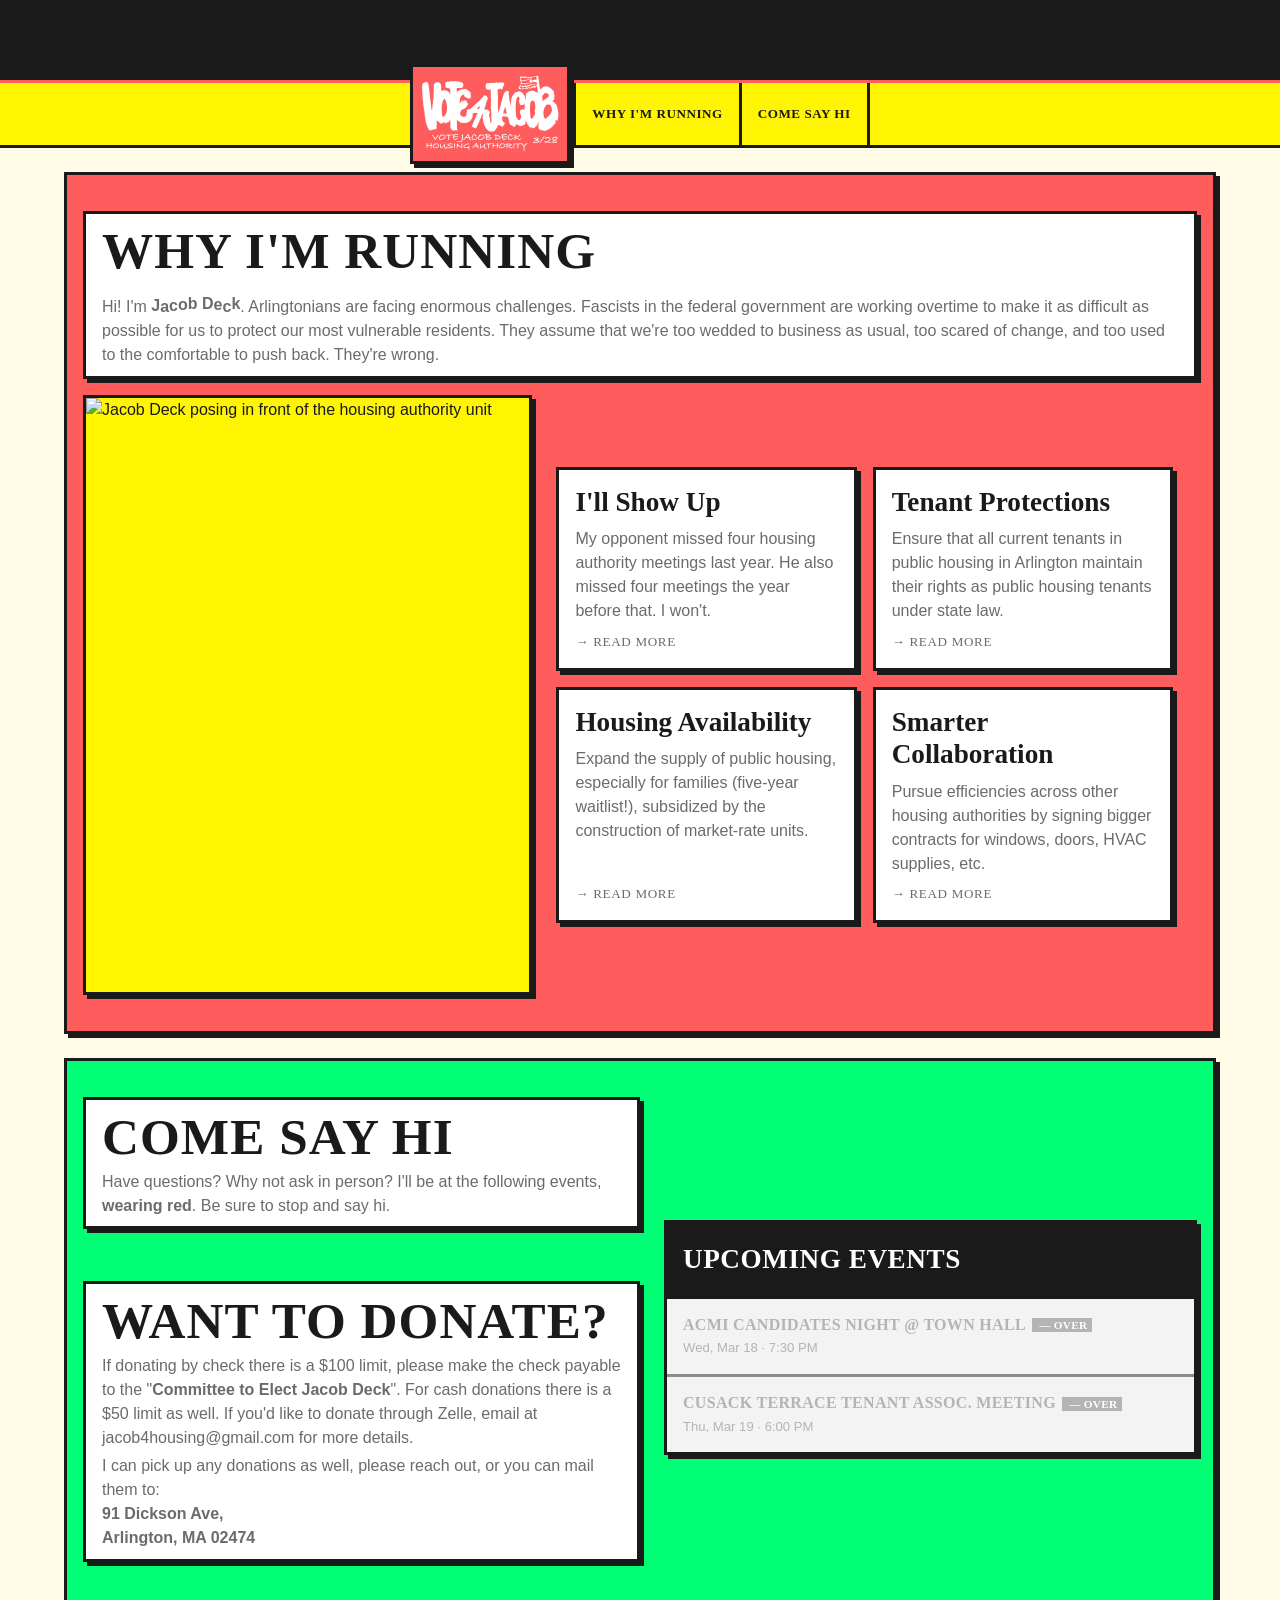
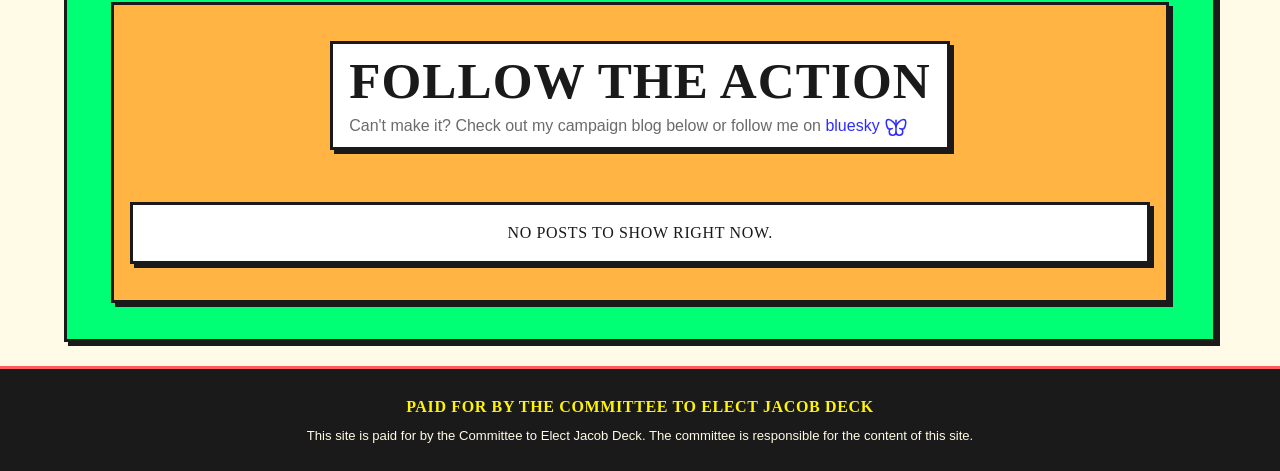
==== commit f3c736f1: "Update index.html" ====
--- a/index.html
+++ b/index.html
@@ -13,11 +13,7 @@
 <body>
 
   <div class="stuck">
-    <div class="Countdown-container" role="timer" aria-label="Time until election">
-      <span class="Countdown-label"><span class="Countdown-word
-          Countdown-unit">Days</span>
-        <span class="Countdown-word">until</span><span class="Countdown-word">election</span></span>
-      <div class="Countdown-clock" id="countdown-clock"></div>
+    <div class="Countdown-container">
     </div>
 
     <nav class="Navigation-container" aria-label="Primary">
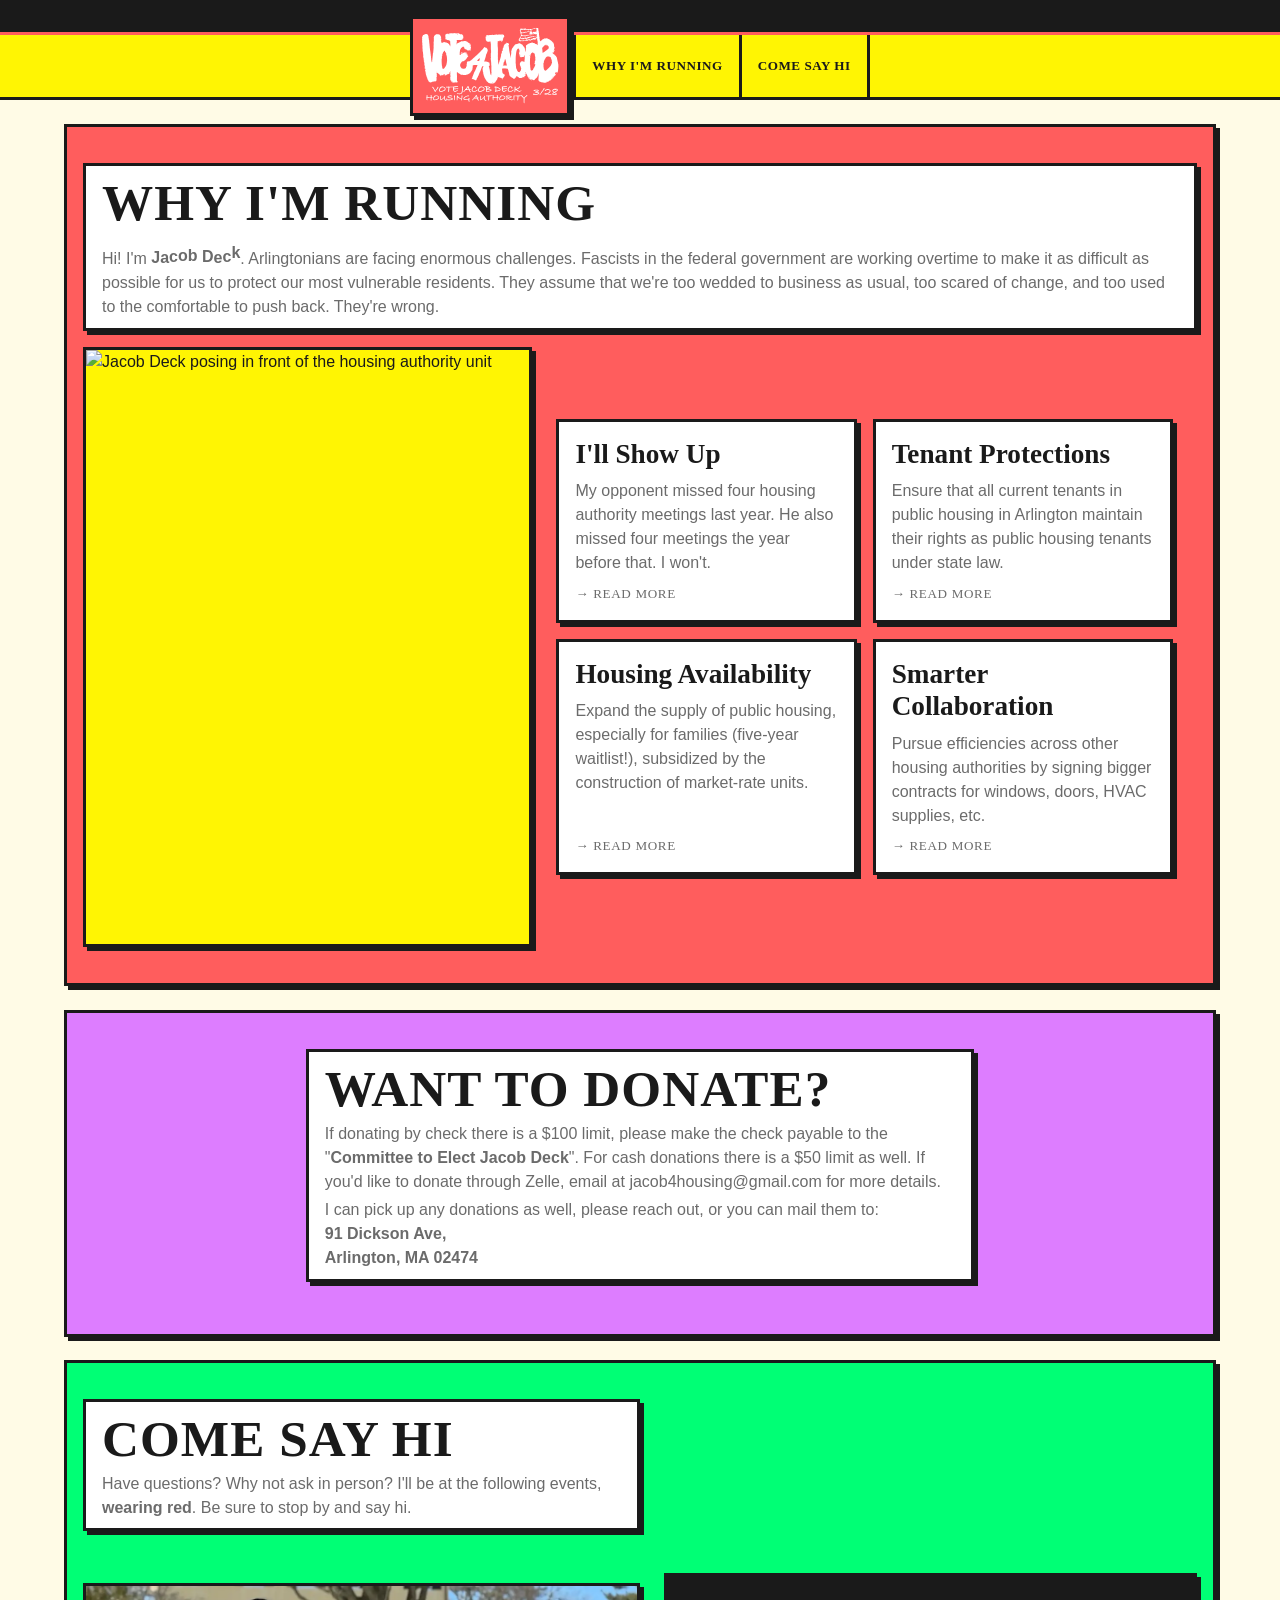
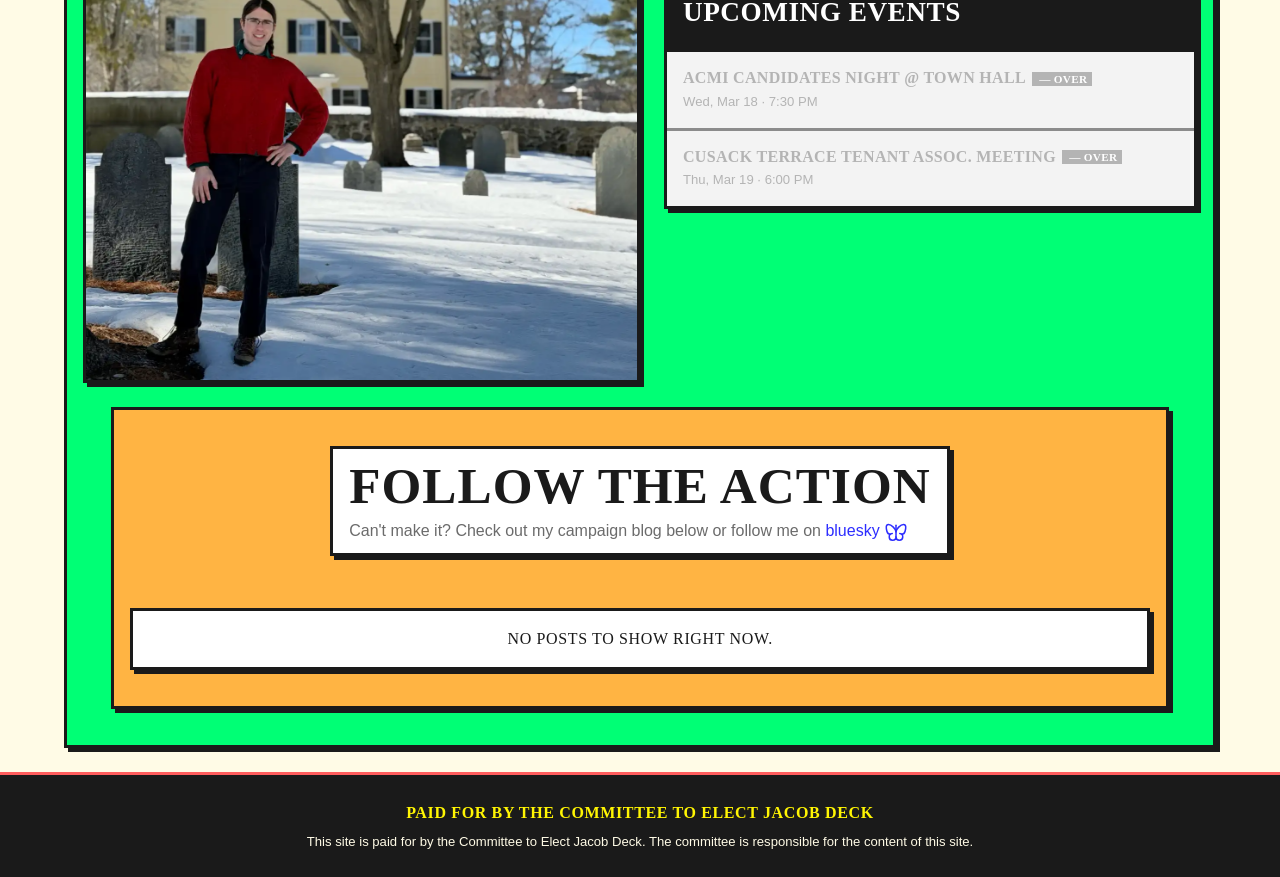
==== commit bd336706: "feat: various tweaks Move donations CTA into its own section.  Added meta data with campaign logo." ====
--- a/index.html
+++ b/index.html
@@ -5,7 +5,13 @@
   <meta charset="utf-8" />
   <meta name="viewport" content="width=device-width, initial-scale=1.0" />
   <title>Jacob Deck for Arlington Housing Authority</title>
-
+  <meta property="og:title" content="Jacob Deck for Housing Authority" />
+  <meta property="og:description" content="Vote Jacob Deck for Arlington Housing Authority on March 28, 2026." />
+  <meta property="og:image" content="jd-logo.png" />
+  <meta property="og:image:width" content="860" />
+  <meta property="og:image:height" content="555" />
+  <meta property="og:type" content="website" />
+  <meta property="og:url" content="https://vote4jacob.com" />
   <link rel="stylesheet" href="main.css" />
   <link rel="icon" href="logo.ico" />
 </head>
@@ -67,6 +73,17 @@
       </div>
     </section>
 
+    <section class="Campaign-section Campaign-donation">
+      <header id="donation" class="Campaign-donation-header" aria-labelledby="donation-heading">
+        <h2></h2>
+        <p class="info">
+          <span class="Campaign-donation-payto"></span>
+          <a href="mailto:jacob4housing@gmail.com"></a><span class="Campaign-donation-address"></span>
+        </p>
+        <p class="hook"></p>
+      </header>
+    </section>
+
     <section class="Campaign-section Campaign-blog">
       <div class="Campaign-blog-top">
         <header id="blog" class="Campaign-blog-header" aria-labelledby="blog-heading">
@@ -75,16 +92,11 @@
           </p>
         </header>
 
-        <div class="Campaign-donation">
-          <header id="donation" class="Campaign-donation-header" aria-labelledby="donation-heading">
-            <h2></h2>
-            <p class="info">
-              <span class="Campaign-donation-payto"></span>
-              <a href="mailto:jacob4housing@gmail.com"></a><span class="Campaign-donation-address"></span>
-            </p>
-            <p class="hook"></p>
-          </header>
-        </div>
+        <figure class="Campaign-media">
+          <img class="Campaign-media-img" src="./o-jd-landscape.webp"
+            alt="Jacob Deck posing in a cemetary"
+            width="400" height="300" />
+        </figure>
 
         <div class="Campaign-events-list" id="campaign-events">
           <h3 class="Events-heading"></h3>
@@ -100,6 +112,7 @@
             <a href="https://bsky.app/profile/vote-4-jacob.bsky.social"></a>
           </p>
         </header>
+
         <div class="Campaign-blog-container" id="bluesky-posts">
           <p class="Loading-container">Loading posts...</p>
         </div>
--- a/main.css
+++ b/main.css
@@ -91,7 +91,7 @@
 }
 
 .Countdown-container {
-	height: 80px;
+	height: 32px;
 	position: sticky;
 	top: 0;
 	z-index: 90;
@@ -652,6 +652,17 @@
 	background-color: var(--c-red);
 }
 
+section:nth-child(2) {
+	background-color: var(--c-purple);
+	display: flex;
+	justify-content: center;
+	align-items: center;
+
+	#donation {
+		width: 60%;
+	}
+}
+
 section:last-child {
 	background-color: var(--c-green);
 }
@@ -739,6 +750,11 @@
 	gap: var(--space-lg);
 	container-type: inline-size;
 	container-name: blog;
+
+	.Campaign-media-img {
+		width: 100%;
+		height: 400px;
+	}
 }
 
 .Campaign-blog-top {
